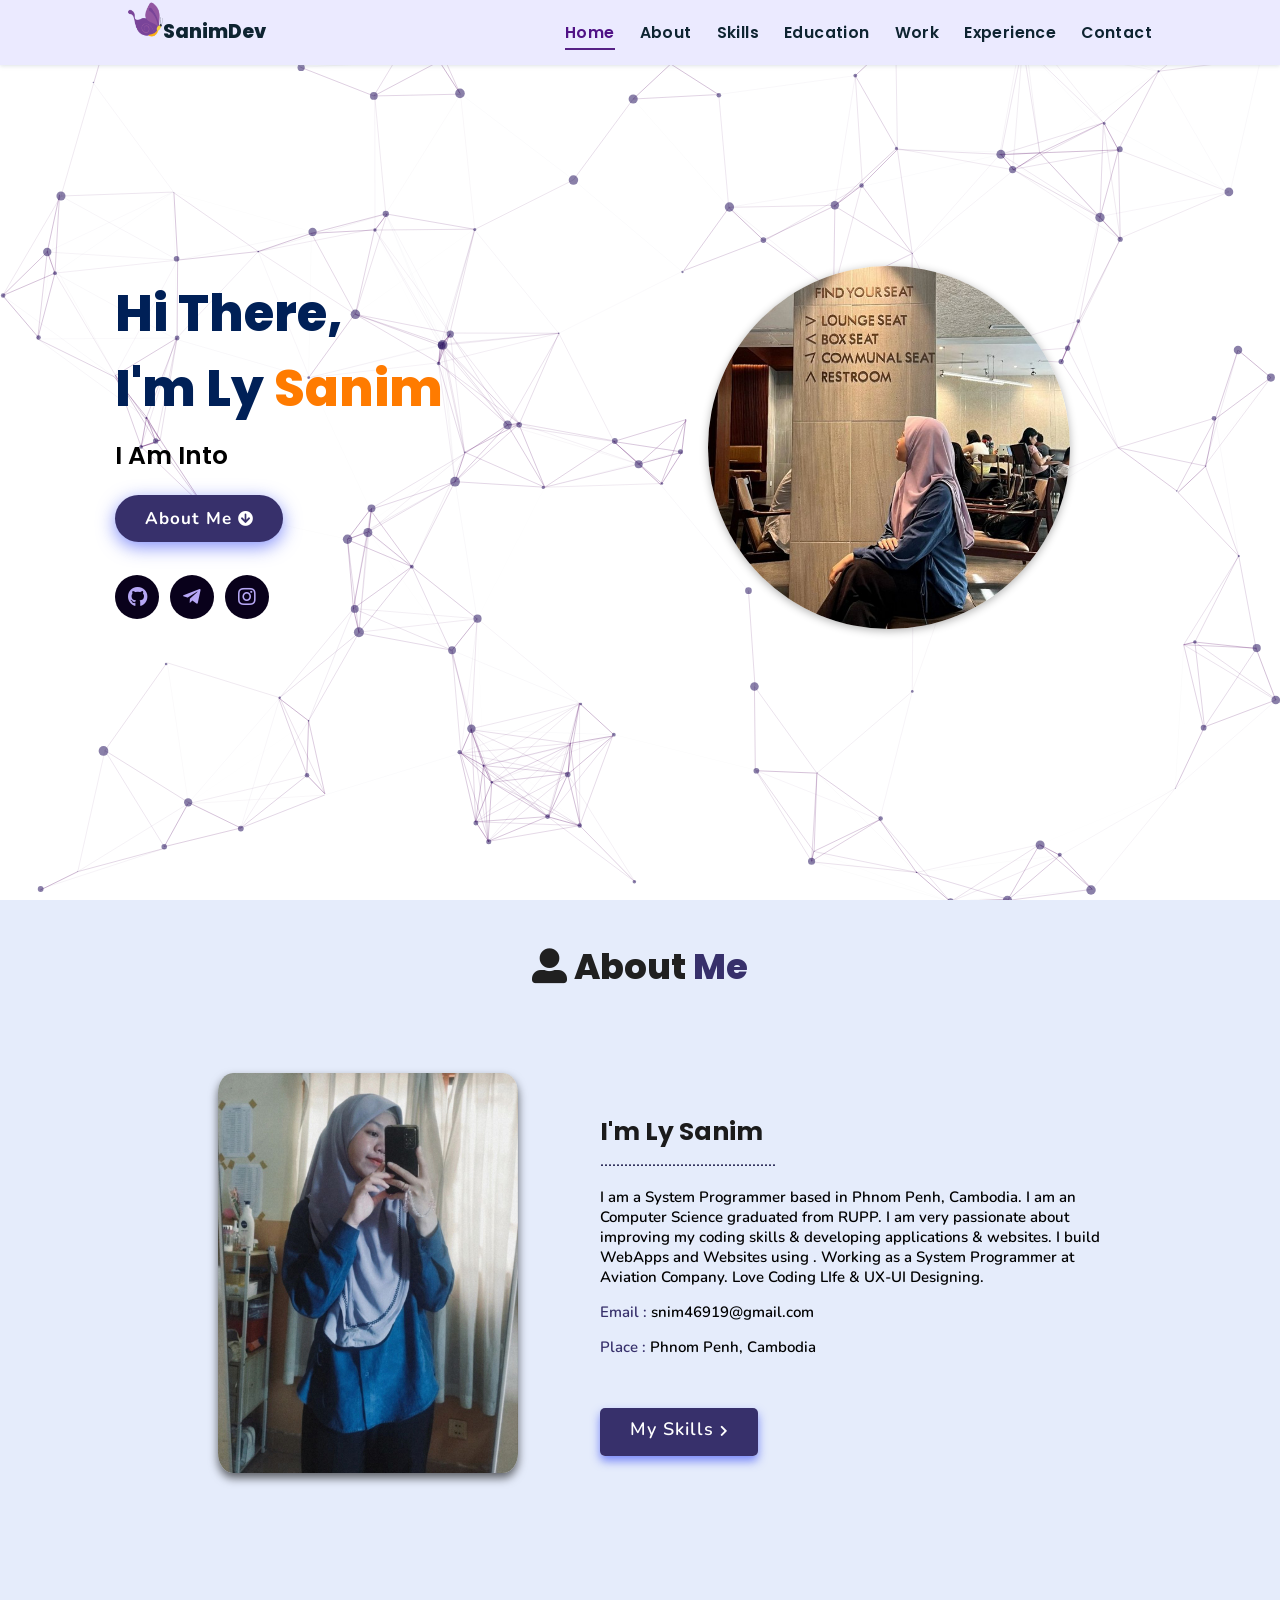
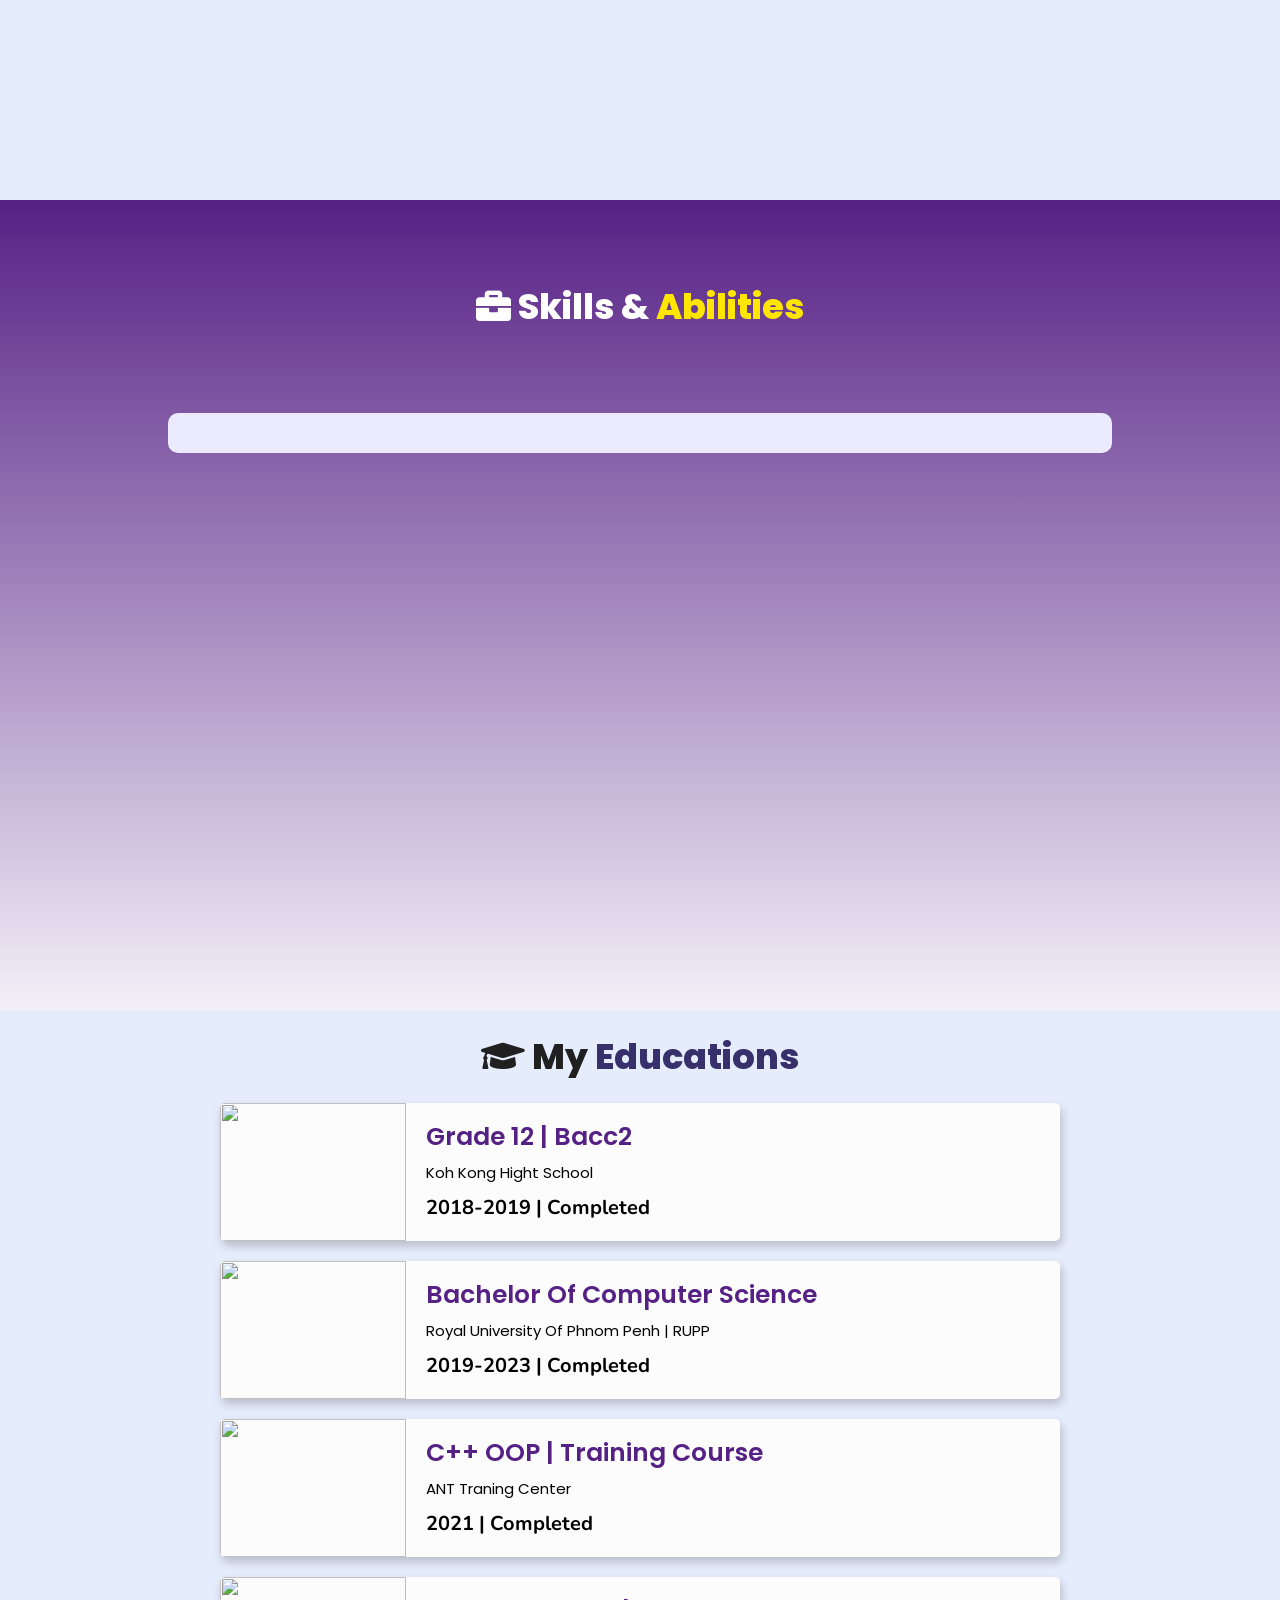
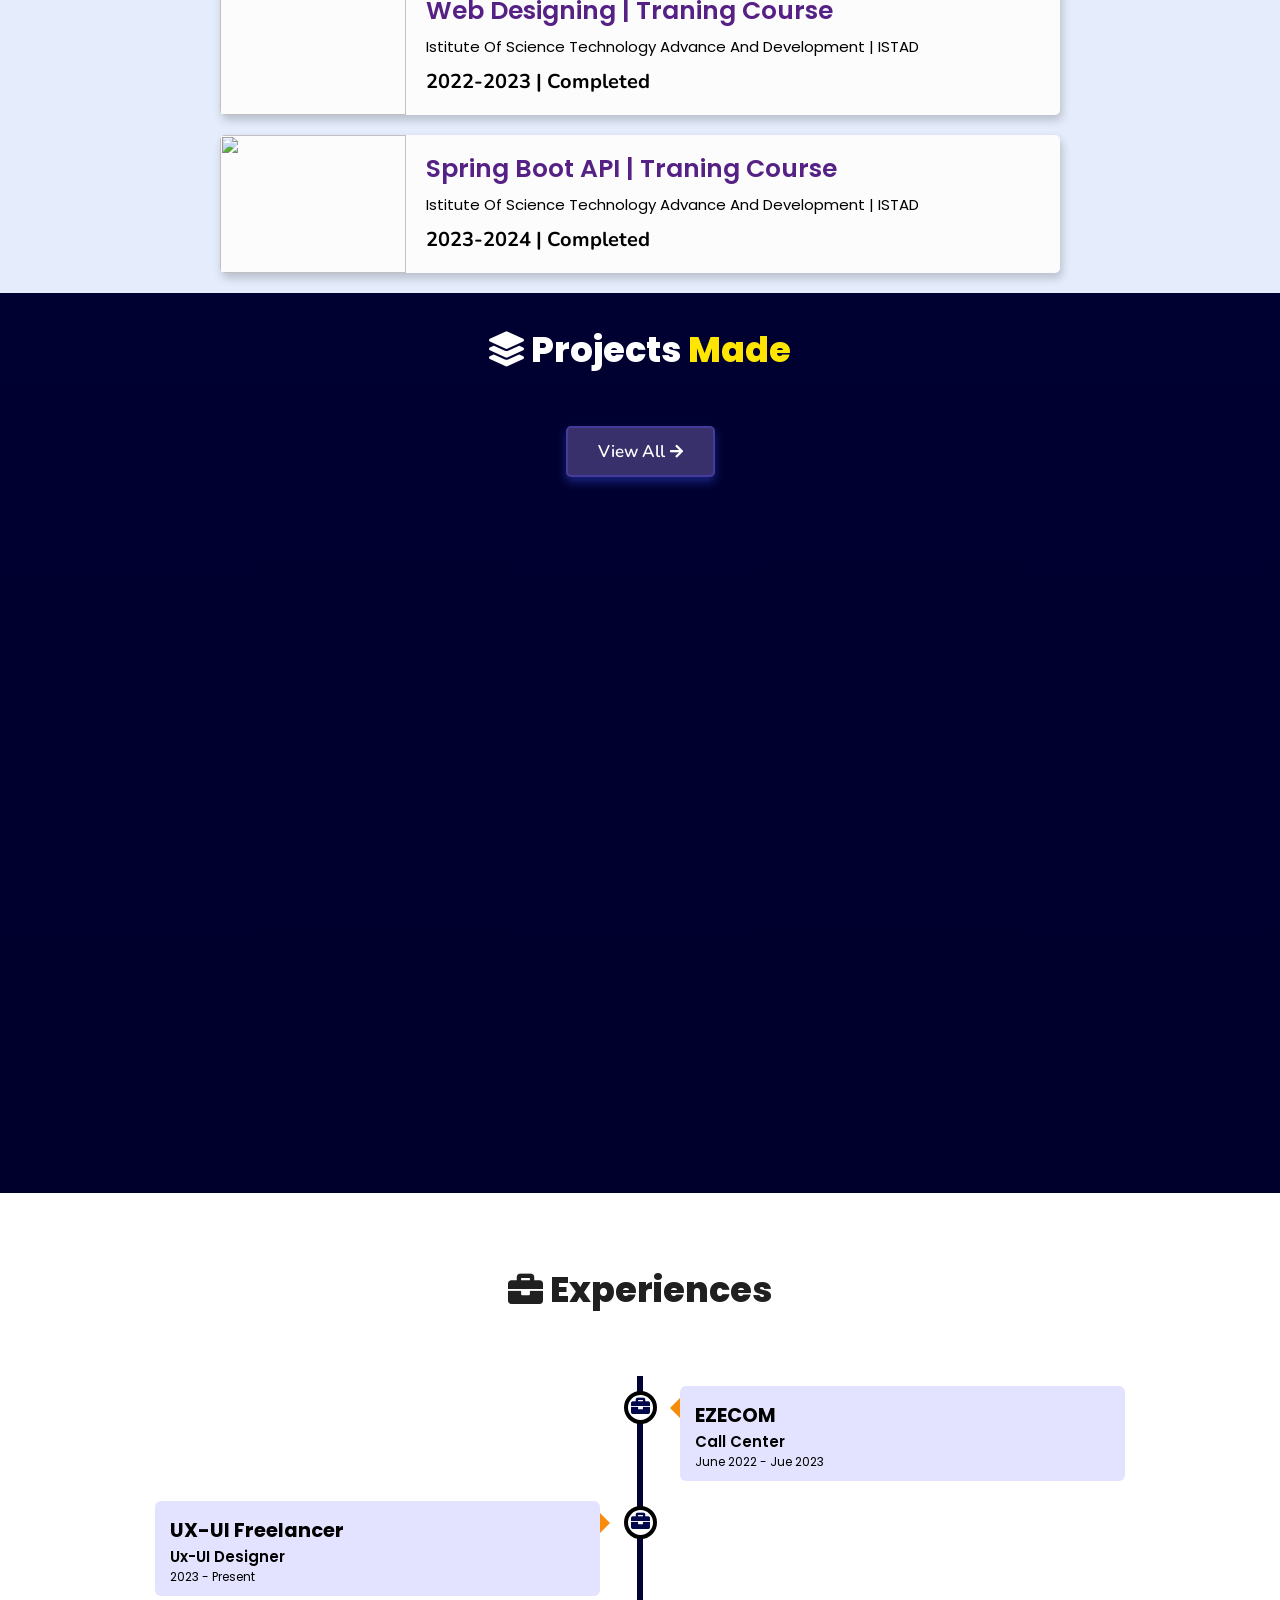
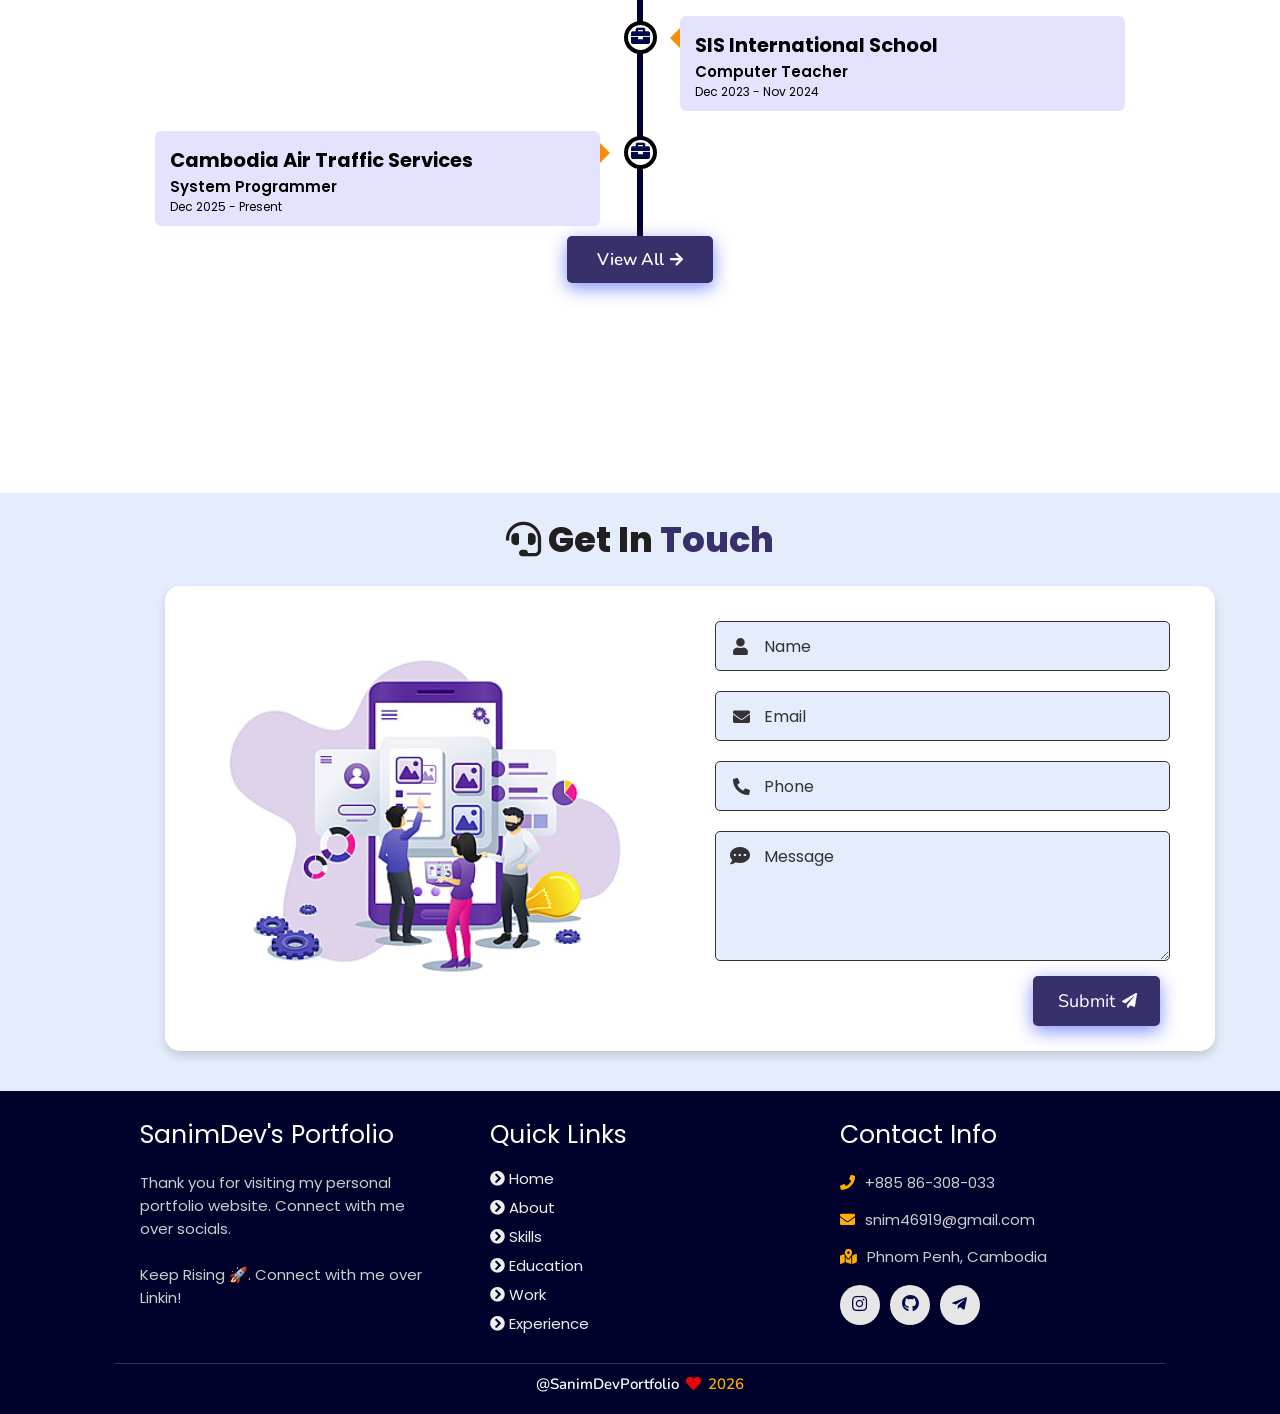
==== index.html @ c3c78056 "add url for cat websit & remove url of computer shop to empty" ====
<!DOCTYPE html>
<html lang="en">

<head>
  <meta charset="UTF-8">
  <meta http-equiv="X-UA-Compatible" content="IE=edge">
  <meta name="viewport" content="width=device-width, initial-scale=1.0">

  <!-- <meta name="keywords"
    content="jigar sable, portfolio, jigar, full stack dev, personal portfolio lifecodes, portfolio design, portfolio website, personal portfolio" />
  <meta name="description" content="Welcome to Jigar's Portfolio. Full-Stack Web Developer and Android App Developer" /> -->

  <!-- sending mai js -->
  <script src="https://cdn.jsdelivr.net/npm/emailjs-com@3/dist/email.min.js"></script>

  <!-- Custom CSS -->
  <link rel="stylesheet" href="./assets/css/style.css">
  <!-- Font Awesome -->
  <link rel="stylesheet" href="https://cdnjs.cloudflare.com/ajax/libs/font-awesome/5.15.3/css/all.min.css"
    integrity="sha512-iBBXm8fW90+nuLcSKlbmrPcLa0OT92xO1BIsZ+ywDWZCvqsWgccV3gFoRBv0z+8dLJgyAHIhR35VZc2oM/gI1w=="
    crossorigin="anonymous" referrerpolicy="no-referrer" />
  <!-- Favicon -->
  <link id='favicon' rel="shortcut icon" href="./assets/images/favicon.png" type="image/x-png">
  <title>SanimDev</title>
</head>

<body oncontextmenu="return false">

  <!-- pre loader -->
  <!-- <div class="loader-container">
  <img draggable="false" src="./assets/images/preloader.gif" alt="">
</div> -->

  <!-- navbar starts -->
  <header>
    <a href="/" class="logo" style="padding-bottom: 18px;"><img draggable="false" class="tilt" src="./assets/images/favicon.png" alt="" width="35px"
        height="37px">SanimDev </a>

    <div id="menu" class="fas fa-bars"></div>
    <nav class="navbar">
      <ul>
        <li><a class="active" href="#home">Home</a></li>
        <li><a href="#about">About</a></li>
        <li><a href="#skills">Skills</a></li>
        <li><a href="#education">Education</a></li>
        <li><a href="#work">Work</a></li>
        <li><a href="#experience">Experience</a></li>
        <li><a href="#contact">Contact</a></li>
      </ul>
    </nav>
  </header>
  <!-- navbar ends -->


  <!-- hero section starts -->
  <section class="home" id="home">
    <div id="particles-js"></div>

    <div class="content">
      <div>
        <h2>Hi There, <br /> I'm Ly <span>Sanim</span></h2>
      </div>
      <p>i am into <span class="typing-text"></span></p>
      <a href="#about" class="btn"><span>About Me</span>
        <i class="fas fa-arrow-circle-down"></i>
      </a>
      <div class="socials">
        <ul class="social-icons">
          <!-- <li><a class="linkedin" aria-label="LinkedIn" href="https://www.linkedin.com/in/jigar-sable/"
              target="_blank"><i class="fab fa-linkedin"></i></a></li> -->
          <li><a class="github" aria-label="GitHub" href="https://github.com/SanimDev" target="_blank"><i
                class="fab fa-github"></i></a></li>
          <!-- <li><a class="twitter" aria-label="Twitter" href="https://twitter.com/jigar_sable" target="_blank"><i
                class="fab fa-twitter"></i></a></li> -->
          <li><a class="telegram" aria-label="Telegram" href="https://t.me/Tesnim_Ly" target="_blank"><i
                class="fab fa-telegram-plane"></i></a></li>
          <li><a class="instagram" aria-label="Instagram" href="https://www.instagram.com/ly_sanim"><i
                class="fab fa-instagram" target="_blank"></i></a></li>
          <!-- <li><a class="dev" aria-label="Dev" href="https://dev.to/jigarsable" target="_blank"><i
                class="fab fa-dev"></i></a></li> -->
        </ul>
      </div>
    </div>
    <div class="image">
      <img draggable="false" class="tilt" src="./assets/images/hero.png" alt="">
    </div>
  </section>
  <!-- hero section ends -->


  <!-- about section starts -->
  <section class="about" id="about">
    <h2 class="heading"><i class="fas fa-user-alt"></i> About <span>Me</span></h2>

    <div class="row">

      <div class="image">
        <img draggable="false" class="tilt" src="./assets/images/profile2.jpg" alt="">
      </div>
      <div class="content">
        <h3>I'm Ly Sanim</h3>
        <span class="tag">............................................</span>

        <p>I am a System Programmer based in Phnom Penh, Cambodia.
          I am an Computer Science graduated from RUPP.
          I am very passionate about improving my coding skills & developing applications & websites.
          I build WebApps and Websites using .
          Working as a System Programmer at Aviation Company.
          Love Coding LIfe & UX-UI Designing. </p>

        <div class="box-container">
          <!-- <div class="box">
              <p><span> age: </span> 20</p>
              <p><span> phone : </span> +91 XXX-XXX-XXXX</p>
            </div> -->
          <div class="box">
            <p><span> email : </span> snim46919@gmail.com</p>
            <p><span> place : </span> Phnom Penh, Cambodia</p>
          </div>
        </div>

        <div class="resumebtn">
          <a href="#skills" target="_blank" class="btn"><span>My Skills</span>
            <i class="fas fa-chevron-right"></i>
          </a>
        </div>

      </div>
    </div>
  </section>
  <!-- about section ends -->

  <!-- skills section starts -->
  <section class="skills" id="skills">

    <h2 class="heading" style="margin-top: 60px;"><i class="fas fa-briefcase"></i> Skills & <span>Abilities</span></h2>

    <div class="container" style="margin-top: 80px;">
      <div class="row" id="skillsContainer">

        <!-- <div class="bar">
              <div class="info">
                <img src="https://img.icons8.com/color/48/000000/adobe-xd.png"/>
                <span>AdobeXD</span>
              </div>
            </div> -->

      </div>
    </div>
  </section>
  <!-- skills section ends -->


  <!-- education section starts -->
  <section class="education" id="education">

    <h1 class="heading"><i class="fas fa-graduation-cap"></i> My <span>Educations</span></h1>

    <!-- <p class="qoute">Education is not the learning of facts, but the training of the mind to think.</p> -->

    <div class="box-container">
      <div class="box">
        <div class="image">
          <img draggable="false"
            src="https://img.freepik.com/premium-photo/glowing-virtual-brain-floats-open-book-with-leaning-icons-dark-background-which-is-symbol-study-knowledge-will-help-solve-problem-solution-concept_50039-3108.jpg?semt=ais_hybrid&w=740&q=80"
            alt="">
        </div>
        <div class="content">
          <h3>Grade 12 | Bacc2</h3>
          <p>Koh Kong Hight School</p>
          <h4>2018-2019 | Completed</h4>
        </div>
      </div>
      <div class="box">
        <div class="image">
          <img draggable="false" src="https://i.ytimg.com/vi/CxGSnA-RTsA/maxresdefault.jpg" alt="">
        </div>
        <div class="content">
          <h3>Bachelor of Computer Science</h3>
          <p>Royal University of Phnom Penh | RUPP</p>
          <h4>2019-2023 | Completed</h4>
        </div>
      </div>
      <div class="box">
        <div class="image">
          <img draggable="false"
            src="https://d1jnx9ba8s6j9r.cloudfront.net/blog/wp-content/uploads/2019/08/Object-Oriented-Programming-in-C-1.jpg"
            alt="">
        </div>
        <div class="content">
          <h3>C++ OOP | Training Course</h3>
          <p>ANT Traning Center </p>
          <h4>2021 | Completed</h4>
        </div>
      </div>

      <div class="box">
        <div class="image">
          <img draggable="false"
            src="https://media.istockphoto.com/id/1371339413/photo/co-working-team-meeting-concept-businessman-using-smart-phone-and-digital-tablet-and-laptop.jpg?s=612x612&w=0&k=20&c=ysEsVw3q2axYt3oVZAuQjtHRlN3lY-U_e0ikK5yKIXQ="
            alt="">
        </div>
        <div class="content">
          <h3>Web Designing | Traning Course</h3>
          <p>Istitute of Science Technology Advance and Development | ISTAD</p>
          <h4>2022-2023 | Completed</h4>
        </div>
      </div>

      <div class="box">
        <div class="image">
          <img draggable="false"
            src="https://i.ytimg.com/vi/xYv3tBvJavM/hq720.jpg?sqp=-oaymwEhCK4FEIIDSFryq4qpAxMIARUAAAAAGAElAADIQj0AgKJD&rs=AOn4CLBBP9A-rqj5qE6vTEqL4BZ_yvyfwQ"
            alt="">
        </div>
        <div class="content">
          <h3>Spring Boot API | Traning Course</h3>
          <p>Istitute of Science Technology Advance and Development | ISTAD</p>
          <h4>2023-2024 | Completed</h4>
        </div>
      </div>


    </div>
  </section>
  <!-- education section ends -->


  <!-- work project section starts -->
  <section class="work" id="work">

    <h2 class="heading"><i class="fas fa-layer-group"></i> Projects <span>Made</span></h2>

    <div class="box-container">

      <!-- <div class="box tilt">
      <img draggable="false" src="./assets/images/projects/portfolio1.PNG" alt="" />
      <div class="content">
        <div class="tag">
        <h3>Portfolio Website</h3>
        </div>
        <div class="desc">
          <p>Personal portfolio website. Don't need much info about it, just scroll down. You're here only!</p>
          <div class="btns">
            <a href="#" class="btn" target="_blank"><i class="fas fa-eye"></i> View</a>
            <a href="https://github.com/jigar-sable/Portfolio-Website" class="btn" target="_blank">Code <i class="fas fa-code"></i></a>
          </div>
        </div>
      </div>
    </div> -->

    </div>

    <div class="viewall">
      <a href="/projects" class="btn"><span>View All</span>
        <i class="fas fa-arrow-right"></i>
      </a>
    </div>


  </section>
  <!-- work project section ends -->

  <!-- experience section starts -->
  <section class="experience" id="experience" style="padding-top: 70px;">

    <h2 class="heading"><i class="fas fa-briefcase" style="padding-bottom: 70px;"></i> Experiences </h2>

    <div class="timeline">

      <div class="container right">
        <div class="content">
          <div class="tag">
            <h2>EZECOM</h2>
          </div>
          <div class="desc">
            <h3>Call Center</h3>
            <p>June 2022 - Jue 2023</p>
          </div>
        </div>
      </div>

      <div class="container left">
        <div class="content">
          <div class="tag">
            <h2>UX-UI Freelancer</h2>
          </div>
          <div class="desc">
            <h3>Ux-UI Designer</h3>
            <p>2023 - Present</p>
          </div>
        </div>
      </div>

      <div class="container right">
        <div class="content">
          <div class="tag">
            <h2>SIS International School</h2>
          </div>
          <div class="desc">
            <h3>Computer Teacher</h3>
            <p>Dec 2023 - Nov 2024</p>
          </div>
        </div>
      </div>

      <div class="container left">
        <div class="content">
          <div class="tag">
            <h2>Cambodia Air Traffic Services</h2>
          </div>
          <div class="desc">
            <h3>System Programmer</h3>
            <p>Dec 2025 - Present</p>
          </div>
        </div>
      </div>
    </div>

    <div class="morebtn">
      <a href="/experience" class="btn"><span>View All</span>
        <i class="fas fa-arrow-right"></i>
      </a>
    </div>

    </div>

  </section>
  <!-- experience section ends -->

  <!-- contact section starts -->
  <section class="contact" id="contact">

    <h2 class="heading"><i class="fas fa-headset"></i> Get in <span>Touch</span></h2>

    <div class="container">
      <div class="content">
        <div class="image-box">
          <img draggable="false" src="./assets/images/contact1.png" alt="">
        </div>
        <form id="contact-form">

          <div class="form-group">
            <div class="field">
              <input type="text" name="name" placeholder="Name" required>
              <i class='fas fa-user'></i>
            </div>
            <div class="field">
              <input type="text" name="email" placeholder="Email" required>
              <i class='fas fa-envelope'></i>
            </div>
            <div class="field">
              <input type="text" name="phone" placeholder="Phone">
              <i class='fas fa-phone-alt'></i>
            </div>
            <div class="message">
              <textarea placeholder="Message" name="message" required></textarea>
              <i class="fas fa-comment-dots"></i>
            </div>
          </div>
          <div class="button-area">
            <button type="purple submit">
              Submit <i class="fa fa-paper-plane"></i></button>
          </div>
        </form>
      </div>
    </div>
  </section>
  <!-- contact section ends -->


  <!-- footer section starts -->
  <section class="footer">

    <div class="box-container">

      <div class="box">
        <h3>SanimDev's Portfolio</h3>
        <p>Thank you for visiting my personal portfolio website. Connect with me over socials. <br /> <br /> Keep Rising
          🚀. Connect with me over Linkin!</p>
      </div>

      <div class="box">
        <h3>quick links</h3>
        <a href="#home"><i class="fas fa-chevron-circle-right"></i> home</a>
        <a href="#about"><i class="fas fa-chevron-circle-right"></i> about</a>
        <a href="#skills"><i class="fas fa-chevron-circle-right"></i> skills</a>
        <a href="#education"><i class="fas fa-chevron-circle-right"></i> education</a>
        <a href="#work"><i class="fas fa-chevron-circle-right"></i> work</a>
        <a href="#experience"><i class="fas fa-chevron-circle-right"></i> experience</a>
      </div>

      <div class="box">
        <h3>contact info</h3>
        <p> <i class="fas fa-phone"></i>+885 86-308-033</p>
        <p> <i class="fas fa-envelope"></i>snim46919@gmail.com</p>
        <p> <i class="fas fa-map-marked-alt"></i>Phnom Penh, Cambodia</p>
        <div class="share">
          <a href="https://www.instagram.com/ly_sanim" class="fab fa-instagram" aria-label="Instagram"
            target="_blank"></a>
          <a href="https://github.com/SanimDev" class="fab fa-github" aria-label="GitHub" target="_blank"></a>
          <!-- <a href="mailto:snim46919@gmail.com" class="fas fa-envelope" aria-label="Mail" target="_blank"></a> -->
          <a href="https://t.me/Tesnim_Ly" class="fab fa-telegram-plane" aria-label="Telegram" target="_blank"></a>
        </div>
      </div>
    </div>

    <h1 class="credit">@SanimDevPortfolio <i class="fa fa-heart pulse"></i> <a
        href="https://www.linkedin.com/in/jigar-sable">2026</a></h1>

  </section>
  <!-- footer section ends -->


  <!-- scroll top btn -->
  <a href="#home" aria-label="ScrollTop" class="fas fa-angle-up" id="scroll-top"></a>
  <!-- scroll back to top -->


  <!-- ==== ALL MAJOR JAVASCRIPT CDNS STARTS ==== -->
  <!-- jquery cdn -->
  <script src="https://cdnjs.cloudflare.com/ajax/libs/jquery/3.6.0/jquery.min.js"
    integrity="sha512-894YE6QWD5I59HgZOGReFYm4dnWc1Qt5NtvYSaNcOP+u1T9qYdvdihz0PPSiiqn/+/3e7Jo4EaG7TubfWGUrMQ=="
    crossorigin="anonymous" referrerpolicy="no-referrer"></script>

  <!-- typed.js cdn -->
  <script src="https://cdnjs.cloudflare.com/ajax/libs/typed.js/2.0.5/typed.min.js"
    integrity="sha512-1KbKusm/hAtkX5FScVR5G36wodIMnVd/aP04af06iyQTkD17szAMGNmxfNH+tEuFp3Og/P5G32L1qEC47CZbUQ=="
    crossorigin="anonymous" referrerpolicy="no-referrer"></script>

  <!-- particle.js links -->
  <script src="./assets/js/particles.min.js"></script>
  <script src="./assets/js/app.js"></script>

  <!-- vanilla tilt.js links -->
  <script src="https://cdnjs.cloudflare.com/ajax/libs/vanilla-tilt/1.7.0/vanilla-tilt.min.js"
    integrity="sha512-SttpKhJqONuBVxbRcuH0wezjuX+BoFoli0yPsnrAADcHsQMW8rkR84ItFHGIkPvhnlRnE2FaifDOUw+EltbuHg=="
    crossorigin="anonymous" referrerpolicy="no-referrer"></script>

  <!-- scroll reveal anim -->
  <script src="https://unpkg.com/scrollreveal"></script>

  <script type="text/javascript" src="https://cdn.jsdelivr.net/npm/emailjs-com@3/dist/email.min.js"></script>

  <!-- ==== ALL MAJOR JAVASCRIPT CDNS ENDS ==== -->

  <script src="./assets/js/script.js"></script>

  <!-- mail sending -->
  <script>
    (function () {
      emailjs.init("zLnRE2U7zJlOwHOfA"); // from EmailJS
    })();

    document.getElementById("contact-form").addEventListener("submit", function (e) {
      e.preventDefault();

      emailjs.sendForm("service_x84umjm", "template_5z0lq8d", this)
        .then(function () {
          alert("Message sent successfully!");
        }, function (error) {
          alert("Failed to send message: " + JSON.stringify(error));
        });
    });
  </script>

</body>

</html>
---- assets/css/style.css ----
@import url("https://fonts.googleapis.com/css2?family=Poppins:wght@400;600;700&display=swap");
@import url("https://fonts.googleapis.com/css2?family=Nunito:ital,wght@0,300;0,400;0,600;0,700;1,300;1,400&display=swap");

* {
  margin: 0;
  padding: 0;
  box-sizing: border-box;
  text-decoration: none;
  outline: none;
  border: none;
  text-transform: capitalize;
  transition: all 0.2s linear;
}

html {
  font-size: 62.5%;
  overflow-x: hidden;
  scroll-behavior: smooth;
}

body {
  background: #ffffff;
  font-family: "Poppins", sans-serif;
}

*::selection {
  background: #2b3dda;
  color: #fff;
}

html {
  font-size: 62.5%;
  overflow-x: hidden;
}

html::-webkit-scrollbar {
  width: 0.8rem;
}

html::-webkit-scrollbar-track {
  background: rgb(235, 202, 245);
}

html::-webkit-scrollbar-thumb {
  background: #420177;
}

/* pre loader start */
.loader-container {
  position: fixed;
  top: 0;
  left: 0;
  z-index: 10000;
  background: #e6eff1;
  display: flex;
  align-items: center;
  justify-content: center;
  height: 100%;
  width: 100%;
}

.loader-container.fade-out {
  top: -120%;
}

/* pre loader end */

/* navbar starts */
header {
  position: fixed;
  top: 0;
  left: 0;
  right: 0;
  z-index: 1000;
  display: flex;
  align-items: center;
  justify-content: space-between;
  padding: 1.7rem 10%;
  height: 6.5rem;
  background-color: #EBEAFF;
  box-shadow: 0 1px 4px rgba(146, 161, 176, 0.3);
}

section {
  min-height: 100vh;
  padding: 2rem 9%;
}

.heading {
  font-size: 3.5rem;
  color: rgb(32, 32, 32);
  font-weight: 800;
  text-align: center;
}

.heading span {
  color: #37306B;
}

header .logo {
  font-size: 1.9rem;
  font-weight: 800;
  text-decoration: none;
  color: #0e2431;
}

header .logo i {
  font-size: 2.2rem;
}

header .logo:hover {
  color: #fc8c05;
}

header .navbar ul {
  list-style: none;
  display: flex;
  justify-content: center;
  align-items: center;
}

header .navbar li {
  margin-left: 2.5rem;
}

header .navbar ul li a {
  font-size: 1.57rem;
  color: #0e2431;
  font-weight: 600;
  text-decoration: none;
  letter-spacing: 0.04rem;
  transition: 0.2s;
}

header .navbar ul li a.active,
header .navbar ul li a:hover {
  color: #501286;
  border-bottom: 0.2rem solid #562185;
  padding: 0.5rem 0;
}

/* navbar ends */

/* hamburger icon starts*/
#menu {
  font-size: 3rem;
  cursor: pointer;
  color: rgb(24, 2, 63);
  display: none;
}

@media (max-width: 768px) {
  #menu {
    display: block;
  }

  header .navbar {
    position: fixed;
    top: 6.5rem;
    right: -120%;
    width: 75%;
    height: 100%;
    text-align: left;
    align-items: flex-start;
    background-color: #0e0f31;
  }

  header .navbar ul {
    flex-flow: column;
    padding: 1rem;
  }

  header .navbar ul li {
    text-align: center;
    width: 100%;
    margin: 1rem 0;
    border-radius: 0.5rem;
    width: 26rem;
  }

  header .navbar ul li a {
    display: block;
    padding: 1rem;
    text-align: left;
    color: #fff;
    font-size: 2rem;
  }

  header .navbar ul li a.active,
  header .navbar ul li a:hover {
    padding: 1rem;
    color: #fff;
    border-radius: 0.5rem;
    border-bottom: 0.5rem solid #501286;
  }

  .fa-times {
    transform: rotate(180deg);
  }

  header .navbar.nav-toggle {
    right: 0;
  }
}

/* hamburger icon ends */

/* hero section starts*/
.home {
  position: relative;
  display: flex;
  flex-wrap: wrap;
  gap: 1.5rem;
  min-height: 100vh;
  align-items: center;
}

.home #particles-js {
  position: absolute;
  top: 0;
  left: 0;
  height: 100%;
  width: 100%;
}

.home::before {
  content: "";
  position: absolute;
  top: 0;
  left: 0;
  height: 100%;
  width: 100%;
}

.home .content {
  flex: 1 1 40rem;
  padding-top: 1rem;
  z-index: 1;
}

.home .image {
  flex: 1 1 40rem;
  z-index: 1;
}

.home .image img {
  width: 70%;
  margin-left: 6rem;
  border-radius: 50%;
  box-shadow: 0 2px 8px rgba(0, 0, 0, 0.3);
  cursor: pointer;
}

.home .image img:hover {
  box-shadow: 0 5px 15px rgba(0, 0, 0, 0.5);
}

.home .content h2 {
  font-size: 5rem;
  font-weight: 800;
  color: #002057;
}

.home .content h2 span {
  font-size: 5rem;
  font-weight: 800;
  color: #ff7b00;
}

.home .content p {
  font-size: 2.5rem;
  color: #000;
  font-weight: 600;
  padding: 1rem 0;
}

.home .content p span {
  font-size: 2.5rem;
  color: rgb(148, 8, 8);
  font-weight: 600;
  padding: 1rem 0;
}

.home .btn {
  margin-top: 1rem;
  position: absolute;
  line-height: 0;
  padding: 1.6rem 3rem;
  border-radius: 4em;
  transition: 0.5s;
  color: #fff;
  background: #37306B;
  box-shadow: 0px 5px 18px rgba(48, 68, 247, 0.6);
  /* background: #6250b4; */
  font-family: "Nunito", sans-serif;
}

.home .btn span {
  font-weight: 700;
  font-size: 1.7rem;
  letter-spacing: 0.1rem;
}

.home .btn i {
  margin-left: 0.3rem;
  font-size: 1.5rem;
  transition: 0.3s;
}

.home .btn:hover {
  background: #6250b4;
}

.home .btn:hover i {
  transform: translateX(5px);
}

/* social icons start */
.socials {
  position: relative;
  margin-top: 9rem;
}

.socials .social-icons {
  padding-left: 0;
  margin-bottom: 0;
  list-style: none;
}

.socials .social-icons li {
  display: inline-block;
  margin-bottom: 14px;
}

.social-icons a {
  font-size: 2rem;
  display: inline-block;
  line-height: 44px;
  color: #b6a7f5;
  background-color: #09011b;
  width: 44px;
  height: 44px;
  text-align: center;
  margin-right: 8px;
  border-radius: 100%;
  -webkit-transition: all 0.2s linear;
  -o-transition: all 0.2s linear;
  transition: all 0.2s linear;
}

.social-icons a:active,
.social-icons a:focus,
.social-icons a:hover {
  color: #fff;
  /* background-color: #0685da; */
  background-color: #0e0e0e;
}

.social-icons a.github:hover {
  background-color: #0e0e0e;
}

.social-icons a.twitter:hover {
  /* background-color: #00aced; */
  background-color: #0e0e0e;
}

.social-icons a.linkedin:hover {
  /* background-color: #007bb6; */
  background-color: #0e0e0e;
}

.social-icons a.dev:hover {
  background-color: #070707;
}

.social-icons a.instagram:hover {
  /* background-color: #ee00da; */
  background-color: #0e0e0e;
}

/* social icons end */

/* hero media queries starts*/
@media (max-width: 450px) {
  .home .btn {
    margin: 4rem 0;
  }

  .socials {
    margin-top: 12rem;
  }

  .home .image img {
    margin-top: -12rem;
  }

  .home .content p {
    font-size: 2.2rem;
  }

  .home .content p span {
    font-size: 2.2rem;
  }
}

/* hero media queries ends*/
/* hero section end */

/* about section starts */
.about {
  background: #e5ecfb;
  height: 50px;
  padding-top: 40px;
}

.about .row {
  display: flex;
  flex-direction: row;
  gap: 2rem;
  flex-wrap: wrap;
  padding: 4rem;
}

.about .row .image {
  text-align: center;
  flex: 1 1 35rem;
}

.about .row .image img {
  margin: 4rem;
  width: 30rem;
  height: auto;
  border-radius: 5%;
  box-shadow: 0 5px 10px rgba(0, 0, 0, 0.6);
  /* mix-blend-mode: luminosity; */
  transition: 0.3s;
  cursor: pointer;
}

.about .row .image img:hover {
  mix-blend-mode: normal;
}

.about .row .content {
  flex: 1 1 45rem;
  padding-top: 8rem;
}

.about .row .content h3 {
  color: rgb(27, 27, 27);
  font-size: 2.5rem;
}

.about .row .content .tag {
  font-size: 1.4rem;
  color: #020133;
  font-weight: 600;
  margin-top: 1rem;
}

.about .row .content p {
  font-size: 1.5rem;
  margin-top: 1.5rem;
  font-family: "Nunito";
  font-weight: 600;
  text-transform: none;
}

.about .row .content .box-container {
  display: flex;
  flex-wrap: wrap;
  gap: 1.5rem;
  font-family: "Nunito";
  font-weight: 600;
}

.about .row .content .box-container .box p {
  text-transform: none;
}

.about .row .content .box-container .box p span {
  color: #37306B;
}

.resumebtn {
  margin-top: 6rem;
}

.resumebtn .btn {
  padding: 1.7rem 3rem;
  border-radius: 0.5em;
  transition: 0.3s;
  color: #fff;
  background: #37306B;
  box-shadow: 0px 5px 10px rgba(48, 68, 247, 0.6);
  font-family: "Nunito", sans-serif;
}

.resumebtn .btn span {
  font-weight: 600;
  font-size: 1.8rem;
  letter-spacing: 0.1rem;
}

.resumebtn .btn i {
  margin-left: 0.3rem;
  font-size: 1.2rem;
  transition: 0.3s;
}

.resumebtn .btn:hover {
  background: #6250b4;
}

.resumebtn .btn:hover i {
  transform: translateX(5px);
}

/* about media queries starts*/
@media screen and (max-width: 600px) {
  .about .row .image {
    margin-top: 2rem;
  }

  .about .row .image img {
    margin: 0 auto;
    width: 60%;
    mix-blend-mode: normal;
  }

  .about .row {
    padding: 0.5rem;
    margin-bottom: 7rem;
  }

  .about .row .content {
    padding: 1rem;
  }

  .about .row .content .box-container {
    gap: 0;
  }
}

/* about media queries ends*/
/* about section ends */

/* skills section starts */
.skills {
  min-height: 90vh;
  background: linear-gradient(to bottom, #562185, #f3f0f8);
}

.skills h2 {
  color: #fff;
}

.skills .heading span {
  color: rgb(255, 230, 0);
}

.skills .container {
  background: #EBEAFF;
  color: #fff;
  border-radius: 1rem;
  padding: 2rem;
  width: 90%;
  margin: auto;
  margin-top: 2rem;
}

.skills .container .row {
  display: grid;
  grid-template-columns: repeat(6, 1fr);
  flex-wrap: wrap;
  gap: 1.8rem;
}

.skills .container .bar {
  margin-bottom: 15px;
  padding: 10px;
  border-radius: 1rem;
  box-shadow: 0 4px 10px rgba(0, 0, 0, 0.2);
  background: rgba(0, 0, 22, 0.9);
  transition: 0.2s;
}

.skills .container .bar:hover {
  box-shadow: 0 8px 10px rgba(0, 2, 68, 0.8) !important;
  background-color: rgba(0, 0, 0, 0.9) !important;
}

.skills .container .bar .info {
  display: flex;
  flex-direction: column;
  align-items: center;
  gap: 1rem;
  margin-top: 1rem;
}

.skills .container .bar .info i {
  font-size: 4rem;
}

.skills .container .bar .info span {
  font-size: 2rem;
  font-weight: 500;
  font-family: "Poppins";
  margin-left: 0.5rem;
}

/* skills media queries starts*/
@media screen and (max-width: 600px) {
  .skills .container {
    padding: 0;
    margin: 0;
  }

  .skills .container .row {
    grid-template-columns: repeat(2, 1fr);
    margin: 1rem;
    padding: 2rem 0.2rem 2rem 0.2rem;
    gap: 1rem;
  }

  .skills .container {
    margin-top: 5px;
    width: 100%;
  }
}

/* skills media queries ends*/
/* skills section ends */

/* education section starts */
.education {
  background: #e5ecfb;
  min-height: 80vh;
}

.education .qoute {
  font-size: 1.5rem;
  text-align: center;
  font-family: "Nunito", sans-serif;
  font-weight: 600;
  margin-top: 0.5rem;
}

.education .box-container {
  display: flex;
  flex-wrap: wrap;
  justify-content: center;
  align-items: center;
  flex-direction: column;
}

.education .box-container .box {
  display: flex;
  flex-direction: row;
  width: 80%;
  border-radius: 0.5rem;
  box-shadow: 0.2rem 0.5rem 1rem rgba(0, 0, 0, 0.2);
  text-align: center;
  position: relative;
  margin-top: 2rem;
  overflow: hidden;
  transition: 0.3s;
  background: rgb(252, 252, 252);
}

.education .box-container .box:hover {
  transform: scale(1.03);
  box-shadow: 1rem 0.5rem 1.2rem rgba(0, 0, 0, 0.3);
}

.education .box-container .box .image {
  flex: 1 1 20rem;
  width: 100%;
}

.education .box-container .box img {
  object-fit: cover;
  position: relative;
  width: 100%;
  height: 100%;
}

.education .box-container .box .content {
  position: relative;
  display: flex;
  flex-direction: column;
  padding: 1rem;
  flex-wrap: wrap;
  flex: 1 1 70rem;
}

.education .box-container .box .content h3 {
  font-size: 2.5rem;
  color: #562185;
  padding: 0.5rem 0;
  font-weight: 600;
  text-align: left;
  margin-left: 1rem;
}

.education .box-container .box .content p {
  font-size: 1.5rem;
  margin-left: 1rem;
  text-align: left;
}

.education h4 {
  font-size: 2rem;
  color: rgb(0, 0, 0);
  text-align: left;
  margin: 1rem;
  font-family: "Nunito", sans-serif;
  font-weight: 700;
}

/* education media queries starts*/
@media screen and (max-width: 600px) {
  .education .box-container .box {
    flex-direction: column;
    width: 100%;
  }

  .education .box-container .box .image {
    width: 100%;
    height: 25rem;
  }

  .education .box-container .box img {
    width: 100%;
  }

  .education .box-container .box .content {
    position: relative;
    display: flex;
    flex-direction: column;
    padding: 1rem;
    flex-wrap: wrap;
    flex: 0;
  }

  .education .btns {
    margin-top: 2rem;
    margin-left: 1rem;
    margin-right: 1rem;
    flex-wrap: wrap;
  }
}

/* education media queries ends*/
/* education section ends */

/* work section starts */
.work {
  /* background: #010124; */
  background: linear-gradient(to bottom, #000031, #00002c);
}

.work h2 {
  color: #fff;
  padding: 1rem;
}

.work .heading span {
  color: rgb(255, 230, 0);
}

.work .box-container {
  display: flex;
  flex-wrap: wrap;
  gap: 1.5rem;
  margin: 2rem;
}

.work .box-container .box {
  flex: 1 1 30rem;
  border-radius: 0.5rem;
  box-shadow: 0 0.5rem 1rem rgba(0, 0, 0, 0.1);
  position: relative;
  overflow: hidden;
  height: 30rem;
}

.work .box-container .box img {
  height: 100%;
  width: 100%;
  object-fit: cover;
}

.work .box-container .box .content {
  height: 100%;
  width: 100%;
  position: absolute;
  top: 85%;
  left: 0;
  background: rgba(255, 255, 255, 0.9);
  display: flex;
  flex-direction: column;
}

.work .box-container .box .content .tag {
  display: flex;
  flex-direction: row;
  justify-content: space-between;
  align-items: center;
  height: 4.5rem;
  width: 100%;
  padding-left: 1rem;
  background: #ffd900;
}

.work .box-container .box .content .tag h3 {
  font-size: 2rem;
}

.work .box-container .box:hover .content {
  top: 25%;
}

.work .desc {
  margin: 2rem;
  display: flex;
  flex-direction: column;
  justify-content: center;
}

.work .desc p {
  font-size: 1.5rem;
}

.work .desc .btns {
  display: flex;
  justify-content: space-between;
  width: 100%;
  margin-top: 2rem;
}

.work .desc .btns .btn {
  line-height: 0;
  display: inline;
  padding: 1.5rem 2.5rem;
  border-radius: 0.5rem;
  font-size: 1.5rem;
  color: #fff;
  background: rgb(12, 12, 12);
  margin-right: 2rem;
}

.work .desc .btns .btn:hover {
  background: #6250b4;
}

.work .viewall {
  display: flex;
  justify-content: center;
}

.work .viewall .btn {
  position: relative;
  line-height: 0;
  padding: 1.6rem 3rem;
  border-radius: 0.5em;
  transition: 0.5s;
  color: rgb(255, 255, 255);
  font-weight: 700;
  border: 2px solid #463b9b;;
  background-color: #37306B;
  box-shadow: 0px 5px 10px rgba(65, 84, 241, 0.4);
  text-align: center;
}

.work .viewall .btn span {
  font-weight: 600;
  font-size: 1.7rem;
  font-family: "Nunito", sans-serif;
}

.work .viewall .btn i {
  margin-left: 0.3rem;
  font-size: 1.5rem;
  transition: 0.3s;
}

.work .viewall .btn:hover {
  background: #fff;
  color: #000;
}

.work .viewall .btn:hover i {
  transform: translateX(5px);
}

/* work section ends */

/* experience section starts */
.experience .timeline {
  position: relative;
  max-width: 1200px;
  margin: 0 auto;
}

.experience .timeline::after {
  content: "";
  position: absolute;
  width: 6px;
  background: #020133;
  top: 0;
  bottom: 0;
  left: 50%;
  margin-left: -3px;
  z-index: -2;
}

.experience .container {
  padding: 10px 40px;
  position: relative;
  background-color: inherit;
  width: 50%;
}

/*circles on timeline*/
.experience .container::after {
  content: "\f0b1";
  position: absolute;
  width: 25px;
  height: 25px;
  right: -17px;
  background-color: rgb(255, 255, 255);
  border: 4px solid #000000;
  top: 15px;
  border-radius: 50%;
  z-index: 100;
  font-size: 1.89rem;
  text-align: center;
  font-weight: 600;
  color: #02094b;
  font-family: "Font Awesome\ 5 Free";
}

.experience .left {
  left: 0;
}

.experience .right {
  left: 50%;
}

/* arrows pointing right */
.experience .left::before {
  content: " ";
  height: 0;
  position: absolute;
  top: 22px;
  width: 0;
  z-index: 1;
  right: 30px;
  border: medium solid #f68c09;
  border-width: 10px 0 10px 10px;
  border-color: transparent transparent transparent #f68c09;
}

/* arrows pointing left  */
.experience .right::before {
  content: " ";
  height: 0;
  position: absolute;
  top: 22px;
  width: 0;
  z-index: 1;
  left: 30px;
  border: medium solid #f68c09;
  border-width: 10px 10px 10px 0;
  border-color: transparent #f68c09 transparent transparent;
}

.experience .right::after {
  left: -16px;
}

.experience .content {
  background-color: #e4e3ff;;
  position: relative;
  border-radius: 6px;
}

.experience .content .tag {
  font-size: 1.3rem;
  padding-top: 1.5rem;
  padding-left: 1.5rem;
}

.experience .content .desc {
  margin-left: 1.5rem;
  padding-bottom: 1rem;
}

.experience .content .desc h3 {
  font-size: 1.5rem;
  font-weight: 600;
}

.experience .content .desc p {
  font-size: 1.2rem;
}

/* view all button */
.morebtn {
  display: flex;
  justify-content: center;
}

.morebtn .btn {
  position: relative;
  line-height: 0;
  padding: 1.6rem 3rem;
  border-radius: 0.5em;
  transition: 0.5s;
  color: #fff;
  background: #37306B;
  box-shadow: 0px 5px 18px rgba(48, 68, 247, 0.6);
  text-align: center;
}

.morebtn .btn span {
  font-weight: 600;
  font-size: 1.7rem;
  font-family: "Nunito", sans-serif;
}

.morebtn .btn i {
  margin-left: 0.3rem;
  font-size: 1.5rem;
  transition: 0.3s;
}

.morebtn .btn:hover {
  background: #6250b4;
}

.morebtn .btn:hover i {
  transform: translateX(5px);
}

/* Media queries - Responsive timeline on screens less than 600px wide */
@media screen and (max-width: 600px) {
  .experience {
    min-height: 80vh;
  }

  .experience .timeline {
    margin-top: 2rem;
  }

  .experience .timeline::after {
    left: 31px;
  }

  .experience .container {
    width: 100%;
    padding-left: 8rem;
    padding-right: 2rem;
  }

  .experience .container::after {
    font-size: 2.2rem;
  }

  .experience .container::before {
    left: 61px;
    border: medium solid #f68c09;
    border-width: 10px 10px 10px 0;
    border-color: transparent #f68c09 transparent transparent;
  }

  .experience .left::after {
    left: 15px;
  }

  .experience .right::after {
    left: 15px;
  }

  .experience .right {
    left: 0%;
  }

  .morebtn {
    margin-top: 3rem;
  }
}

/* experience media queries ends */
/* experience section ends */

/* contact section starts */
.contact {
  background: #e5ecfb;
  min-height: 60vh;
}

.contact .container {
  max-width: 1050px;
  width: 100%;
  background: #fff;
  border-radius: 1.5rem;
  margin: 2rem 5rem;
  box-shadow: 0 5px 10px rgba(0, 0, 0, 0.15);
}

.contact .container .content {
  display: flex;
  align-items: center;
  justify-content: space-between;
  padding: 2.5rem 2rem;
}

.contact .content .image-box {
  max-width: 60%;
  margin-left: 4rem;
}

.contact .content .image-box img {
  width: 100%;
  height: 40rem;
  position: relative;
}

.contact .content form {
  width: 45%;
  margin-right: 3.5rem;
}

form .form-group {
  display: flex;
  flex-direction: column;
  justify-content: center;
}

.form-group .field {
  height: 50px;
  display: flex;
  position: relative;
  margin: 1rem;
  width: 100%;
}

form i {
  position: absolute;
  top: 50%;
  left: 18px;
  color: rgb(51, 51, 51);
  font-size: 17px;
  pointer-events: none;
  transform: translateY(-50%);
}

form .field input,
form .message textarea {
  width: 100%;
  height: 100%;
  outline: none;
  padding: 0 16px 0 48px;
  font-size: 16px;
  font-family: "Poppins", sans-serif;
  border-radius: 5px;
  border: 1px solid rgb(51, 51, 51);
  background: #e5ecfb;
}

.field input::placeholder,
.message textarea::placeholder {
  color: rgb(51, 51, 51);
}

.field input:focus,
.message textarea:focus {
  padding-left: 47px;
  border: 2px solid rgb(115, 3, 167);
}

.field input:focus~i,
.message textarea:focus~i {
  color: rgb(115, 3, 167);
}

form .message {
  position: relative;
  margin: 1rem;
  width: 100%;
}

form .message i {
  top: 25px;
  font-size: 20px;
  left: 15px;
}

form .message textarea {
  min-height: 130px;
  max-height: 230px;
  max-width: 100%;
  min-width: 100%;
  padding: 12px 20px 0 48px;
}

form .message textarea::-webkit-scrollbar {
  width: 0px;
}

form .button-area {
  display: flex;
  float: right;
  flex-direction: row-reverse;
}

.button-area button {
  color: #fff;
  border: none;
  outline: none;
  font-size: 1.8rem;
  cursor: pointer;
  border-radius: 5px;
  padding: 13px 25px;
  background: #37306B;
  box-shadow: 0px 5px 18px rgba(48, 68, 247, 0.6);
  /* background: #6250b4; */
  transition: 0.3s ease;
  font-family: "Nunito", sans-serif;
}

.button-area button:hover {
  background: #6250b4;;
}

.button-area span {
  font-size: 17px;
  padding: 1rem;
  display: none;
}

.button-area button i {
  position: relative;
  top: 6px;
  left: 2px;
  font-size: 1.5rem;
  transition: 0.3s;
  color: #fff;
}

.button-area button:hover i {
  left: 8px;
}

/* contact section media queries starts */
@media (max-width: 900px) {
  .contact {
    min-height: 70vh;
  }

  .contact .container {
    margin: 3rem 0 2rem 0;
  }

  .contact .container .content {
    padding: 18px 12px;
  }

  .contact .content .image-box {
    display: none;
  }

  .contact .content form {
    width: 100%;
    margin-right: 2rem;
  }
}

/* contact section media queries ends */
/* contact section ends */

/* footer section starts */
.footer {
  min-height: auto;
  padding-top: 0;
  background: rgb(0, 1, 43);
}

.footer .box-container {
  display: flex;
  justify-content: center;
  flex-wrap: wrap;
}

.footer .box-container .box {
  flex: 1 1 25rem;
  margin: 2.5rem;
}

.footer .box-container .box h3 {
  font-size: 2.5rem;
  color: #fff;
  padding-bottom: 1rem;
  font-weight: normal;
}

.footer .box-container .box p {
  font-size: 1.5rem;
  color: #ccc;
  padding: 0.7rem 0;
  text-transform: none;
}

.footer .box-container .box p i {
  padding-right: 1rem;
  color: #ffae00;
}

.footer .box-container .box a {
  font-size: 1.5rem;
  color: rgb(238, 238, 238);
  padding: 0.3rem 0;
  display: block;
}

.footer .box-container .box a:hover {
  color: #ffae00;
}

.footer .box-container .box .share {
  display: flex;
  flex-wrap: wrap;
  padding: 1rem 0;
}

.footer .box-container .box .share a {
  height: 4rem;
  width: 4rem;
  padding: 1rem;
  text-align: center;
  border-radius: 5rem;
  font-size: 1.7rem;
  margin-right: 1rem;
  transition: 0.2s;
  background: rgb(230, 230, 230);
  color: #02094b;
  border: none;
}

.footer .box-container .box .share a:hover {
  background: transparent;
  transform: scale(0.98);
  border: 0.1rem solid rgb(180, 178, 178);
  color: #ffae00;
}

.footer .credit {
  padding: 1rem 0 0 0;
  text-align: center;
  font-size: 1.5rem;
  font-family: "Nunito", sans-serif;
  font-weight: 600;
  color: #fff;
  border-top: 0.1rem solid #fff3;
}

.footer .credit a {
  color: #ffae00;
}

.footer .fa {
  color: #e90606;
  margin: 0 0.3rem;
  font-size: 1.5rem;
  animation: pound 0.35s infinite alternate;
}

@-webkit-keyframes pound {
  to {
    transform: scale(1.1);
  }
}

@keyframes pound {
  to {
    transform: scale(1.1);
  }
}

@media (max-width: 450px) {
  .footer .box-container .box {
    margin: 1.5rem;
  }

  .footer .box-container .box p {
    padding: 0.7rem;
  }

  .footer .box-container .box .share a {
    padding: 1.2rem;
  }
}

/* footer section ends */

/* common media queries starts*/
@media (max-width: 450px) {
  html {
    font-size: 55%;
  }

  body {
    padding-right: 0;
  }

  section {
    padding: 2rem;
  }
}

/* common media queries ends*/

/* scroll top starts */
#scroll-top {
  position: fixed;
  top: -140%;
  right: 2rem;
  padding: 1rem 1.5rem;
  font-size: 2rem;
  background: #ffae00;
  color: rgb(13, 0, 44);
  border-radius: 50%;
  transition: 1s linear;
  z-index: 1000;
}

#scroll-top.active {
  top: calc(100% - 12rem);
}

/* scroll top ends */
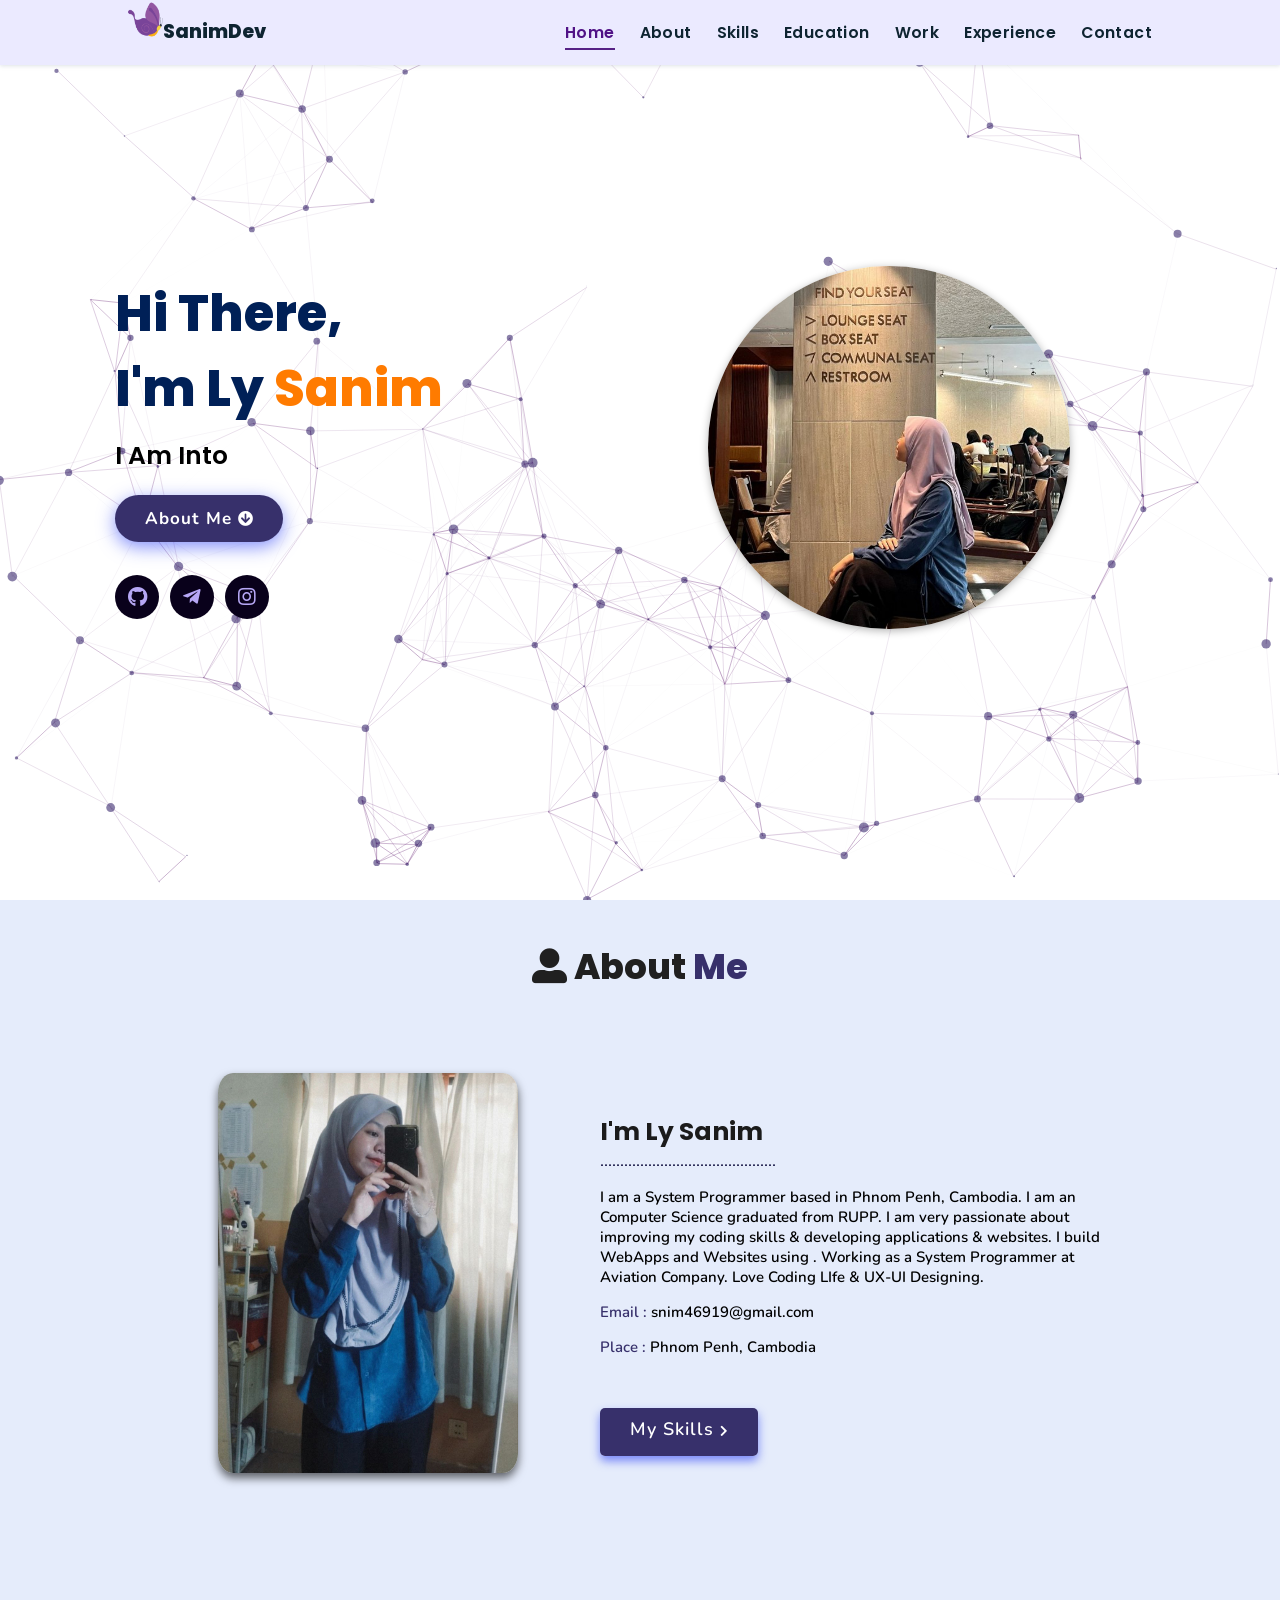
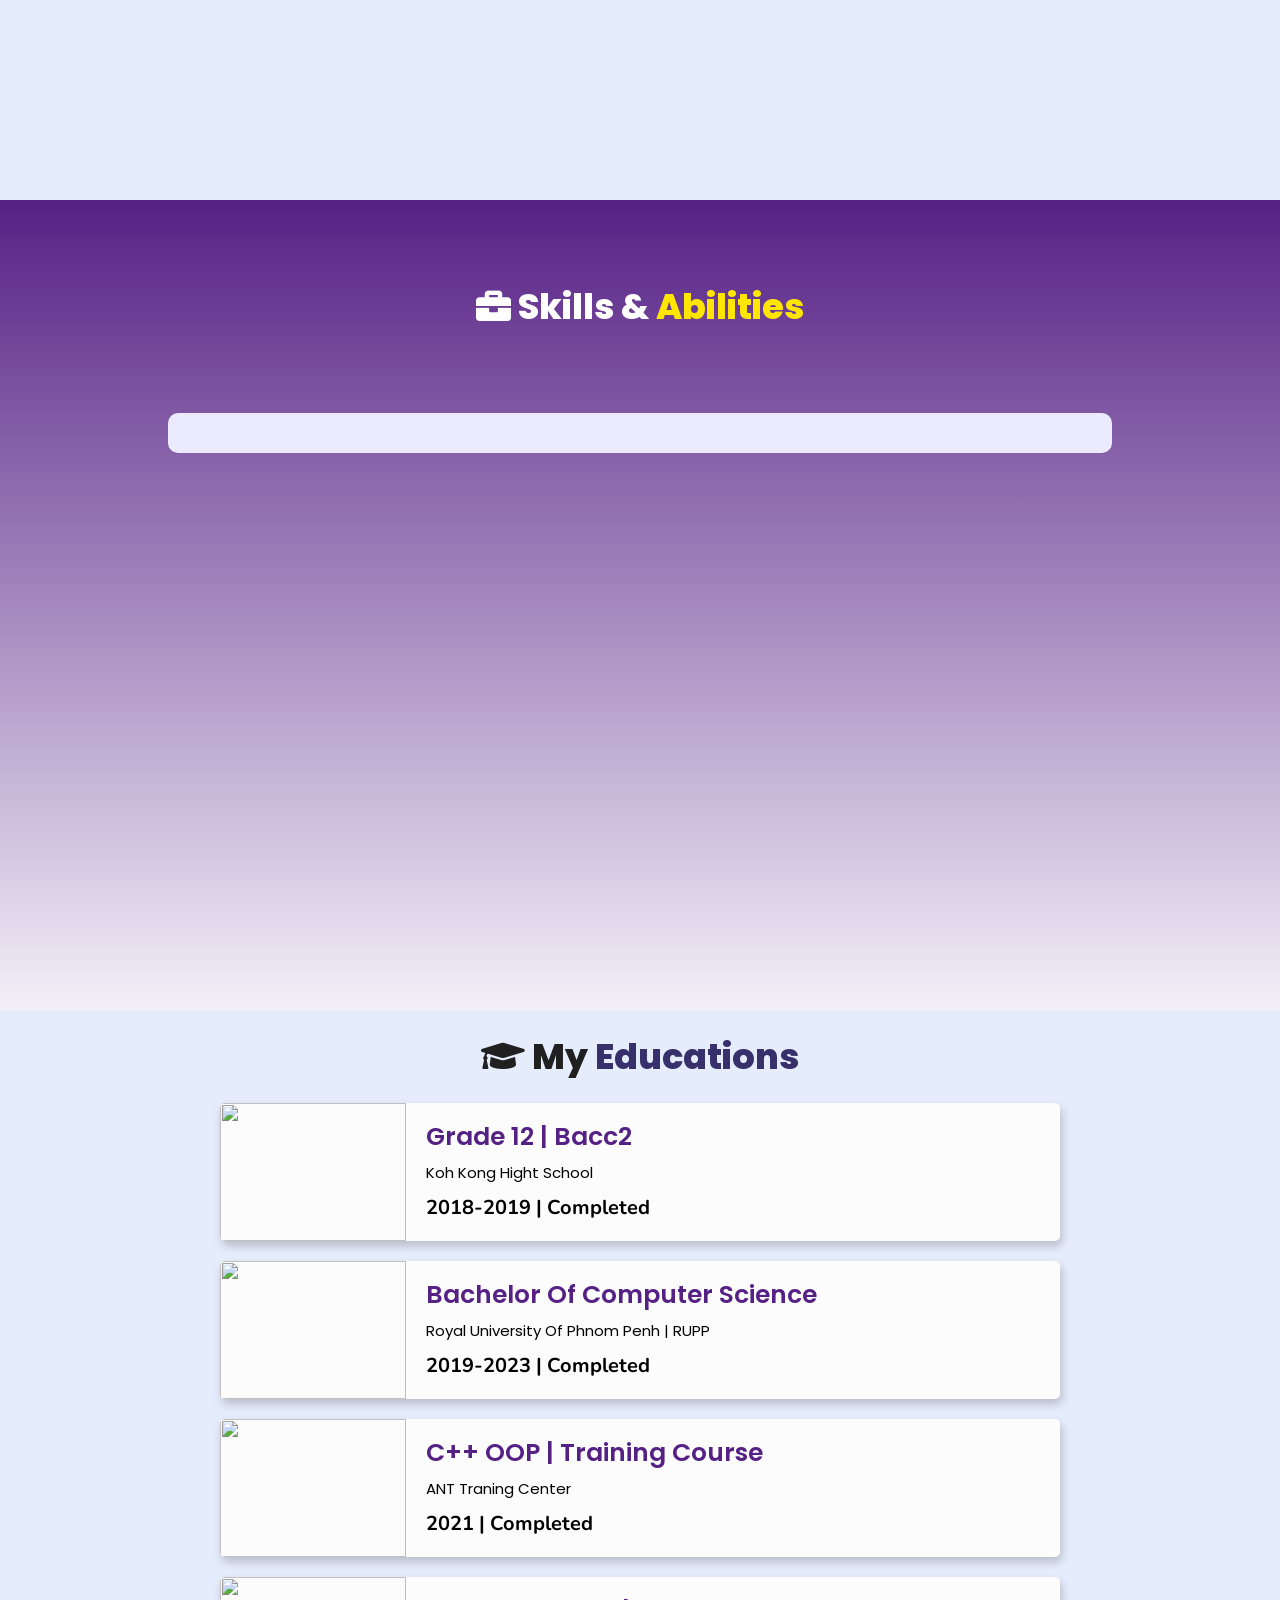
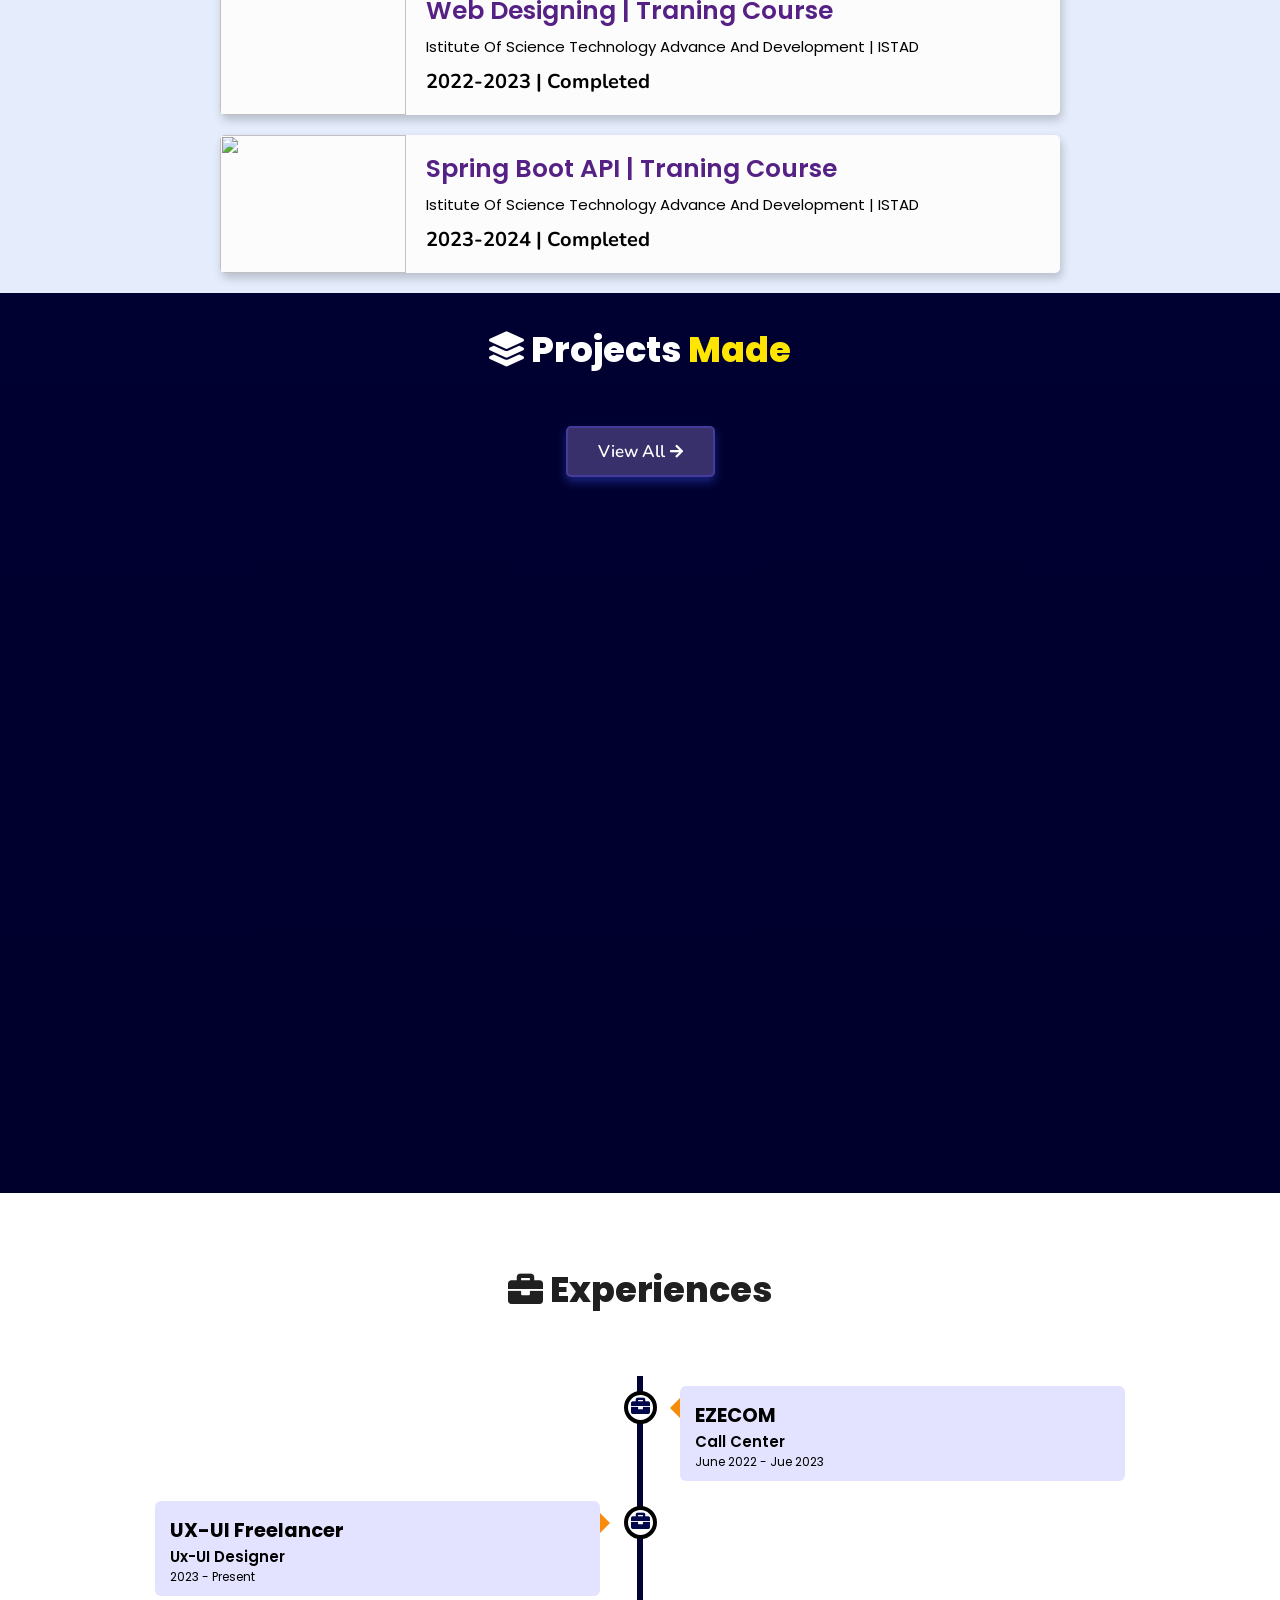
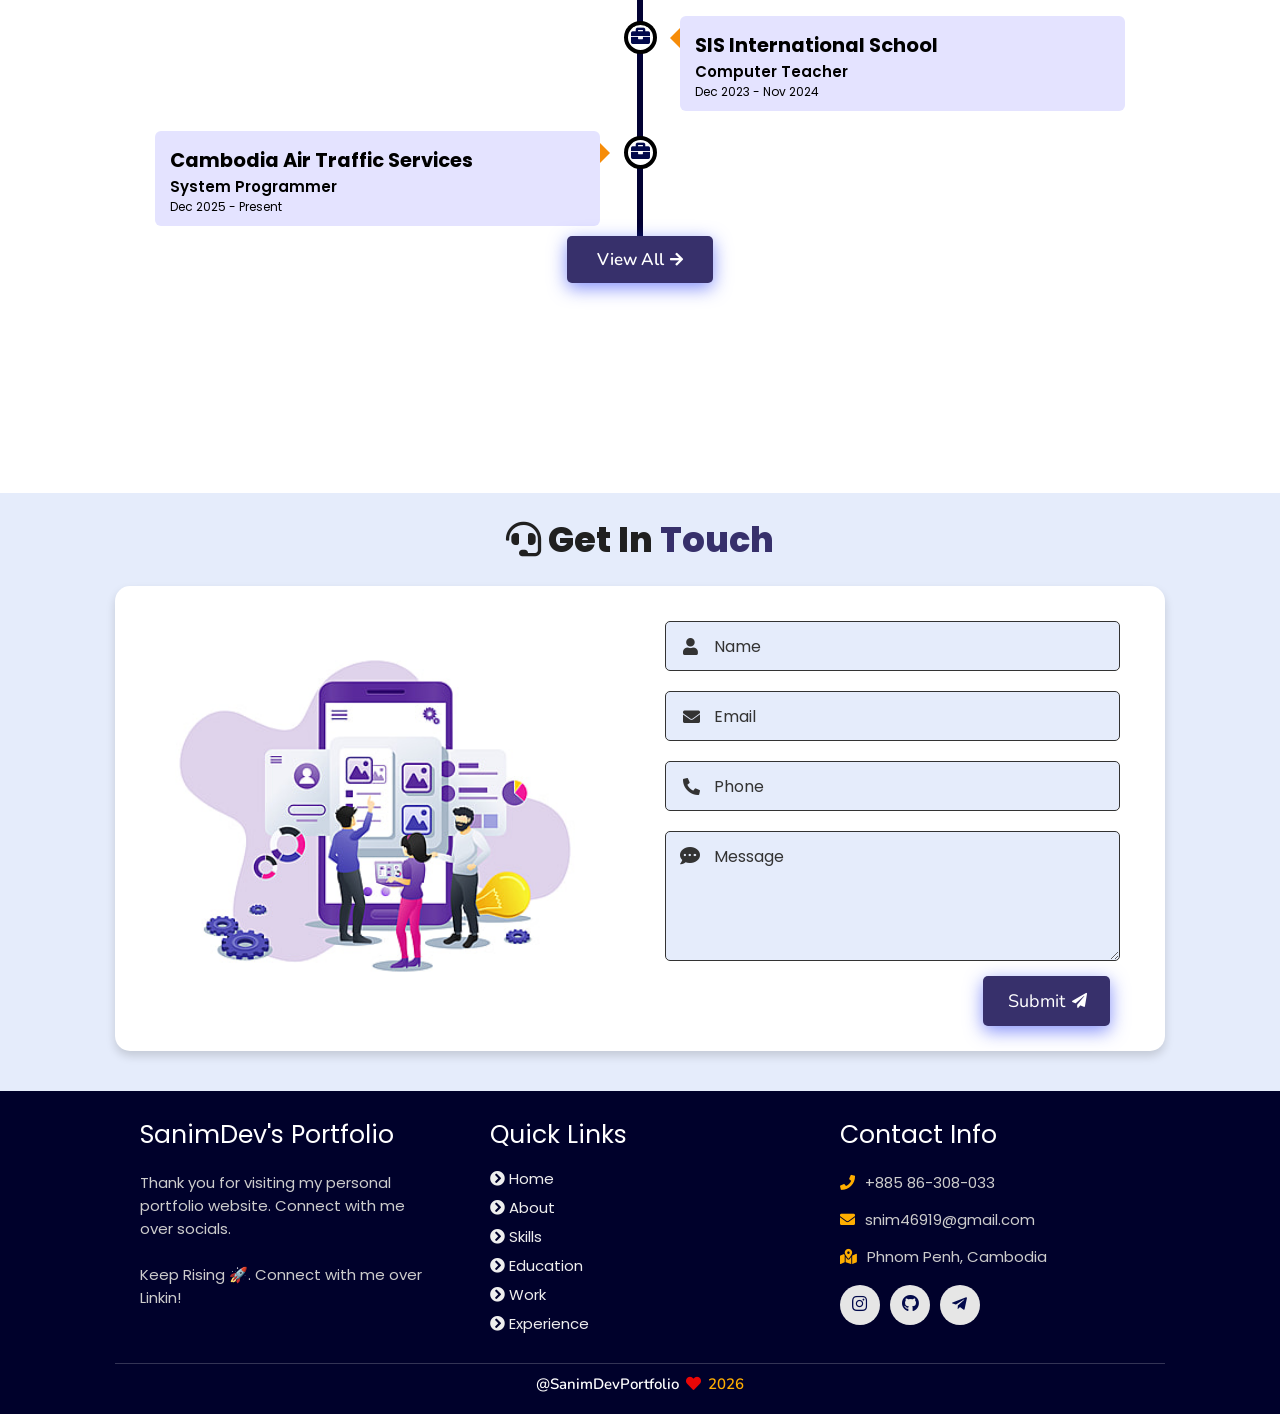
==== commit fd7b2ea0: "updated 20032026" ====
--- a/index.html
+++ b/index.html
@@ -252,7 +252,7 @@
     </div>
 
     <div class="viewall">
-      <a href="/projects" class="btn"><span>View All</span>
+      <a href="#projects" class="btn"><span>View All</span>
         <i class="fas fa-arrow-right"></i>
       </a>
     </div>
--- a/assets/css/style.css
+++ b/assets/css/style.css
@@ -769,6 +769,8 @@
 .work .heading span {
   color: rgb(255, 230, 0);
 }
+
+
 
 .work .box-container {
   display: flex;
@@ -1104,11 +1106,11 @@
 }
 
 .contact .container {
-  max-width: 1050px;
+   max-width: 1050px;
   width: 100%;
   background: #fff;
   border-radius: 1.5rem;
-  margin: 2rem 5rem;
+  margin: 2rem auto; /* ✅ THIS centers it */
   box-shadow: 0 5px 10px rgba(0, 0, 0, 0.15);
 }
 
@@ -1134,6 +1136,8 @@
   width: 45%;
   margin-right: 3.5rem;
 }
+
+
 
 form .form-group {
   display: flex;
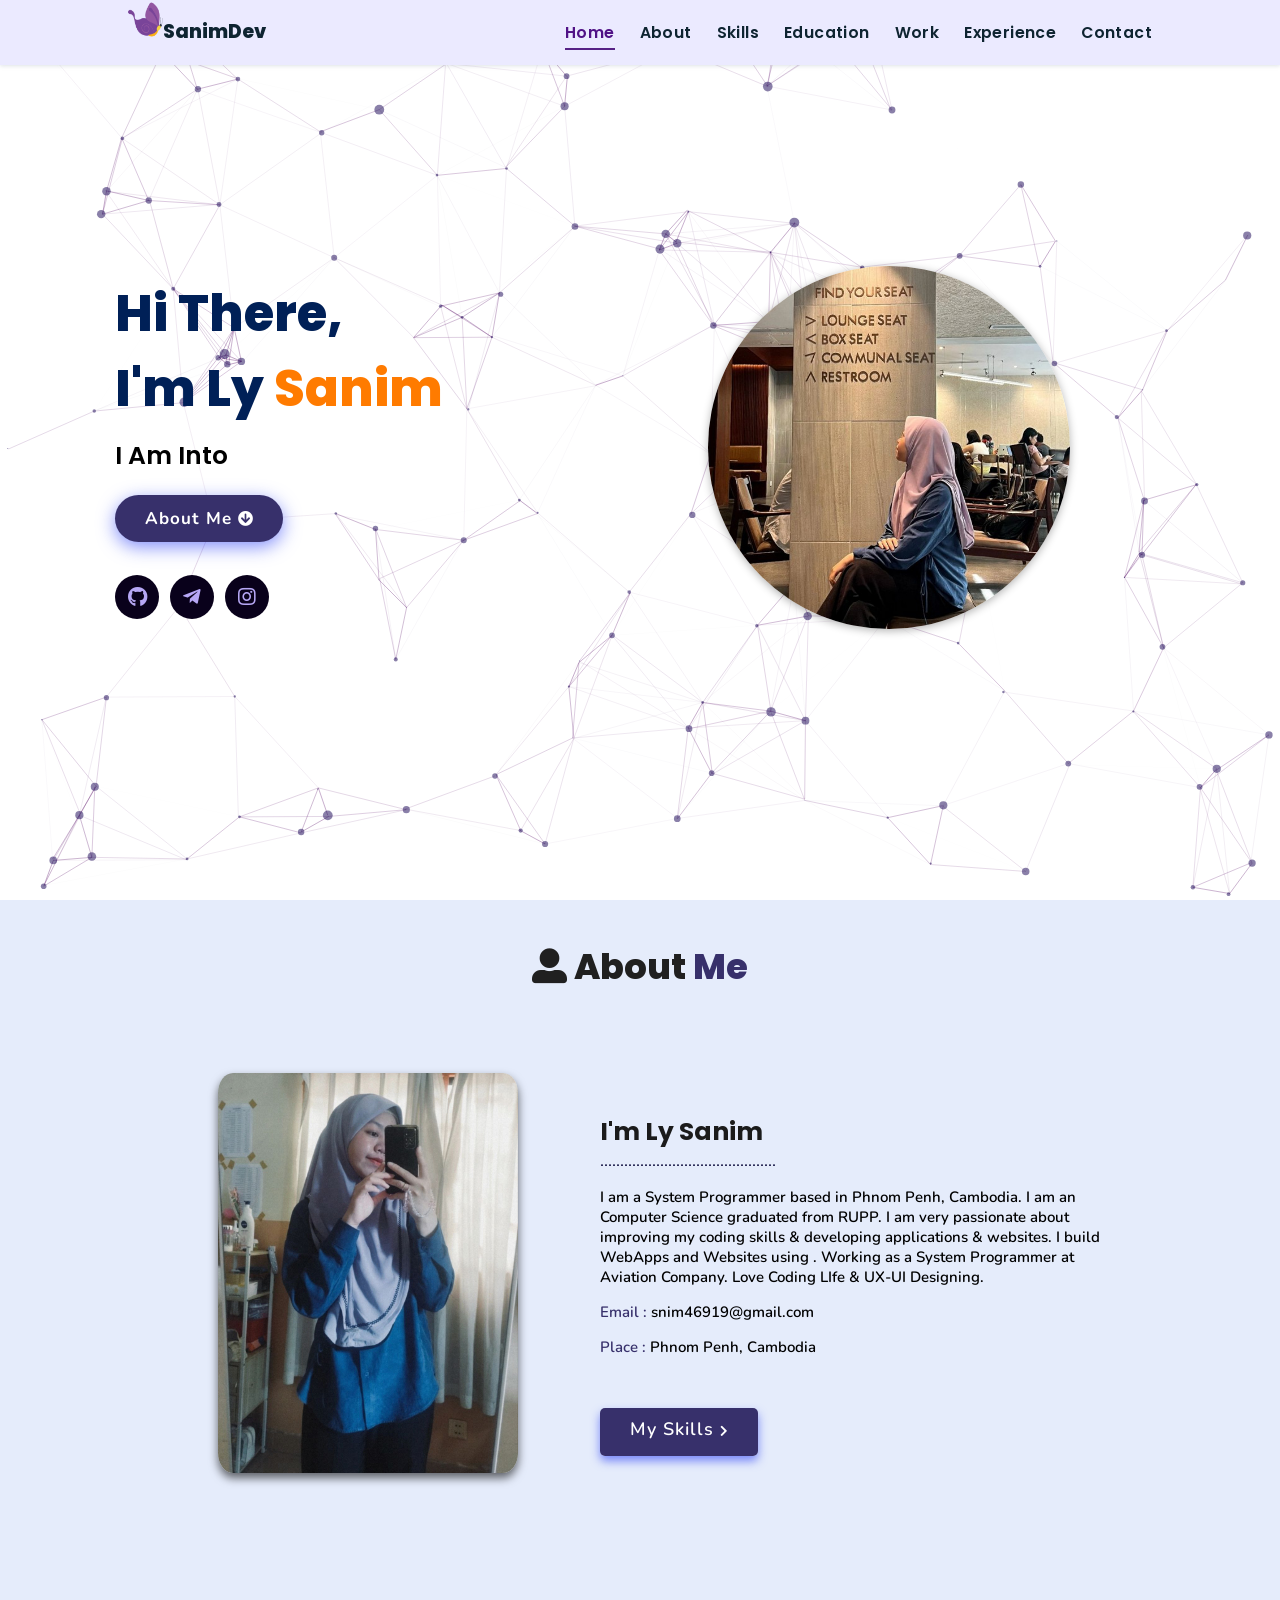
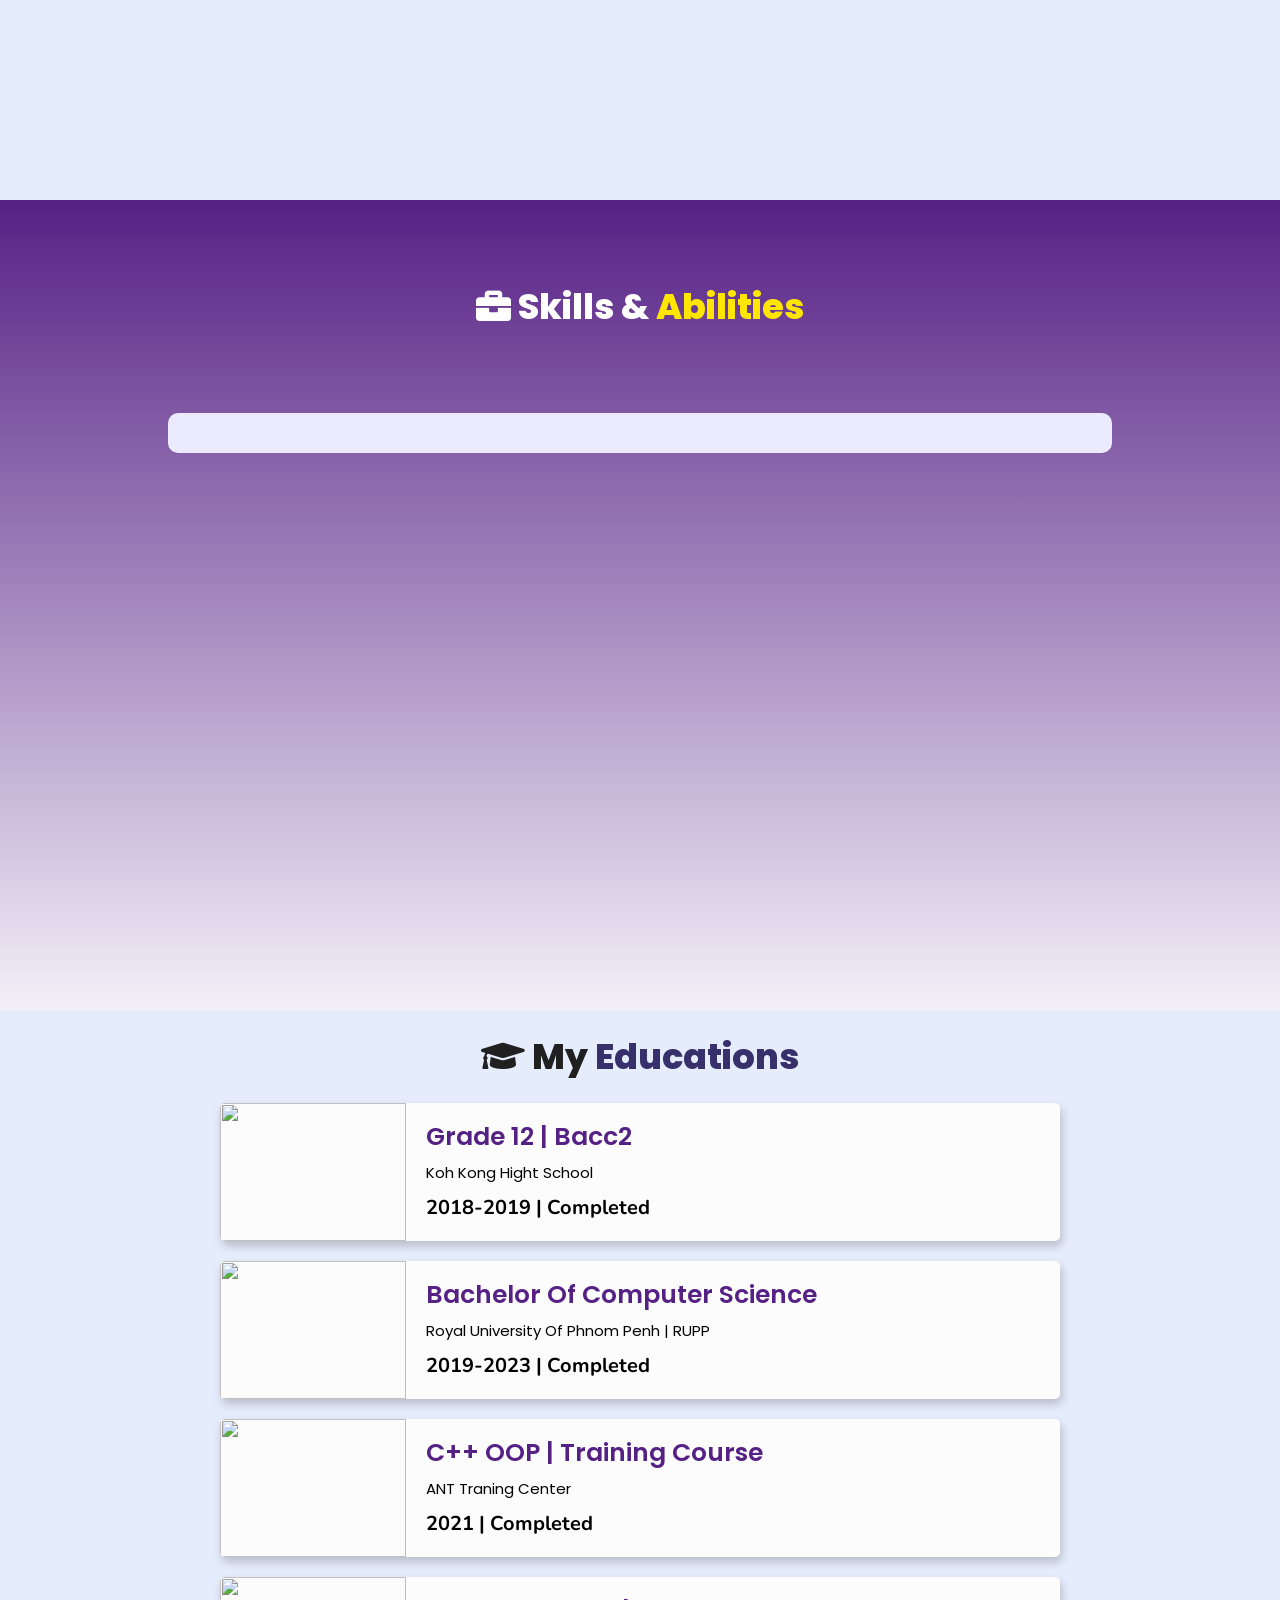
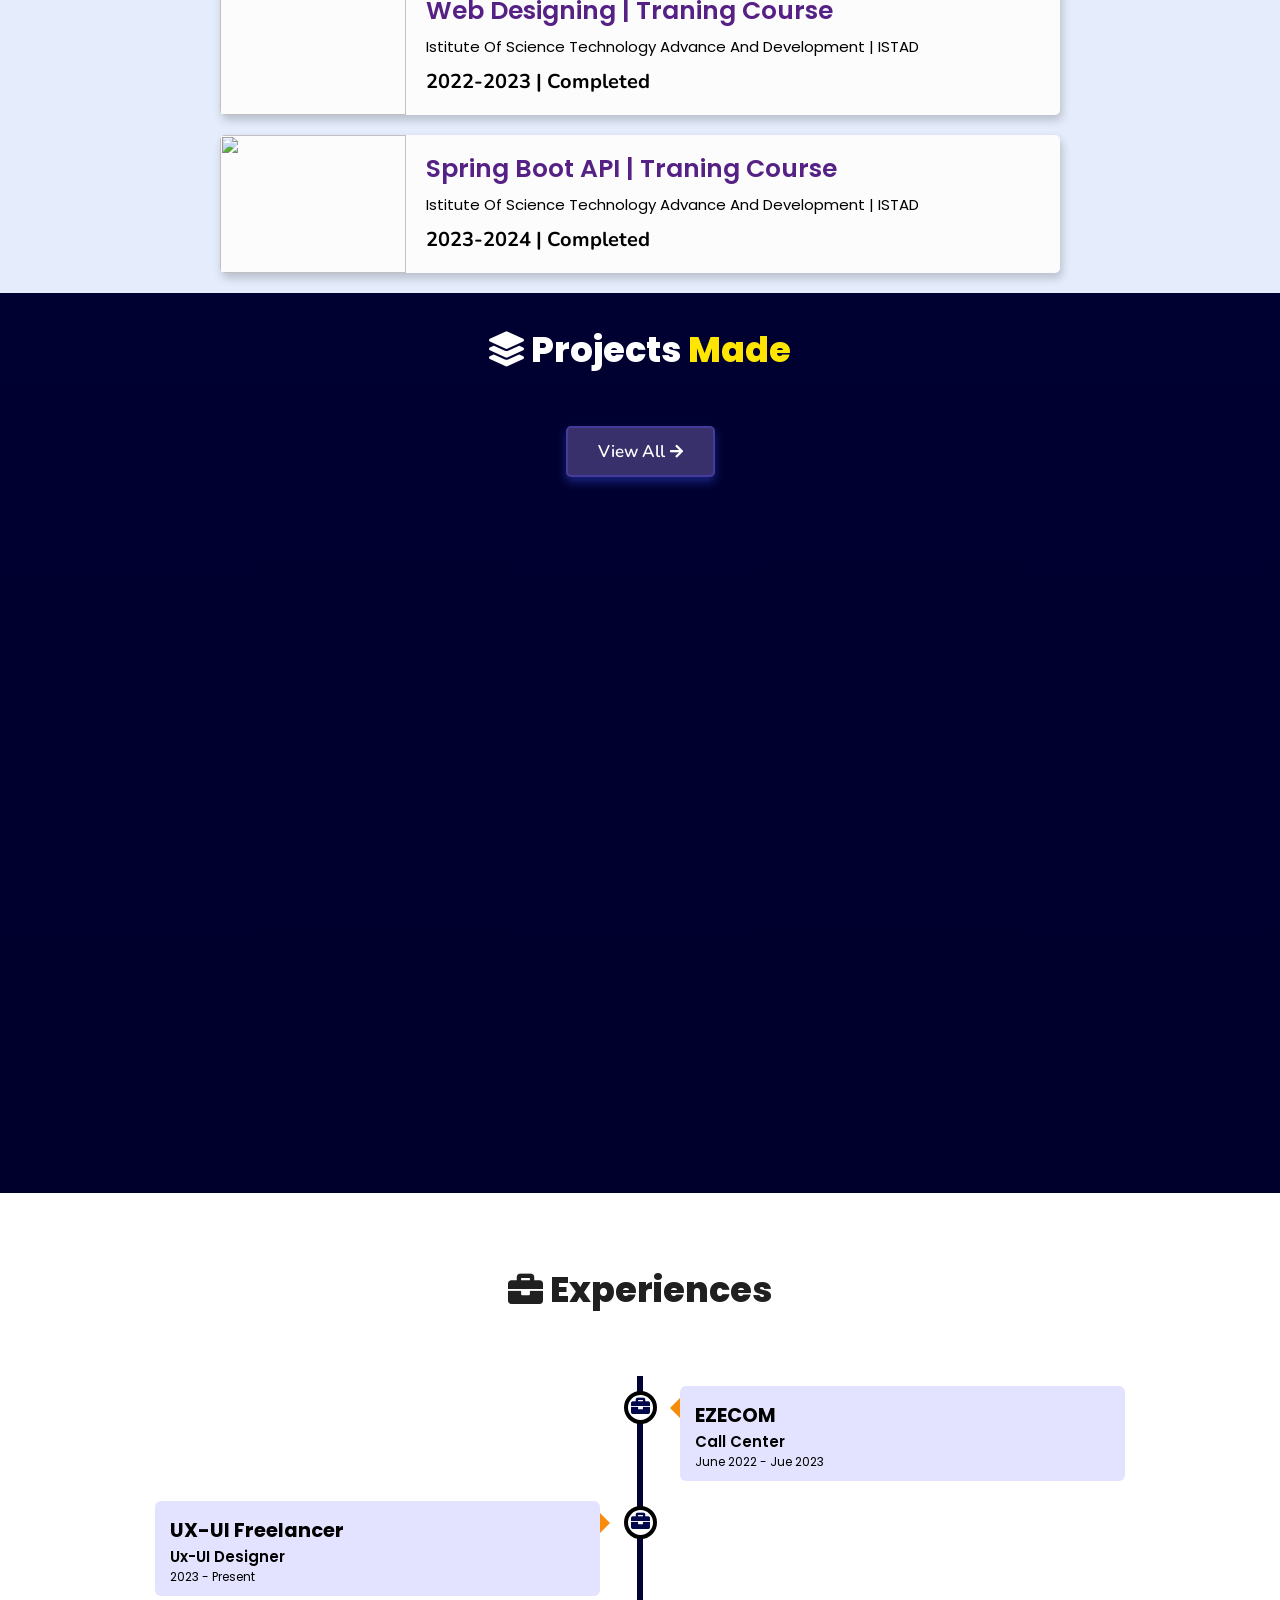
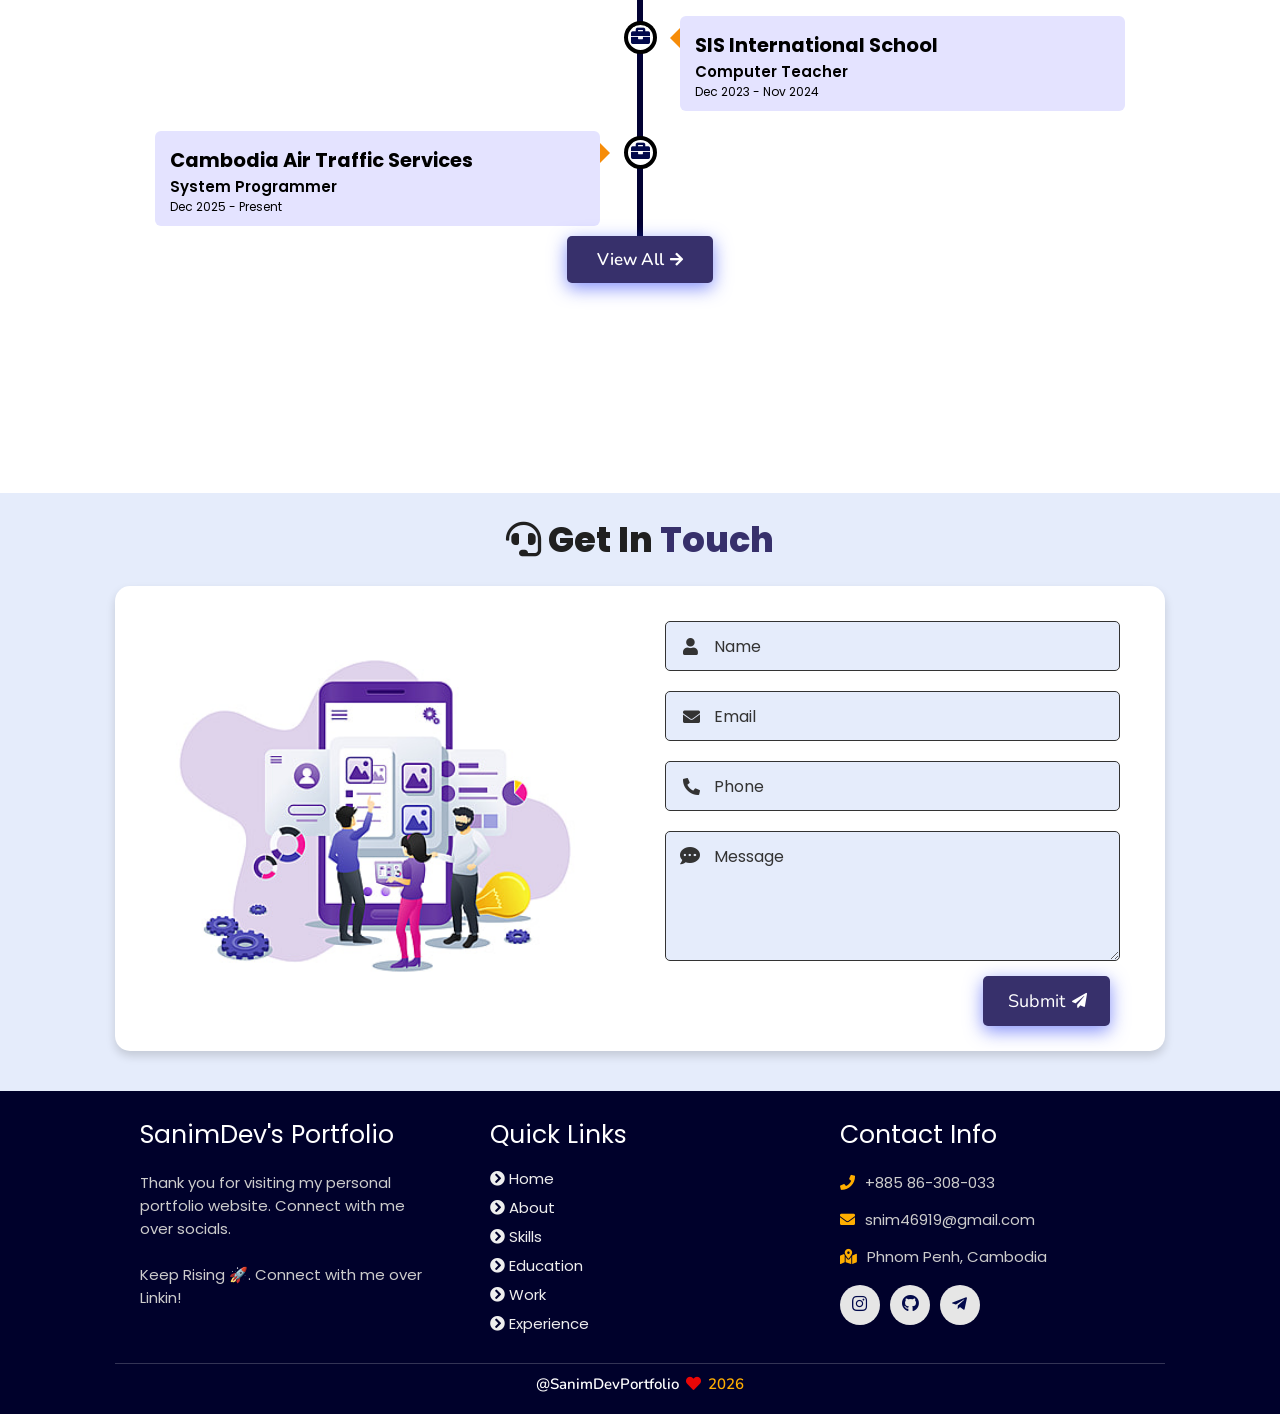
==== commit 02bb99a9: "updated 20032026" ====
--- a/index.html
+++ b/index.html
@@ -252,7 +252,7 @@
     </div>
 
     <div class="viewall">
-      <a href="#projects" class="btn"><span>View All</span>
+      <a href="/#projects" class="btn"><span>View All</span>
         <i class="fas fa-arrow-right"></i>
       </a>
     </div>
@@ -318,7 +318,7 @@
     </div>
 
     <div class="morebtn">
-      <a href="/experience" class="btn"><span>View All</span>
+      <a href="/#experience" class="btn"><span>View All</span>
         <i class="fas fa-arrow-right"></i>
       </a>
     </div>
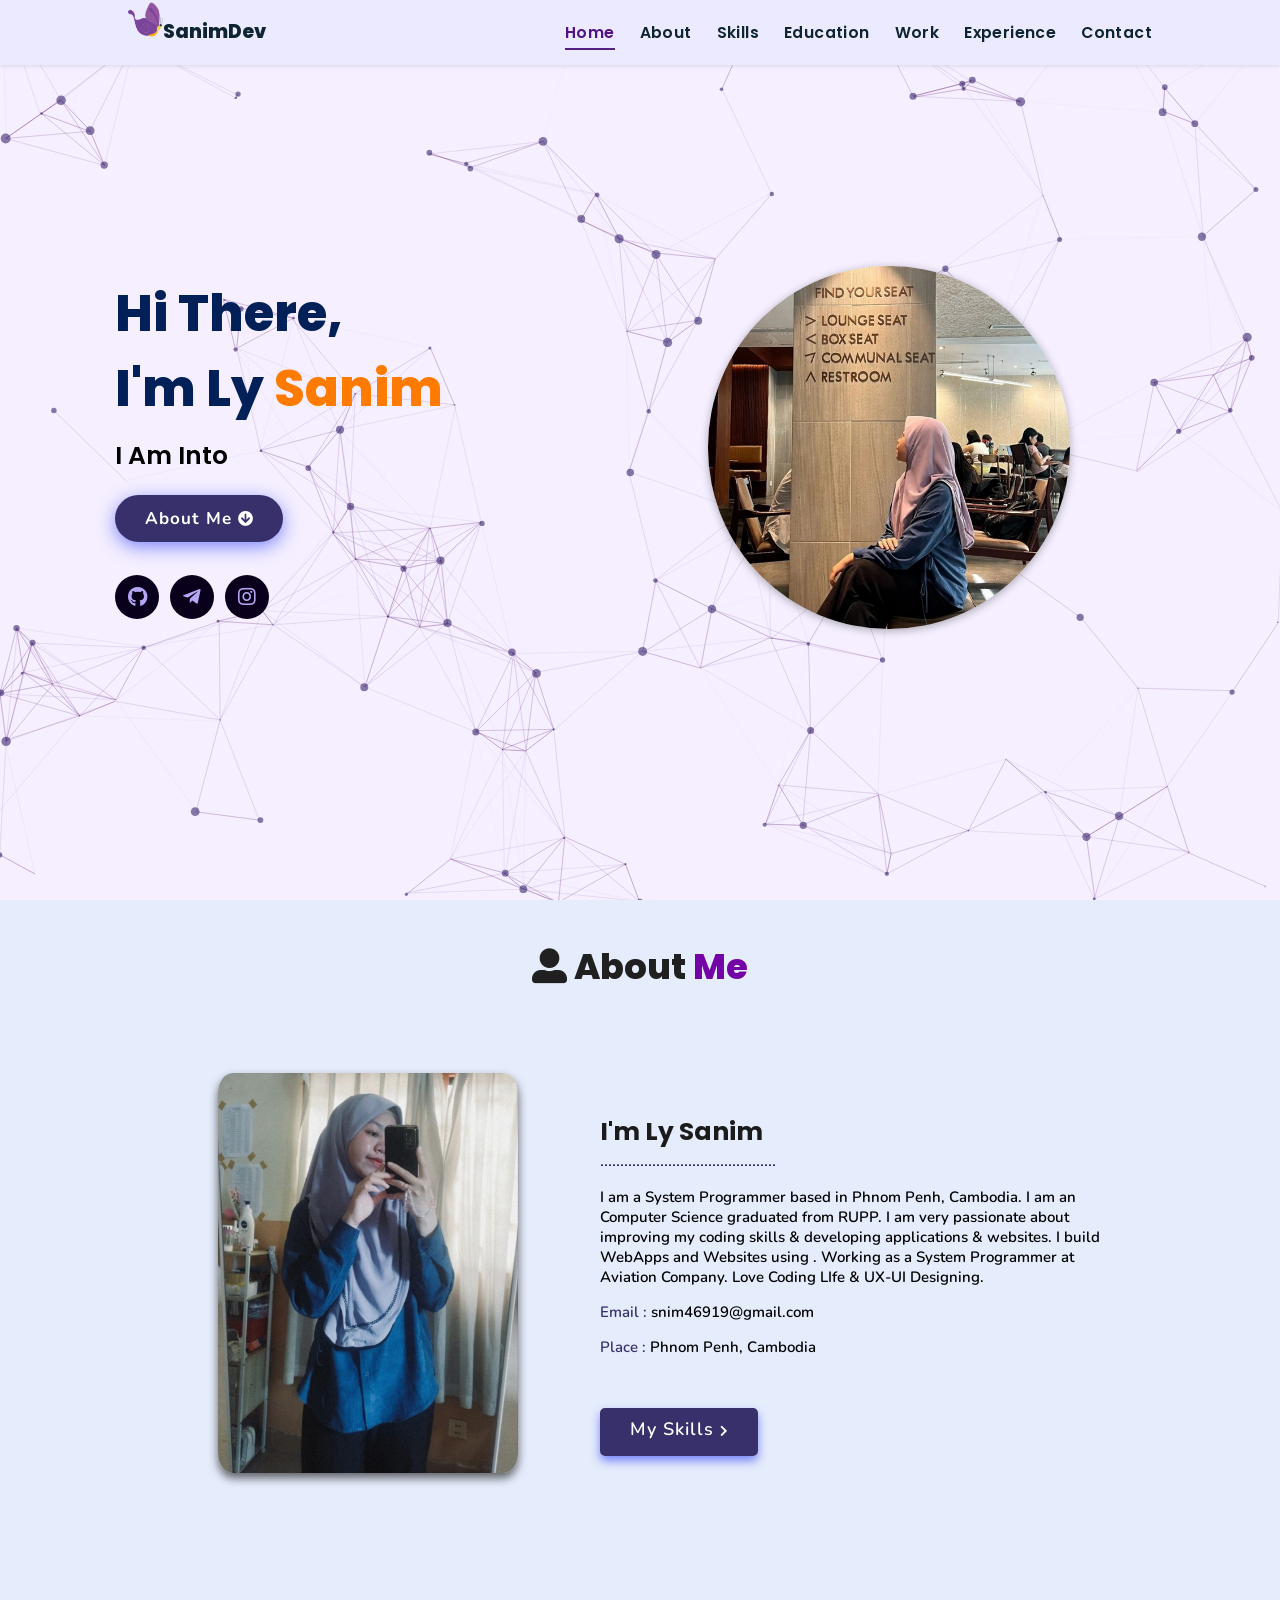
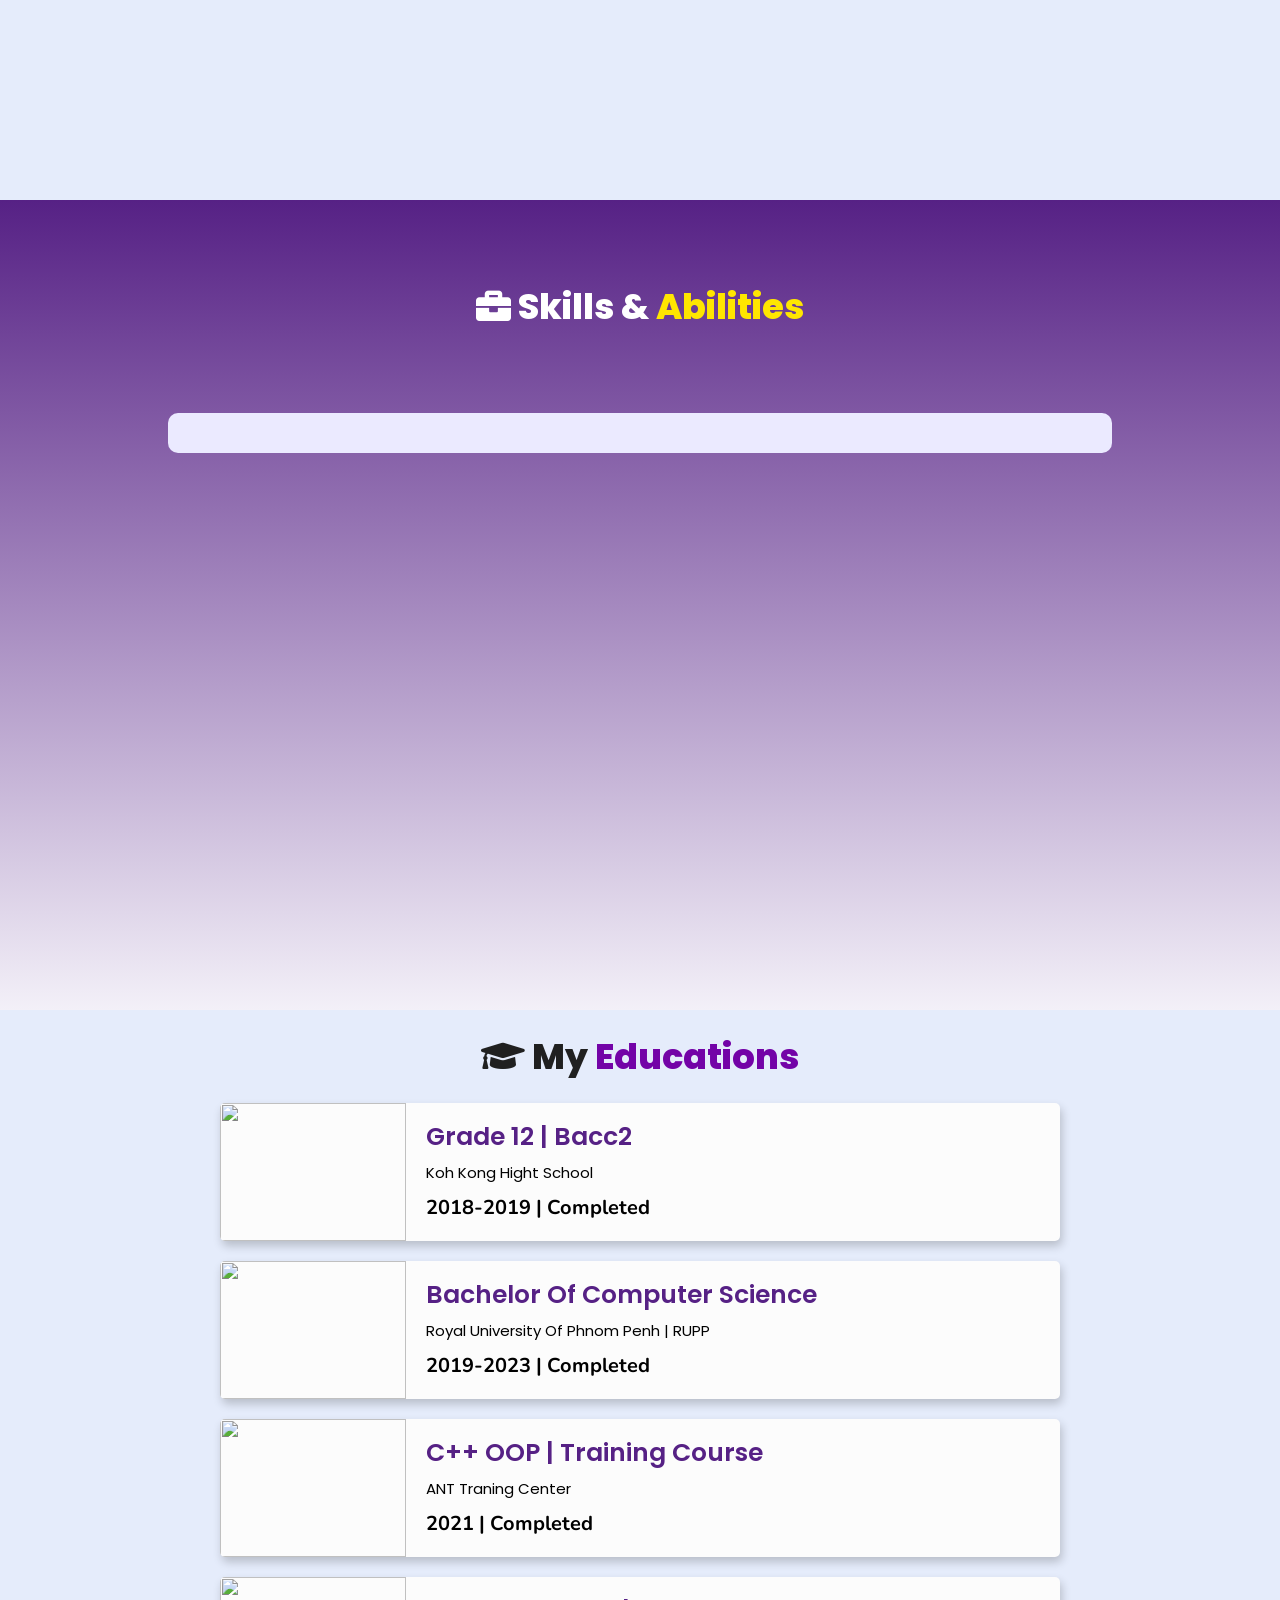
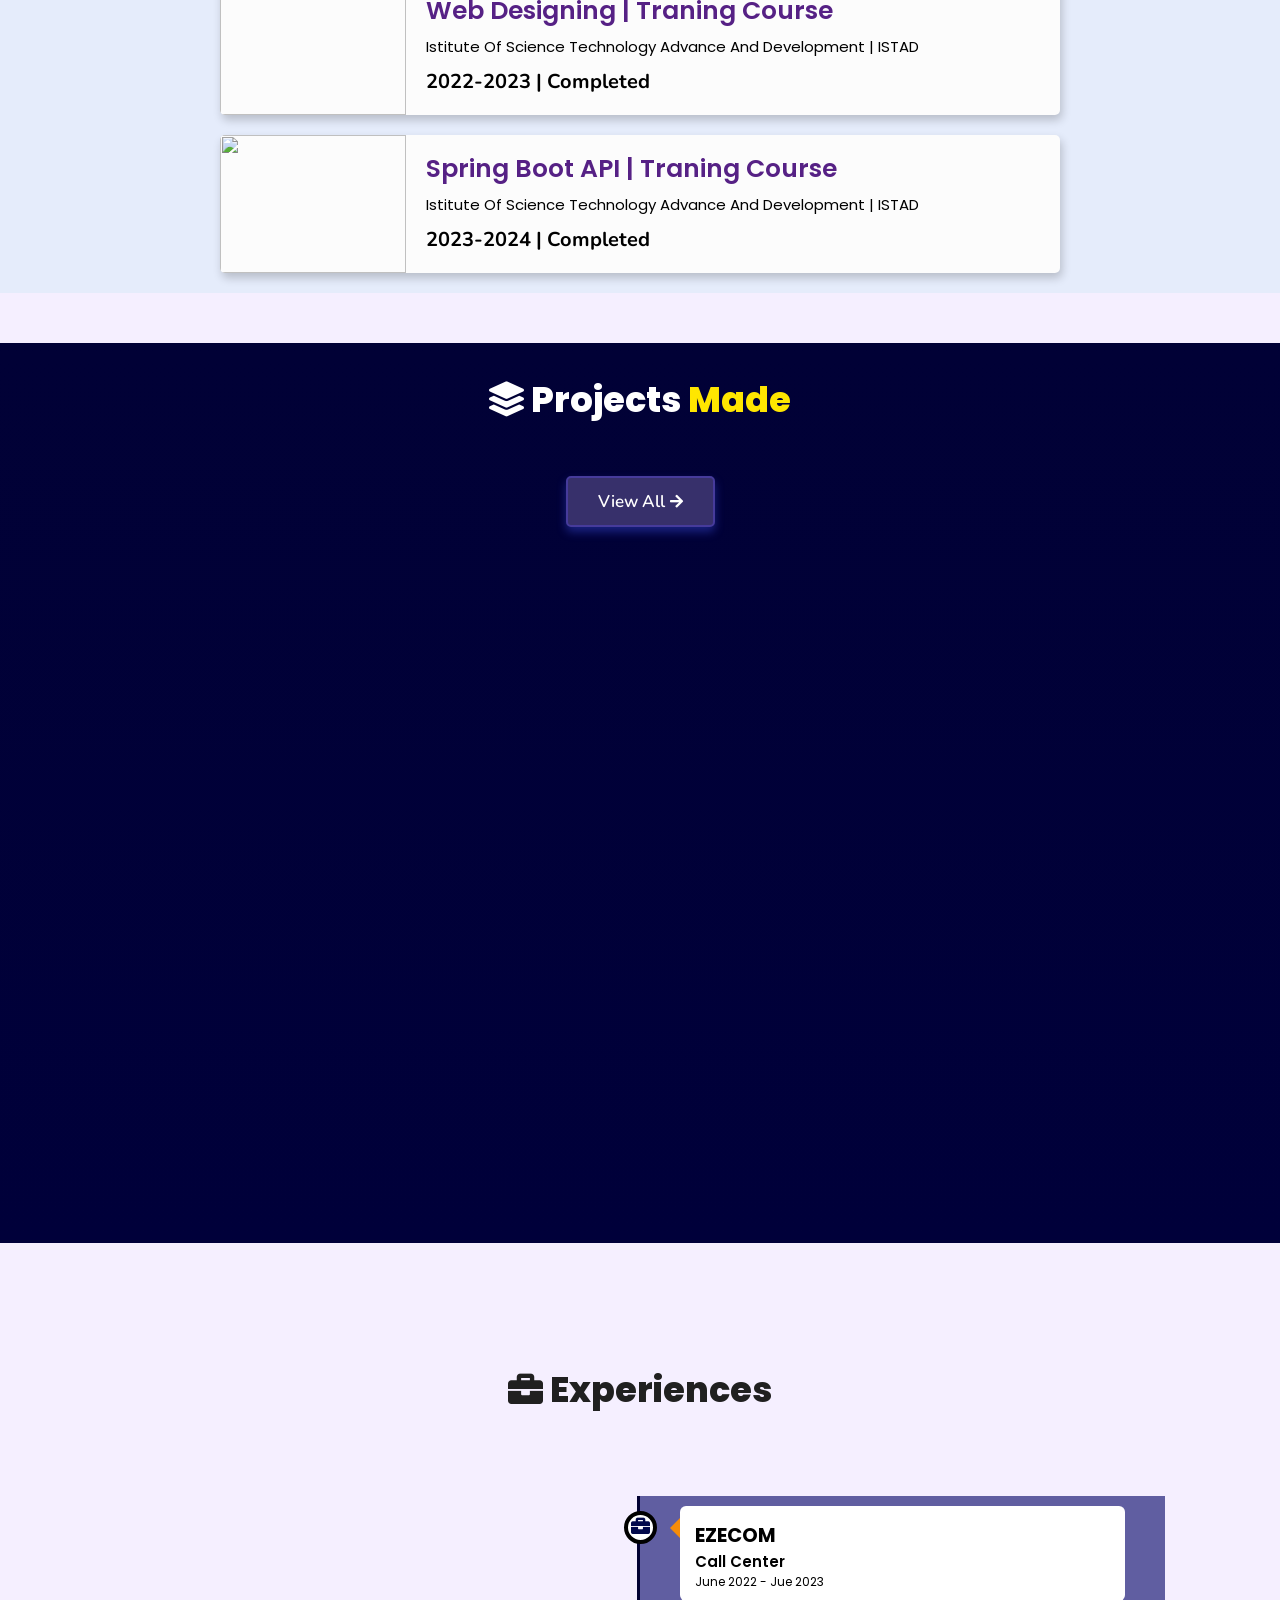
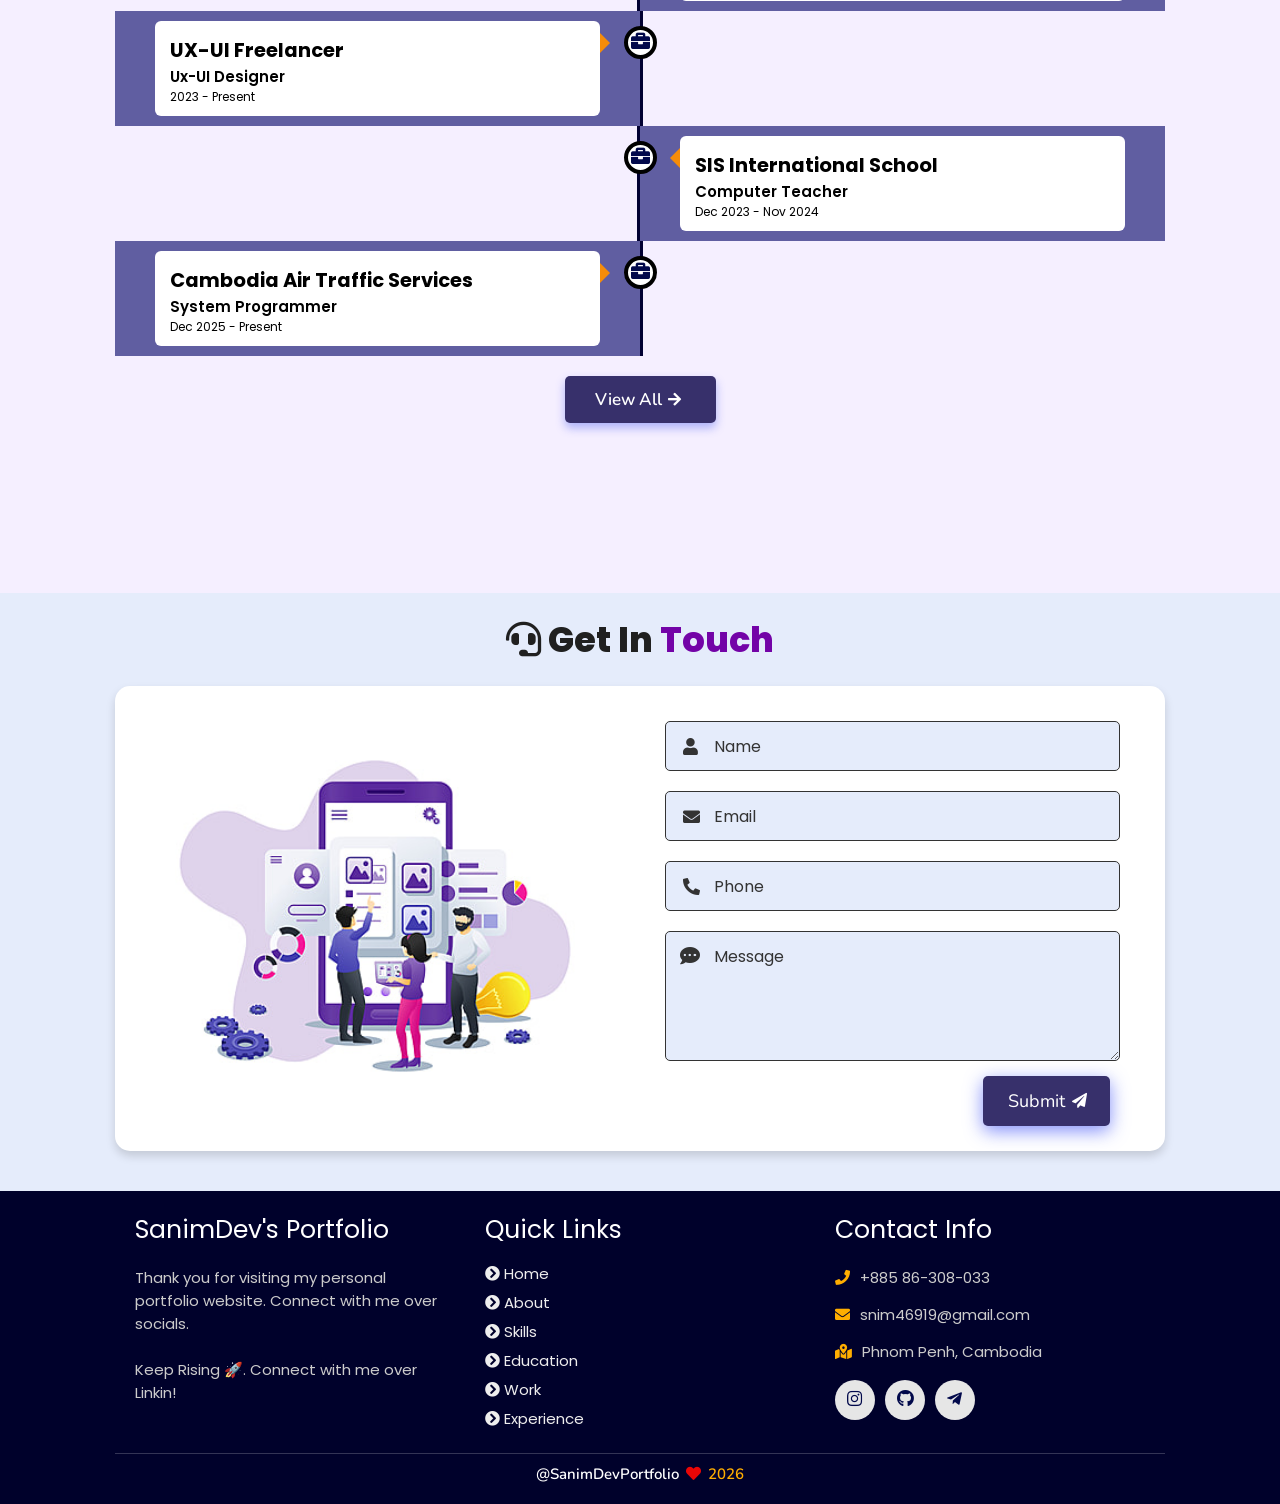
==== commit b9d30dcf: "updated 20032026" ====
--- a/index.html
+++ b/index.html
@@ -252,7 +252,7 @@
     </div>
 
     <div class="viewall">
-      <a href="/#projects" class="btn"><span>View All</span>
+      <a href="/projects" class="btn"><span>View All</span>
         <i class="fas fa-arrow-right"></i>
       </a>
     </div>
@@ -318,7 +318,7 @@
     </div>
 
     <div class="morebtn">
-      <a href="/#experience" class="btn"><span>View All</span>
+      <a href="/experience" class="btn"><span>View All</span>
         <i class="fas fa-arrow-right"></i>
       </a>
     </div>
--- a/assets/css/style.css
+++ b/assets/css/style.css
@@ -1448,3 +1448,850 @@
 
 /* scroll top ends */
 
+
+/* style of experience page */
+@import url("https://fonts.googleapis.com/css2?family=Poppins:wght@400;600;700&display=swap");
+@import url('https://fonts.googleapis.com/css2?family=Nunito:ital,wght@0,300;0,400;0,600;0,700;1,300;1,400&display=swap');
+
+*{
+  margin: 0;
+  padding: 0;
+  box-sizing: border-box;
+  text-decoration: none;
+  outline: none; border: none;
+  text-transform:capitalize;
+  transition: all .2s linear;
+}
+html{
+  font-size: 62.5%;
+  overflow-x: hidden;
+  scroll-behavior: smooth;
+}
+body{
+  background: #ffffff;
+  font-family: 'Poppins', sans-serif;
+}
+
+*::selection{
+  background: #2b3dda;
+  color: #fff;
+}
+
+html{
+  font-size: 62.5%;
+  overflow-x: hidden;
+}
+html::-webkit-scrollbar{
+  width: .8rem;
+}
+html::-webkit-scrollbar-track{
+  background: rgb(235, 202, 245);
+}
+html::-webkit-scrollbar-thumb{
+  background: #420177;
+}
+
+/* navbar starts */
+header{
+  position: fixed;
+  top: 0; left: 0; right: 0;
+  z-index: 1000;
+  display: flex;
+  align-items: center;
+  justify-content: space-between;
+  padding: 1.7rem 10%;
+  height: 6.5rem;
+  background-color: #EBEAFF;
+  box-shadow: 0 1px 4px rgba(146,161,176,.3);
+}
+section{
+  min-height: 100vh;
+  padding: 2rem 9%;
+}
+.heading{
+  font-size: 3.5rem;
+  color: rgb(20, 20, 20);
+  font-weight: 800;
+  text-align: center;
+}
+.heading span{
+  color: rgb(115, 3, 167);
+}
+header .logo{
+  font-size: 1.9rem;
+  font-weight: 800;
+  text-decoration: none;
+  color: #0E2431;
+}
+header .logo i {
+  font-size: 2.2rem;
+}
+header .logo:hover {
+  color: #fc8c05;
+}
+header .navbar ul{
+  list-style: none;
+  display: flex;
+  justify-content: center;
+  align-items: center;
+}
+header .navbar li{
+  margin-left: 2.5rem;
+}
+header .navbar ul li a{
+  font-size: 1.57rem;
+  color: #0E2431;
+  font-weight: 600;
+  text-decoration: none;
+  letter-spacing: 0.04rem;
+}
+header .navbar ul li a.active,
+header .navbar ul li a:hover{
+ color: #501286;
+  border-bottom: 0.2rem solid #562185;
+  padding: .5rem 0;
+}
+/* navbar ends */
+
+/* hamburger icon starts*/
+#menu{
+  font-size: 3rem;
+  cursor: pointer;
+  color: rgb(24, 2, 63);
+  display: none;
+}
+@media(max-width:768px){
+  #menu{
+      display: block;
+  }
+  header .navbar{
+    position: fixed;
+    top: 6.5rem; right: -120%;
+    width: 75%;
+    height: 100%;
+    text-align: left;
+    align-items: flex-start;
+    background-color: #0e0f31;
+  }
+  header .navbar ul{
+    flex-flow: column;
+    padding: 1rem;
+  }
+  header .navbar ul li{
+    text-align: center;
+    width: 100%;
+    margin: 1rem 0;
+    border-radius: .5rem;
+    width: 26rem;
+  }
+  header .navbar ul li a{
+    display: block;
+    padding: 1rem;
+    text-align: left;
+    color: #fff;
+    font-size: 2rem;
+  }
+  header .navbar ul li a.active,
+  header .navbar ul li a:hover{
+    padding: 1rem;
+    color: #fff;
+    border-radius: .5rem;
+    border-bottom: .5rem solid #011aff;
+  }
+  .fa-times{
+    transform: rotate(180deg);
+  }
+  header .navbar.nav-toggle{
+    right: 0;
+  }
+}
+/* hamburger icon ends */
+
+/* experience section starts */
+.experience {
+  margin-top: 5rem;
+}
+.experience .quote {
+  text-align: center;
+  font-size: 1.5rem;
+  font-weight: 600;
+}
+.experience .timeline {
+  position: relative;
+  max-width: 1200px;
+  margin: 2rem auto;
+}
+.experience .timeline::after {
+  content: '';
+  position: absolute;
+  width: 6px;
+  background: #020133;
+  top: 0;
+  bottom: 0;
+  left: 50%;
+  margin-left: -3px;
+  z-index: -2;
+}
+.experience .container {
+  padding: 10px 40px;
+  position: relative;
+  background-color: #605EA1;
+  width: 50%;
+}
+/*circles on timeline*/
+.experience .container::after {    
+  content: "\f0b1";
+  position: absolute;
+  width: 25px;
+  height: 25px;
+  right: -17px;
+  background-color: rgb(255, 255, 255);
+  border: 4px solid #000000;
+  top: 15px;
+  border-radius: 50%;
+  z-index: 100;
+  font-size: 1.89rem;
+  text-align: center;
+  font-weight: 600;
+  color:#02094b;
+  font-family: 'Font Awesome\ 5 Free';
+}
+.experience .left {
+  left: 0;
+}
+.experience .right {
+  left: 50%;
+}
+/* arrows pointing right */
+.experience .left::before {
+  content: " ";
+  height: 0;
+  position: absolute;
+  top: 22px;
+  width: 0;
+  z-index: 1;
+  right: 30px;
+  border: medium solid #f68c09;
+  border-width: 10px 0 10px 10px;
+  border-color: transparent transparent transparent #f68c09;
+}
+/* arrows pointing left  */
+.experience .right::before {
+  content: " ";
+  height: 0;
+  position: absolute;
+  top: 22px;
+  width: 0;
+  z-index: 1;
+  left: 30px;
+  border: medium solid #000000;
+  border-width: 10px 10px 10px 0;
+  border-color: transparent #f68c09 transparent transparent;
+}
+.experience .right::after {
+  left: -16px;
+}
+.experience .content {
+  background-color: #ffffff;
+  position: relative;
+  border-radius: 6px;
+}
+.experience .content .tag{
+  font-size: 1.3rem;
+  padding-top: 1.5rem;
+  padding-left: 1.5rem;
+}
+.experience .content .desc{
+  margin-left: 1.5rem;
+  padding-bottom: 1rem;
+}
+.experience .content .desc h3{
+  font-size: 1.5rem;
+  font-weight: 600;
+}
+.experience .content .desc p{
+  font-size: 1.2rem;
+}
+/* view all button */
+.morebtn{
+  display: flex;
+  justify-content: center;
+  margin-bottom: 2rem;
+}
+.morebtn .btn {
+  position: relative;
+  line-height: 0;
+  padding: 1.6rem 3rem;
+  border-radius: .5em;
+  transition: 0.5s;
+  color: #fff;
+  background-color: #37306B;
+  box-shadow: 0px 5px 10px rgba(65, 84, 241, 0.4);
+  text-align: center;
+}
+.morebtn .btn span {
+  font-weight: 600;
+  font-size: 1.7rem;
+  font-family: 'Nunito', sans-serif;
+}
+.morebtn .btn i {
+  margin-right: 0.5rem;
+  font-size: 1.5rem;
+  transition: 0.3s;
+}
+.morebtn .btn:hover{
+  background: #6250b4;
+}
+.morebtn .btn:hover i {
+  transform: translateX(-8px);
+}
+
+/* Media queries - Responsive timeline on screens less than 600px wide */
+@media screen and (max-width: 600px) {
+  .experience .timeline::after {
+  left: 31px;
+  }
+  .experience .container {
+  width: 100%;
+  padding-left: 70px;
+  padding-right: 25px;
+  }
+  .experience .container::before {
+  left: 60px;
+  border: medium solid #f68c09;
+  border-width: 10px 10px 10px 0;
+  border-color: transparent #f68c09 transparent transparent;
+  }
+  .experience .left::after {
+    left: 15px;
+  }
+  .experience .right::after {
+    left: 15px;
+  }
+  .experience .right {
+  left: 0%;
+  }
+  .experience .container::after {
+    font-size: 2.2rem;;
+  }
+}
+/* experience media queries ends */
+/* experience section ends */
+
+
+/* footer section starts */
+.footer{
+  min-height: auto;
+  padding-top: 0;
+  background: rgb(0, 1, 43);
+}
+.footer .box-container{
+  display: flex;
+  justify-content: center;
+  flex-wrap: wrap;
+}
+.footer .box-container .box{
+  flex: 1 1 25rem;
+  margin: 2rem;
+}
+.footer .box-container .box h3{
+  font-size: 2.5rem;
+  color: #fff;
+  padding-bottom: 1rem;
+  font-weight: normal;
+}
+.footer .box-container .box p{
+  font-size: 1.5rem;
+  color: #ccc;
+  padding: .7rem 0;
+  text-transform: none;
+}
+.footer .box-container .box p i{
+  padding-right: 1rem;
+  color: #ffae00;
+}
+.footer .box-container .box a{
+  font-size: 1.5rem;
+  color: rgb(238, 238, 238);
+  padding: .3rem 0;
+  display: block;
+}
+.footer .box-container .box a:hover{
+  color: #ffae00;
+}
+.footer .box-container .box .share{
+  display: flex;
+  flex-wrap: wrap;
+  padding: 1rem 0;
+}
+.footer .box-container .box .share a{
+  height: 4rem;
+  width: 4rem;
+  padding: 1rem;
+  text-align: center;
+  border-radius: 5rem;
+  font-size: 1.7rem;
+  margin-right: 1rem;
+  transition: .2s;
+  background: rgb(230, 230, 230);
+  color: #02094b;
+  border: none;
+}
+.footer .box-container .box .share a:hover{
+  background: transparent;
+  transform: scale(0.98);
+  border: .1rem solid rgb(180, 178, 178);
+  color: #ffae00;
+}
+.footer .credit{
+  padding: 1rem 0 0 0;
+  text-align: center;
+  font-size: 1.5rem;
+  font-family: 'Nunito',sans-serif;
+  font-weight: 600;
+  color: #fff;
+  border-top: .1rem solid #fff3;
+}
+.footer .credit a{
+  color: #ffae00;
+}
+.footer .fa{
+    color: #E90606;
+    margin: 0 .3rem;
+    font-size: 1.5rem;
+    animation: pound .35s infinite alternate;
+}
+@-webkit-keyframes pound{
+  to{
+    transform: scale(1.1);
+  }
+}
+@keyframes pound{
+  to{
+    transform: scale(1.1);
+}
+}
+@media(max-width:450px){
+  .footer .box-container .box{
+    margin: 2rem;
+  }
+  .footer .box-container .box p{
+    padding: 0.7rem;
+  }
+  .footer .box-container .box .share a{
+    padding: 1.1rem;
+  }
+}
+/* footer section ends */
+
+/* common media queries starts*/
+@media(max-width:450px){
+  html{
+    font-size: 55%;
+  }
+  body{
+    padding-right: 0;
+  }
+  section{
+    padding: 2rem;
+  }
+}
+/* common media queries ends*/
+
+
+/* scroll top starts */
+#scroll-top{
+  position: fixed;
+  top: -140%;
+  right: 2rem;
+  padding: 1rem 1.5rem;
+  font-size: 2rem;
+  background: #ffae00;
+  color: rgb(13, 0, 44);
+  border-radius: 5rem;
+  transition: 1s linear;
+  z-index: 1000;
+}
+#scroll-top.active{
+  top: calc(100% - 12rem);
+}
+/* scroll top ends */
+.desc ul {
+  padding-left: 20px;
+  margin-top: 5px;
+}
+
+.desc ul li {
+  padding: 4px 0;
+  line-height: 1.4;
+}
+
+/*----*/
+
+
+/*style of project page */
+@import url("https://fonts.googleapis.com/css2?family=Poppins:wght@400;600;700&display=swap");
+@import url('https://fonts.googleapis.com/css2?family=Nunito:ital,wght@0,300;0,400;0,600;0,700;1,300;1,400&display=swap');
+
+*{
+  margin: 0;
+  padding: 0;
+  box-sizing: border-box;
+  text-decoration: none;
+  outline: none; border: none;
+  text-transform:capitalize;
+  transition: all .2s linear;
+}
+html{
+  font-size: 62.5%;
+  overflow-x: hidden;
+  scroll-behavior: smooth;
+}
+body{
+  background: #F5EFFF;
+  font-family: 'Poppins', sans-serif;
+}
+
+*::selection{
+  background: #2b3dda;
+  color: #fff;
+}
+
+html{
+  font-size: 62.5%;
+  overflow-x: hidden;
+}
+html::-webkit-scrollbar{
+  width: .8rem;
+}
+html::-webkit-scrollbar-track{
+  background: rgb(235, 202, 245);
+}
+html::-webkit-scrollbar-thumb{
+  background: #420177;
+}
+
+/* navbar starts */
+header{
+  position: fixed;
+  top: 0; left: 0; right: 0;
+  z-index: 1000;
+  display: flex;
+  align-items: center;
+  justify-content: space-between;
+  padding: 1.7rem 10%;
+  height: 6.5rem;
+  background-color: #EBEAFF;
+  box-shadow: 0 1px 4px rgba(146,161,176,.3);
+}
+
+section{
+  min-height: 100vh;
+  padding: 2rem 9%;
+}
+
+.work .box-container {
+  display: grid;
+  grid-template-columns: repeat(3, 1fr); /* ✅ 3 cards per row */
+  gap: 2rem;
+
+  max-width: 1200px;
+  margin: 2rem auto; /* ✅ center */
+}
+
+.heading{
+  font-size: 3.5rem;
+  color: rgb(32, 32, 32);
+  font-weight: 800;
+  text-align: center;
+}
+.heading span{
+  color: rgb(115, 3, 167);
+}
+header .logo{
+  font-size: 1.9rem;
+  font-weight: 800;
+  text-decoration: none;
+  color: #0E2431;
+}
+header .logo i {
+  font-size: 2.2rem;
+}
+header .logo:hover {
+  color: #fc8c05;
+}
+header .navbar ul{
+  list-style: none;
+  display: flex;
+  justify-content: center;
+  align-items: center;
+}
+header .navbar li{
+  margin-left: 2.5rem;
+}
+header .navbar ul li a{
+  font-size: 1.57rem;
+  color: #0E2431;
+  font-weight: 600;
+  text-decoration: none;
+  letter-spacing: 0.04rem;
+}
+header .navbar ul li a.active,
+header .navbar ul li a:hover{
+  color: #501286;
+  border-bottom: 0.2rem solid #562185;
+  padding: .5rem 0;
+}
+/* navbar ends */
+
+/* hamburger icon starts*/
+#menu{
+  font-size: 3rem;
+  cursor: pointer;
+  color: rgb(24, 2, 63);
+  display: none;
+}
+@media(max-width:768px){
+  #menu{
+      display: block;
+  }
+  header .navbar{
+    position: fixed;
+    top: 6.5rem; right: -120%;
+    width: 75%;
+    height: 100%;
+    text-align: left;
+    align-items: flex-start;
+    background-color: #0e0f31;
+  }
+  header .navbar ul{
+    flex-flow: column;
+    padding: 1rem;
+  }
+  header .navbar ul li{
+    text-align: center;
+    width: 100%;
+    margin: 1rem 0;
+    border-radius: .5rem;
+    width: 26rem;
+  }
+  header .navbar ul li a{
+    display: block;
+    padding: 1rem;
+    text-align: left;
+    color: #fff;
+    font-size: 2rem;
+  }
+  header .navbar ul li a.active,
+  header .navbar ul li a:hover{
+    padding: 1rem;
+    color: #fff;
+    border-radius: .5rem;
+    border-bottom: .5rem solid #011aff;
+  }
+  .fa-times{
+    transform: rotate(180deg);
+  }
+  header .navbar.nav-toggle{
+    right: 0;
+  }
+}
+/* hamburger icon ends */
+
+/* work section starts */
+.work{
+  /* background: #010124; */
+  background: linear-gradient(to bottom, #010136, #00003a);
+  margin-top: 5rem;
+}
+.work h2{
+  color: #fff;
+  padding: 1rem;
+}
+.work .heading span{
+  color: rgb(255, 230, 0);
+}
+.work .button-group{
+  display: flex;
+  flex-wrap: wrap;
+  gap:1rem;
+  margin: 2rem auto;
+  width: 50%;
+  justify-content: center;
+  align-items: center;
+}
+.work .button-group .btn{
+  outline: none;
+  padding: 1rem 2rem;
+  background: transparent;
+  color: #fff;
+  border: 1px solid #fff;
+  border-radius: 3px;
+  cursor: pointer;
+  font-weight: 500;
+}
+.work .button-group .btn:hover{
+  background-color: #fff;
+  color: #000;
+}
+.work .button-group .btn.is-checked{
+  background-color: #fff;
+  color: #000;
+}
+.work .box-container{
+  display: flex;
+  flex-wrap: wrap;
+  gap:1.5rem;
+  margin: 2rem auto;
+}
+.work .box-container .box{
+  flex:1 1 30rem;
+  border-radius: .5rem;
+  box-shadow: 0 .7rem 1rem rgba(0,0,0,.3);
+  position: relative;
+  overflow:hidden;
+  height:30rem;
+  background: #fff;
+  border: none;
+}
+.work .box-container .box img{
+  height: 100%;
+  width:100%;
+  object-fit: cover;
+}
+.work .box-container .box .content{
+  height: 100%;
+  width:100%;
+  position: absolute;
+  top:85%; left:0;
+  background:rgba(255, 255, 255, 0.9);
+  display: flex;
+  flex-direction: column;
+}
+.work .box-container .box .content .tag{
+  display: flex;
+  flex-direction: row;
+  justify-content: space-between;
+  align-items: center;
+  height: 4.5rem;
+  width: 100%;
+  padding-left: 1rem;
+  background: #ffd900;
+}
+.work .box-container .box .content .tag h3{
+  font-size: 2rem;
+}
+.work .box-container .box:hover .content{
+  top: 25%;
+}
+.work .desc {
+  margin: 2rem;
+  display: flex;
+  flex-direction: column;
+  justify-content: center;
+}
+.work .desc p{
+  font-size: 1.5rem;
+}
+.work .desc .btns{
+  display: flex;
+  justify-content: space-between;
+  width: 100%;
+  margin-top: 2rem;
+}
+.work .desc .btns .btn{
+  line-height: 0;
+  display: inline;
+  padding: 1.5rem 2.5rem;
+  border-radius: .5rem;
+  font-size: 1.5rem;
+  color: #fff;
+  background: rgb(12, 12, 12);
+  margin-right: 2rem;
+}
+.work .desc .btns .btn:hover{
+  background: #310ae0f5;
+}
+
+@media screen and (max-width: 450px) {
+  .work .button-group{
+    width: 100%;
+  }
+  .work .box-container{
+    margin: 0rem;
+  }
+  .work .box-container .grid-item .box{
+    width: 95% !important;
+  }
+}
+
+/* back to home button */
+.backbtn{
+  display: flex;
+  justify-content: center;
+  margin-bottom: 2rem;
+  margin-top: 4rem;
+}
+.backbtn .btn {
+  position: relative;
+  line-height: 0;
+  padding: 1.6rem 3rem;
+  border-radius: .5em;
+  transition: 0.3s;
+  color: #fff;
+  border: 2px solid #fff;
+  box-shadow: 0px 2px 4px rgba(48, 68, 247, .3);
+  text-align: center;
+}
+.backbtn .btn span {
+  font-weight: 600;
+  font-size: 1.7rem;
+  font-family: 'Nunito', sans-serif;
+}
+.backbtn .btn i {
+  margin-right: 0.5rem;
+  font-size: 1.5rem;
+  transition: 0.3s;
+}
+.backbtn .btn:hover{
+  background: #ffffff;
+  color: #000;
+}
+.backbtn .btn:hover i {
+  transform: translateX(-8px);
+}
+/* work section ends */
+
+/* common media queries starts*/
+@media(max-width:450px){
+  html{
+    font-size: 55%;
+  }
+  body{
+    padding-right: 0;
+  }
+  section{
+    padding: 2rem;
+  }
+}
+/* common media queries ends*/
+
+
+/* scroll top starts */
+#scroll-top{
+  position: fixed;
+  top: -140%;
+  right: 2rem;
+  padding: 1rem 1.5rem;
+  font-size: 2rem;
+  background: #ffae00;
+  color: rgb(13, 0, 44);
+  border-radius: 5rem;
+  transition: 1s linear;
+  z-index: 1000;
+}
+#scroll-top.active{
+  top: calc(100% - 12rem);
+}
+/* scroll top ends */
+/*-----*/
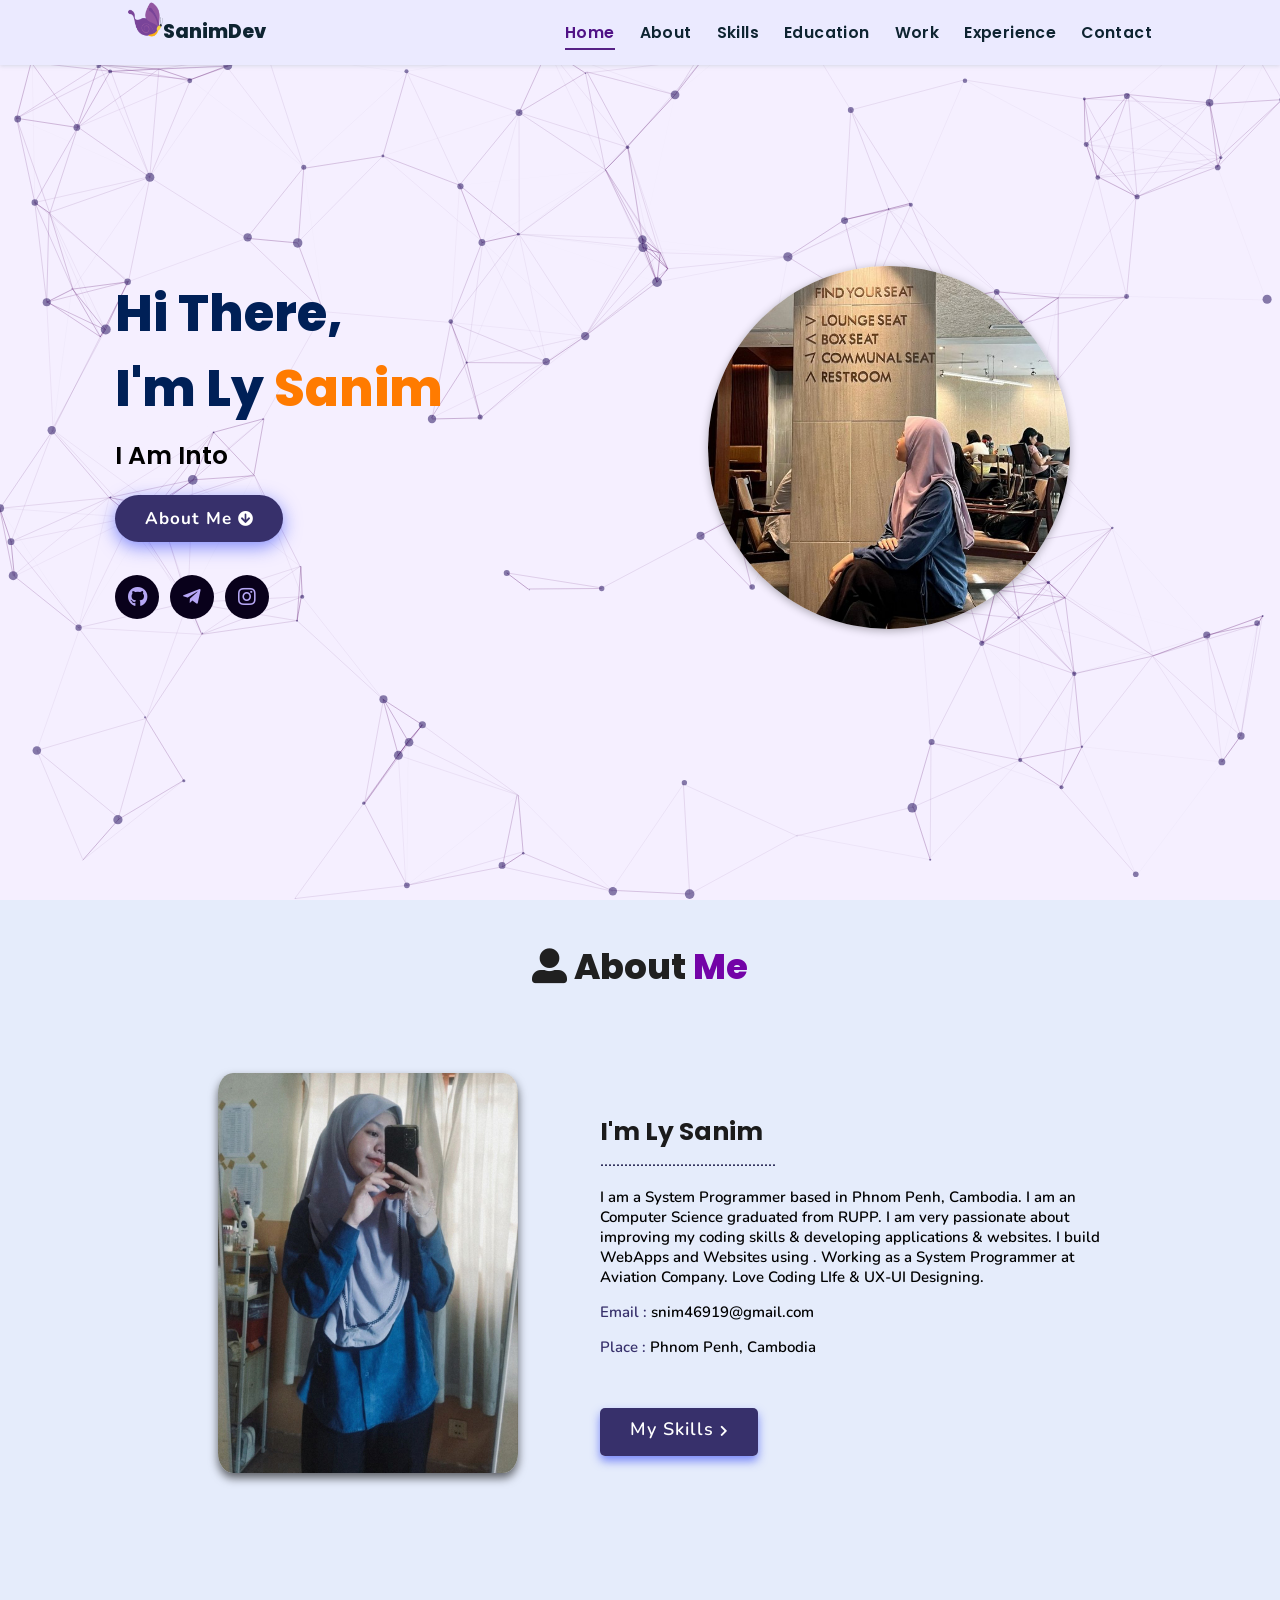
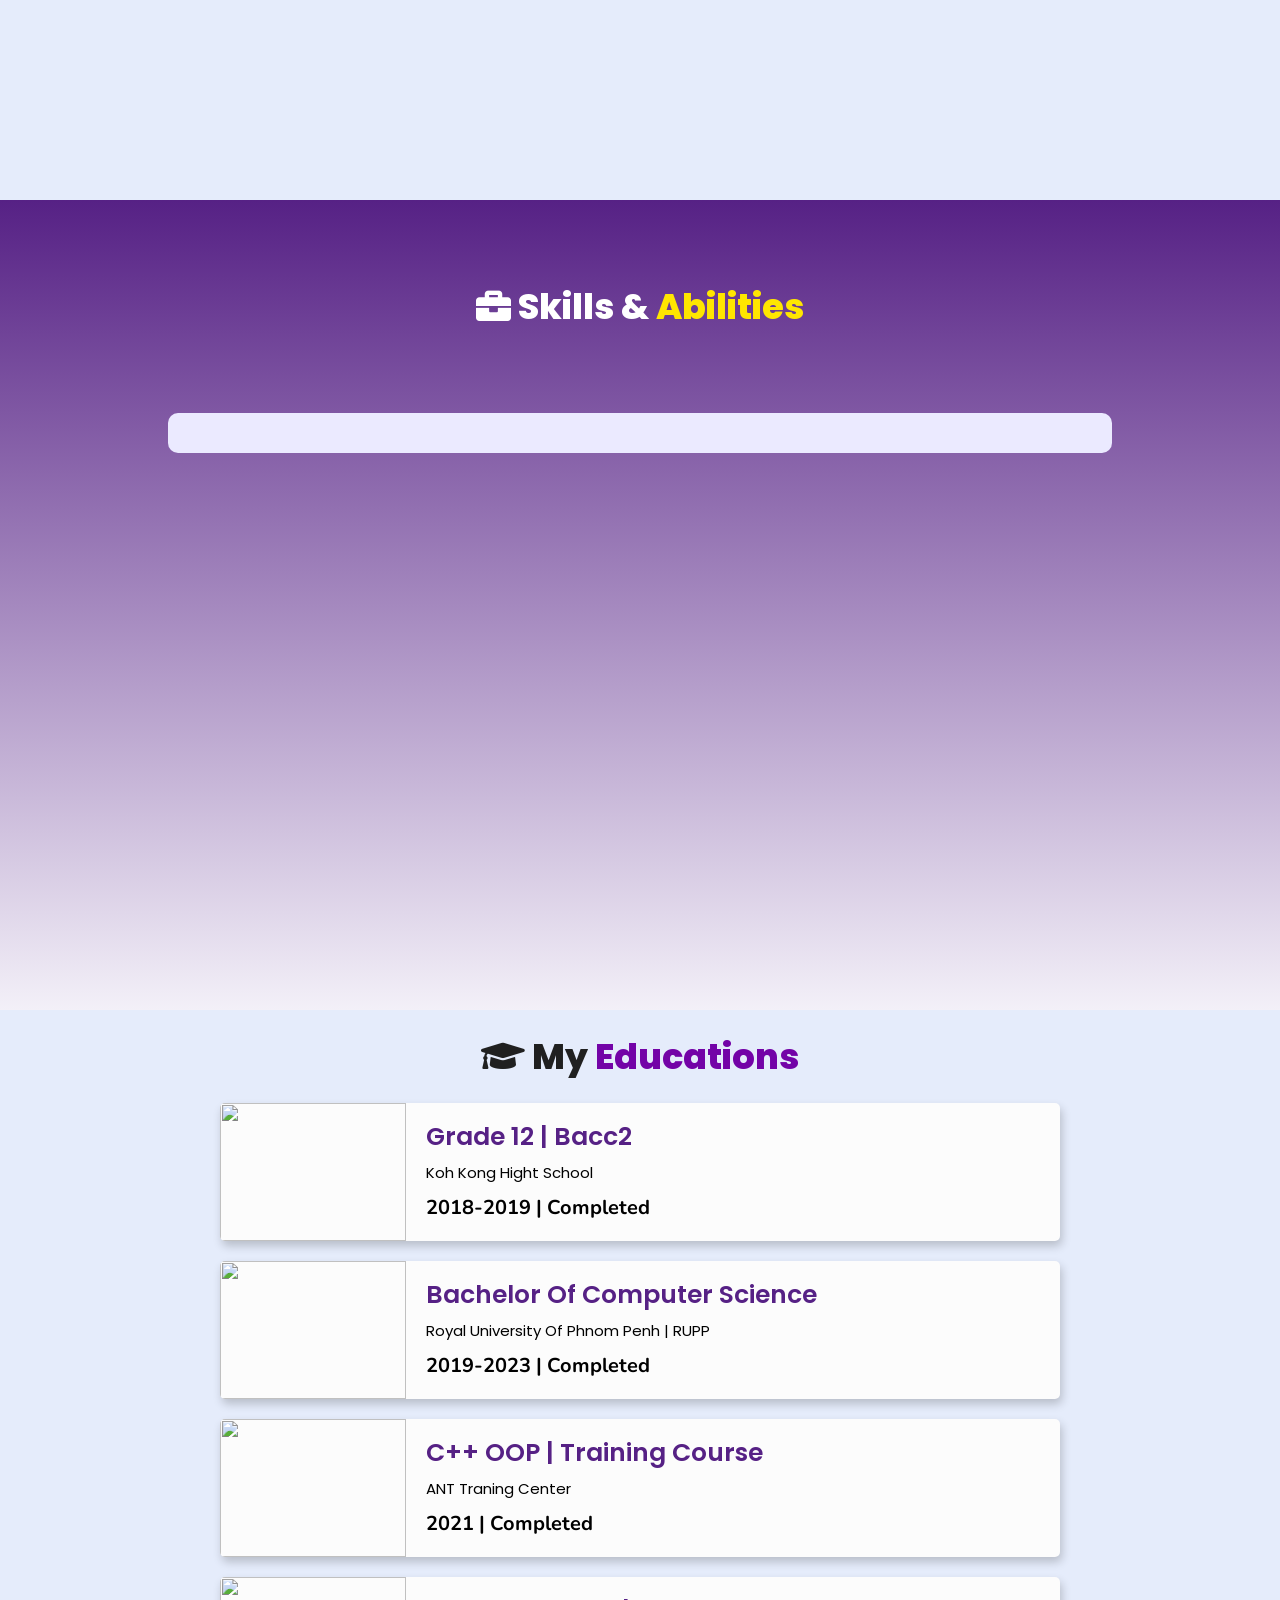
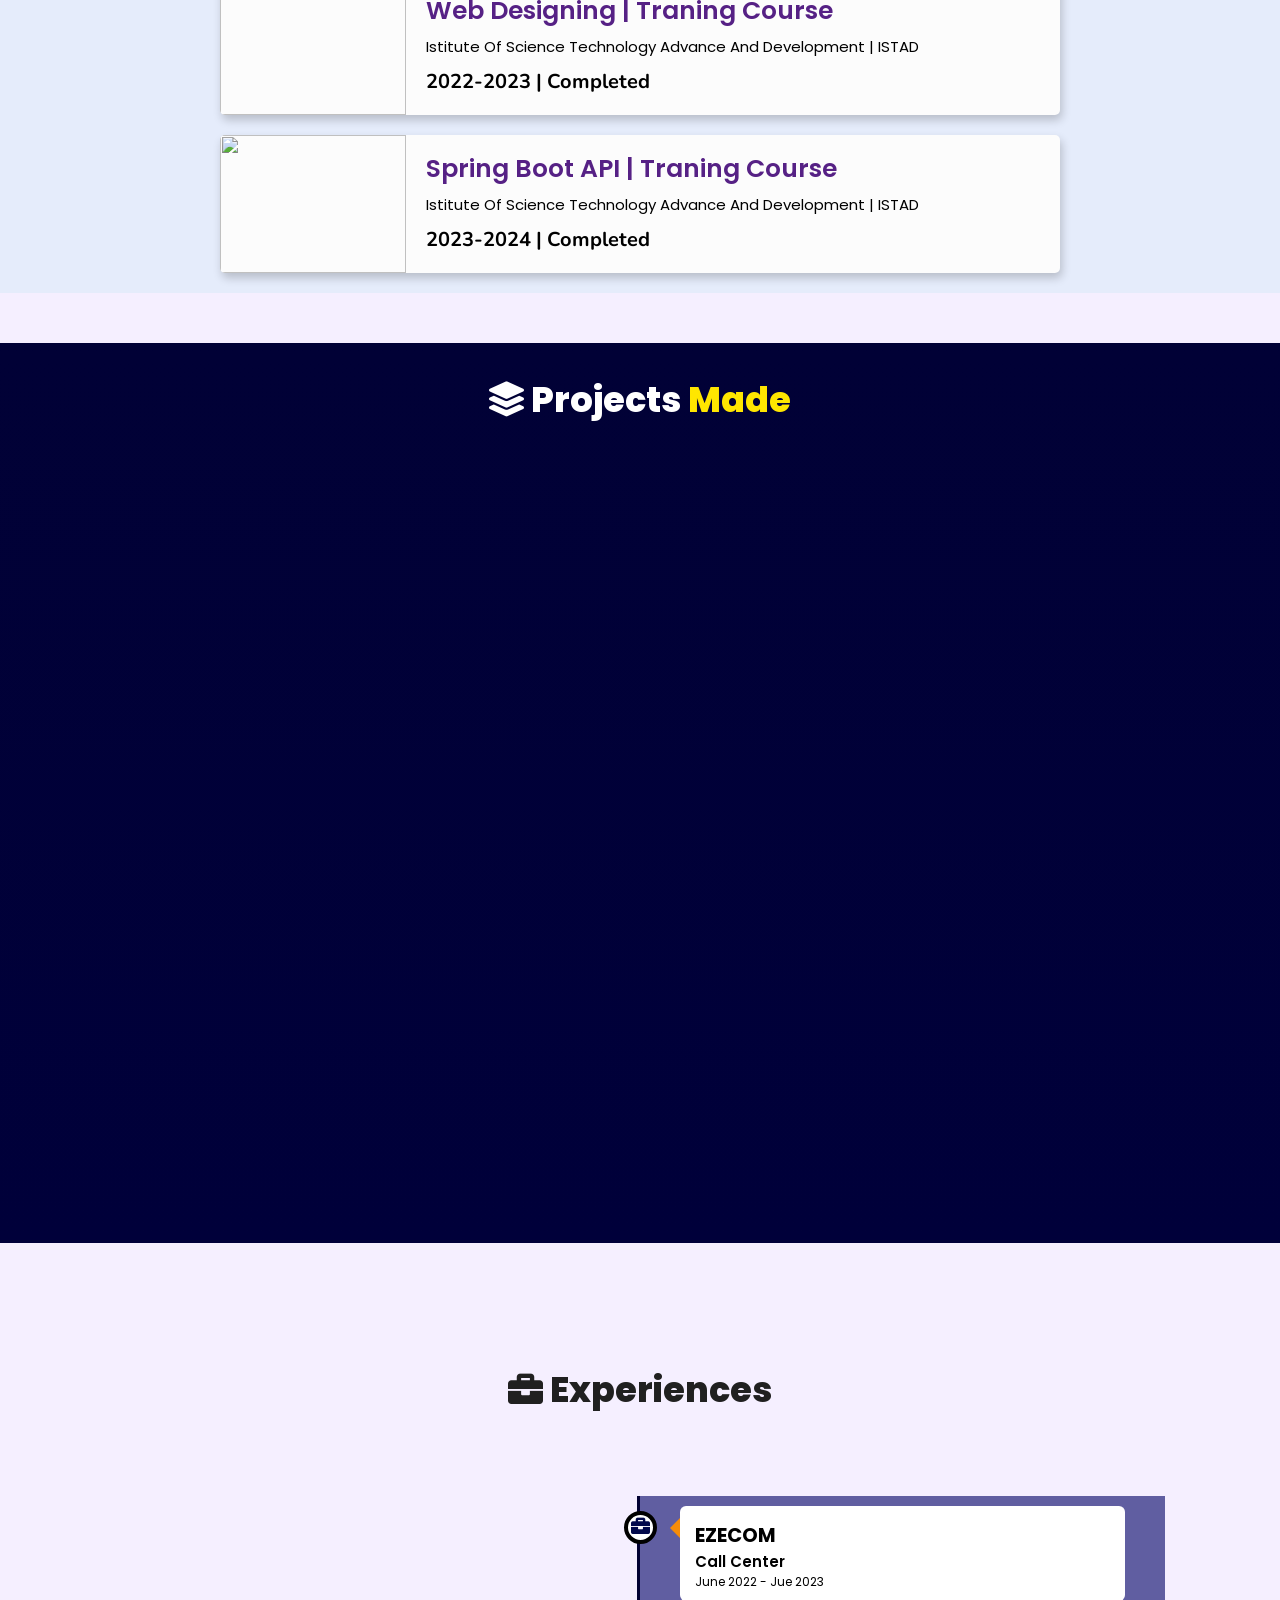
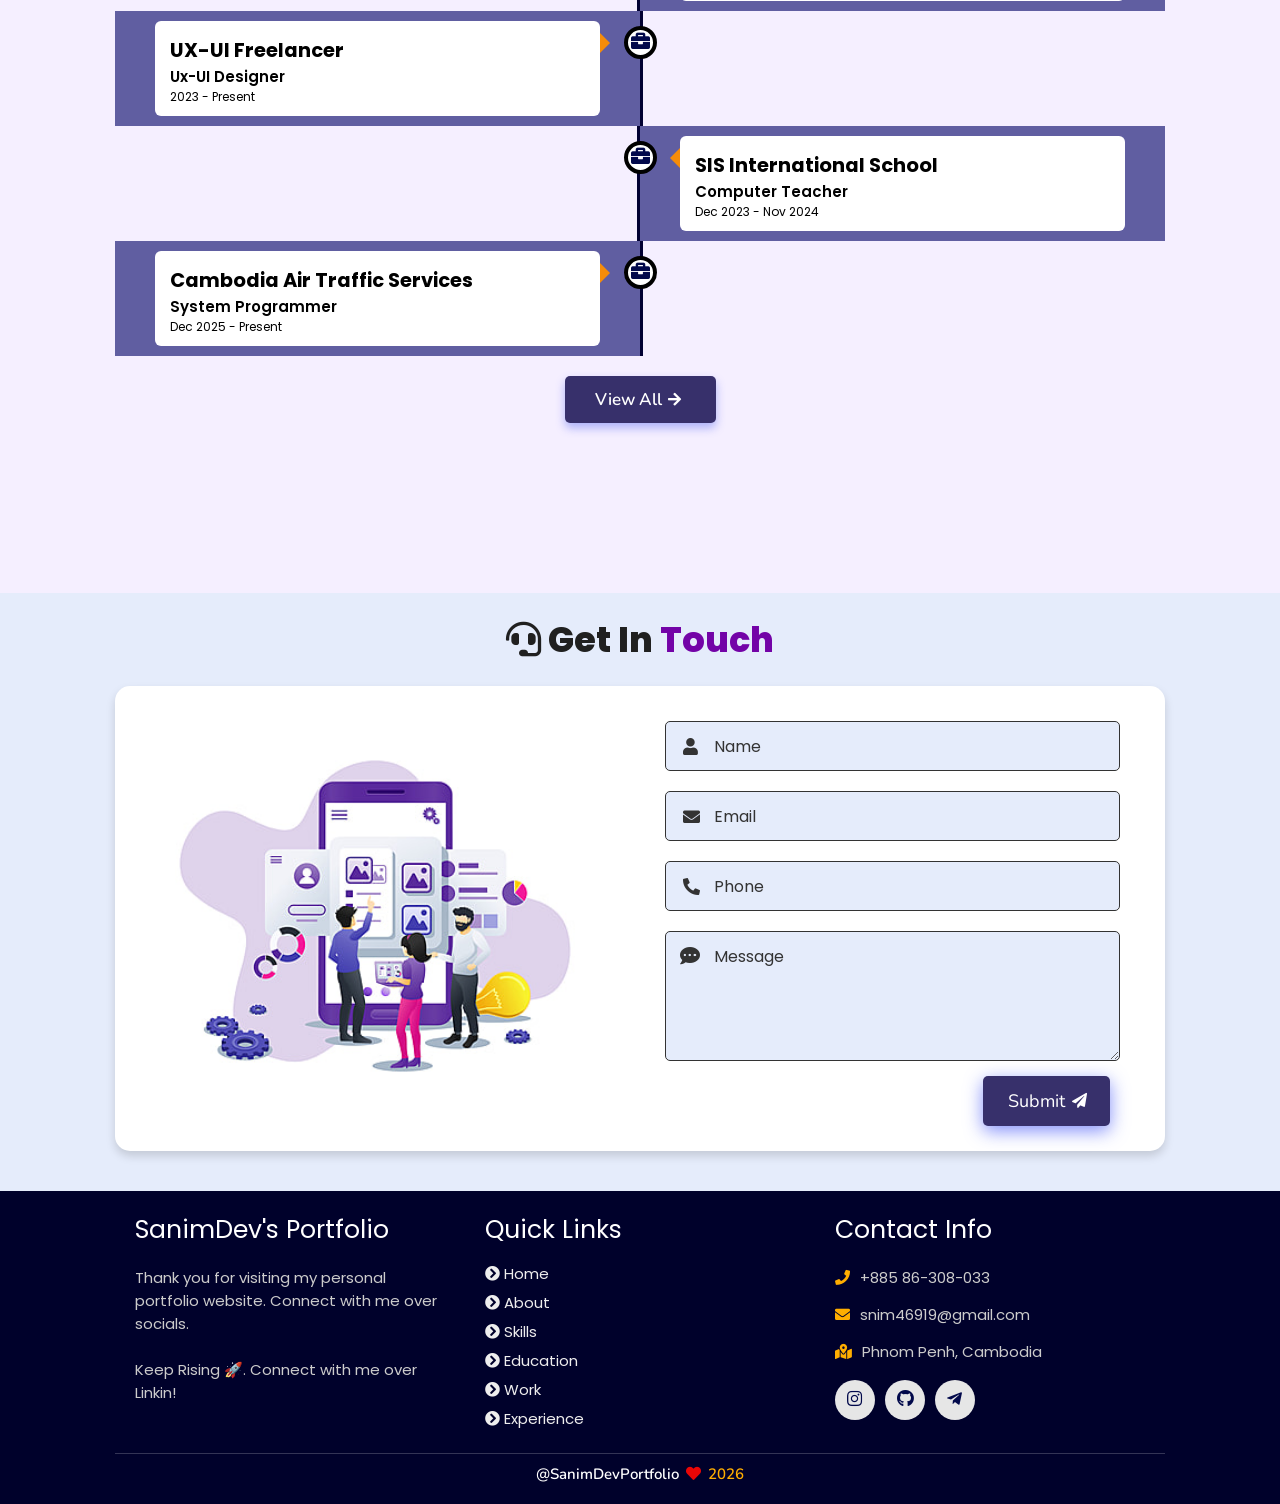
==== commit 0b8c8964: "updated 20032026" ====
--- a/index.html
+++ b/index.html
@@ -251,11 +251,11 @@
 
     </div>
 
-    <div class="viewall">
+    <!-- <div class="viewall">
       <a href="/projects" class="btn"><span>View All</span>
         <i class="fas fa-arrow-right"></i>
       </a>
-    </div>
+    </div> -->
 
 
   </section>
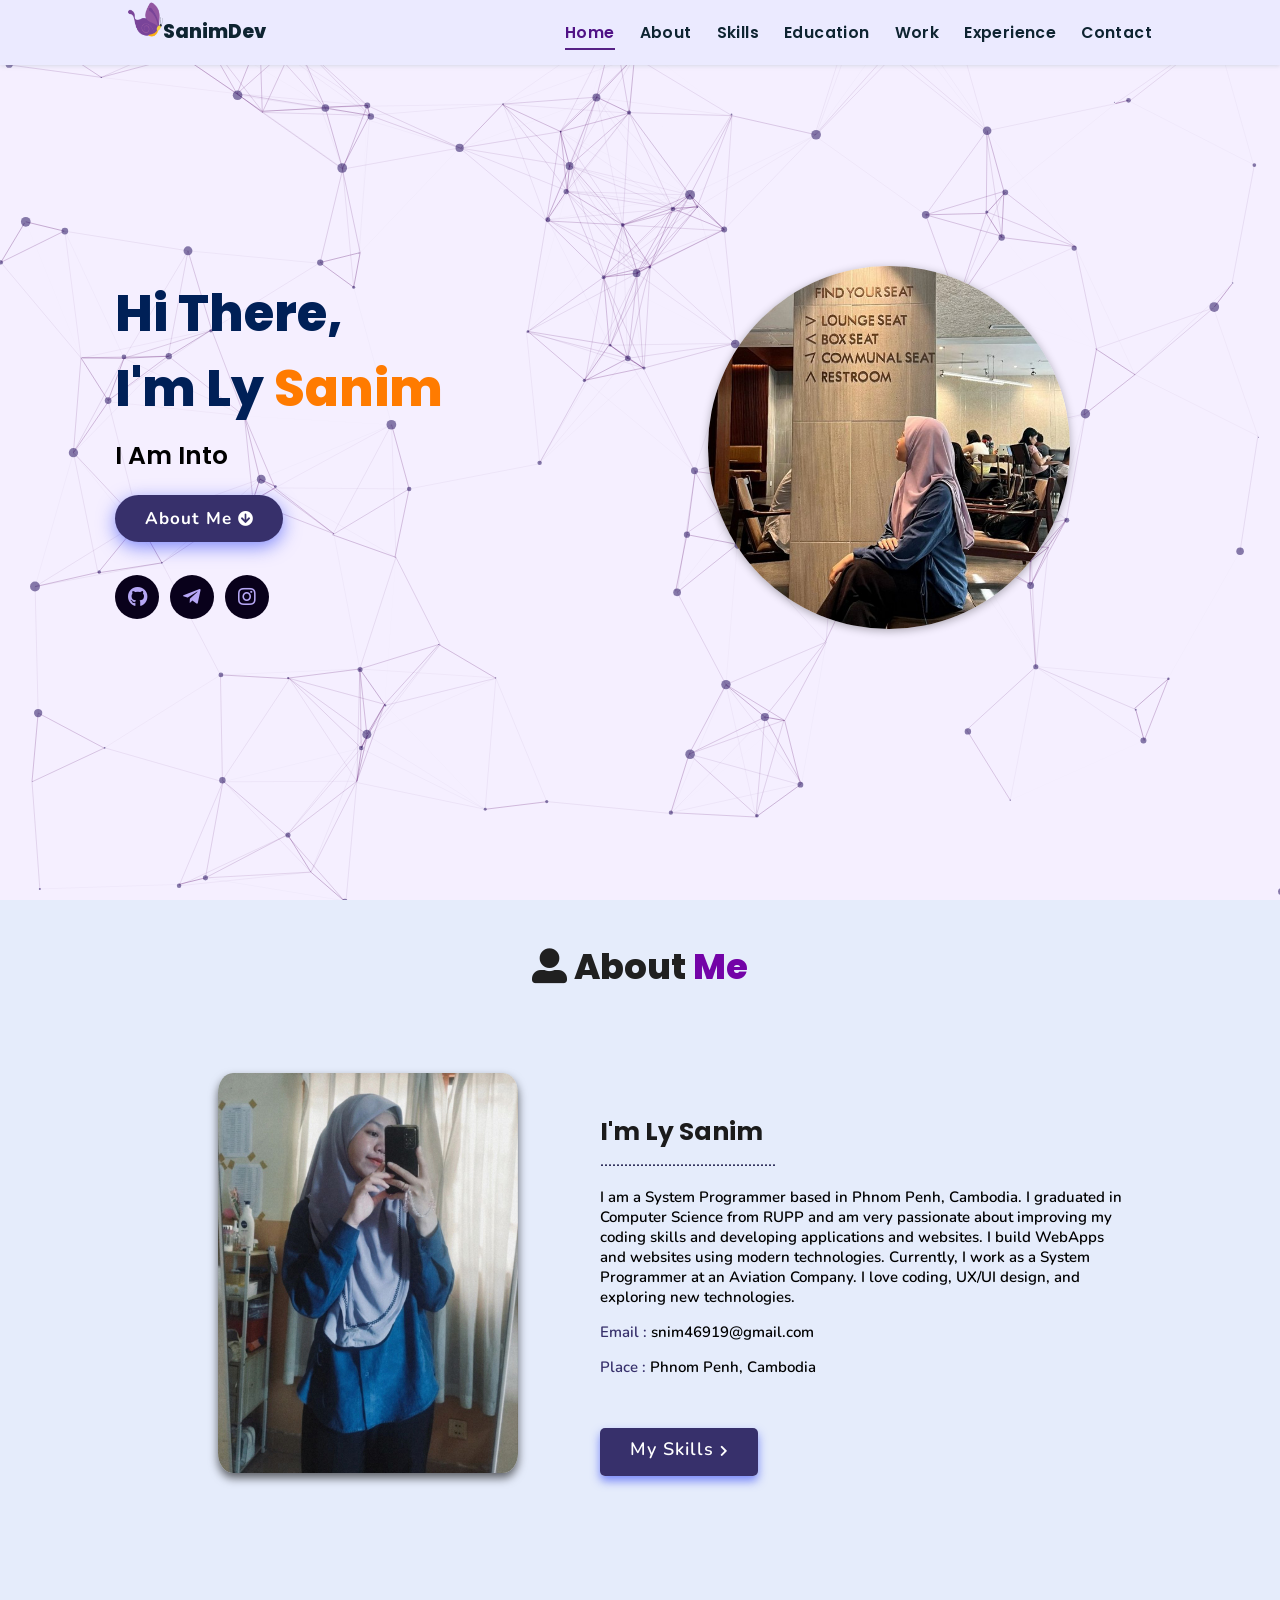
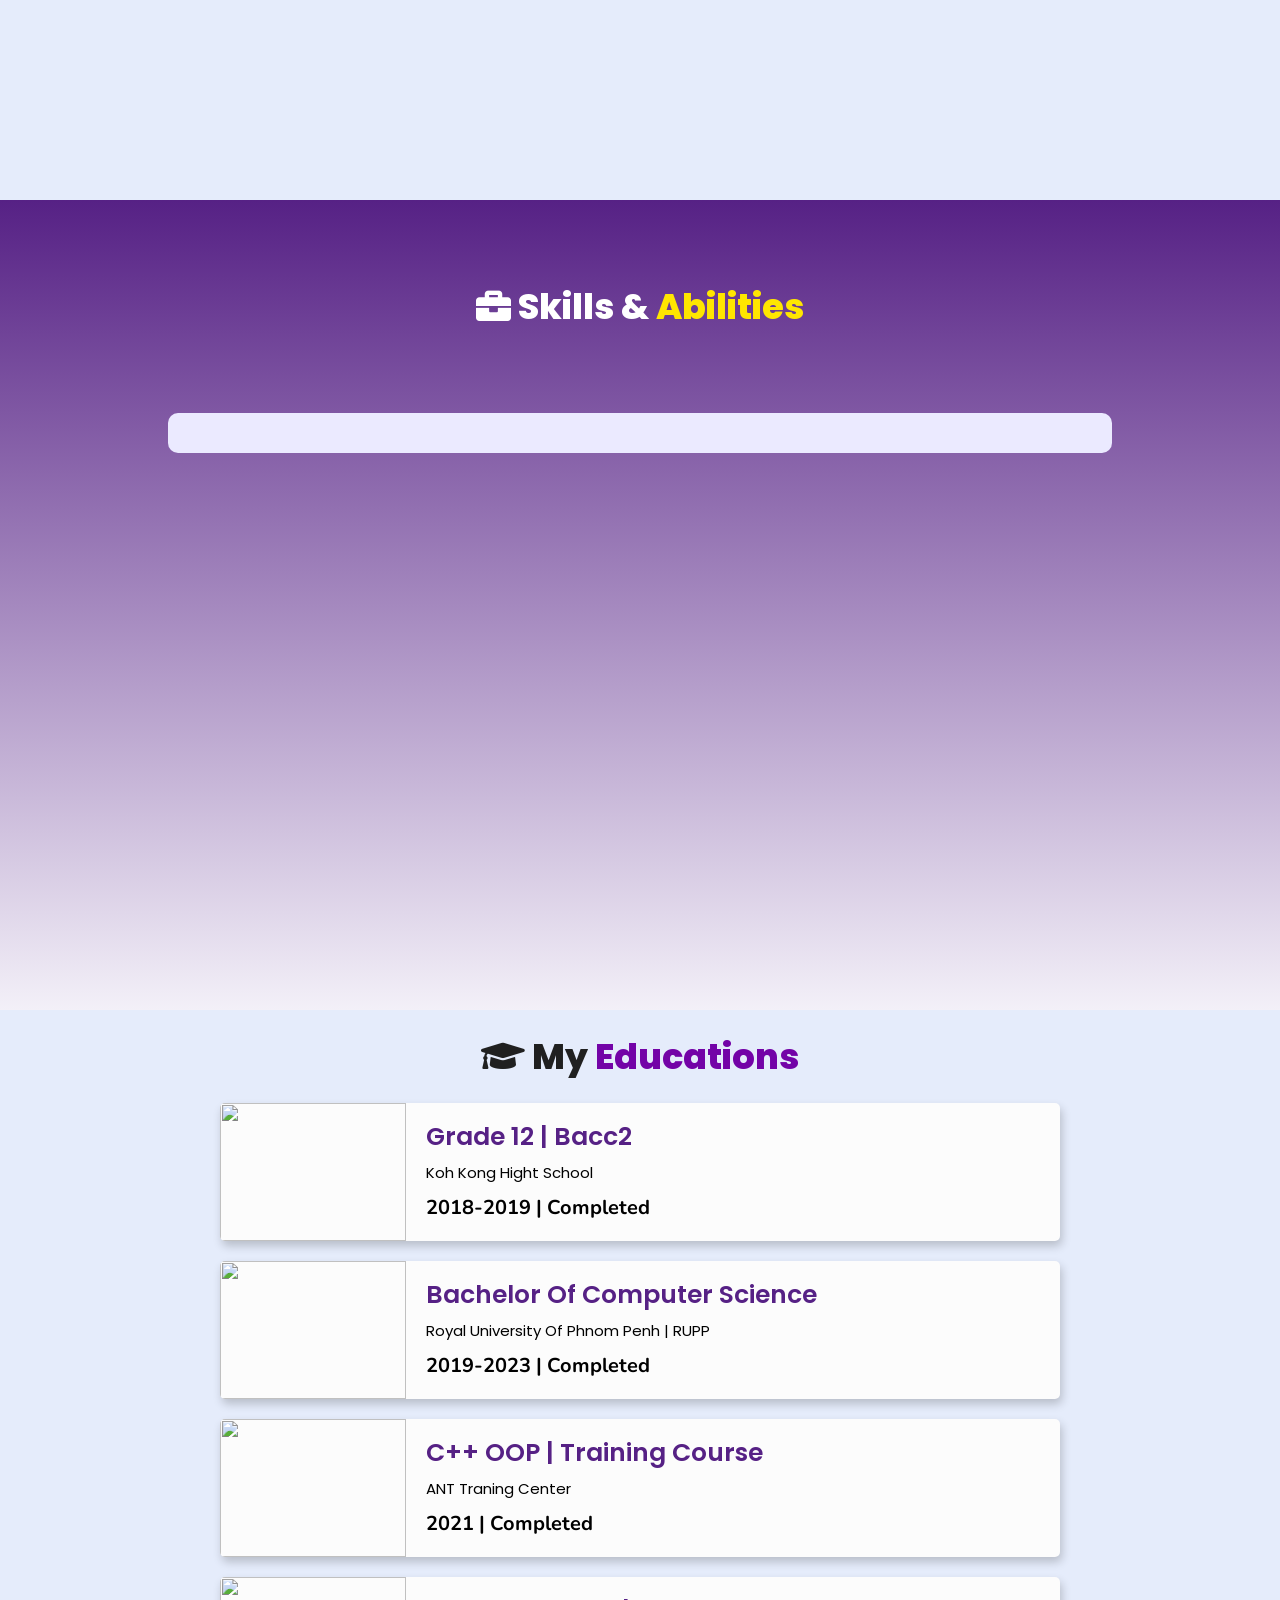
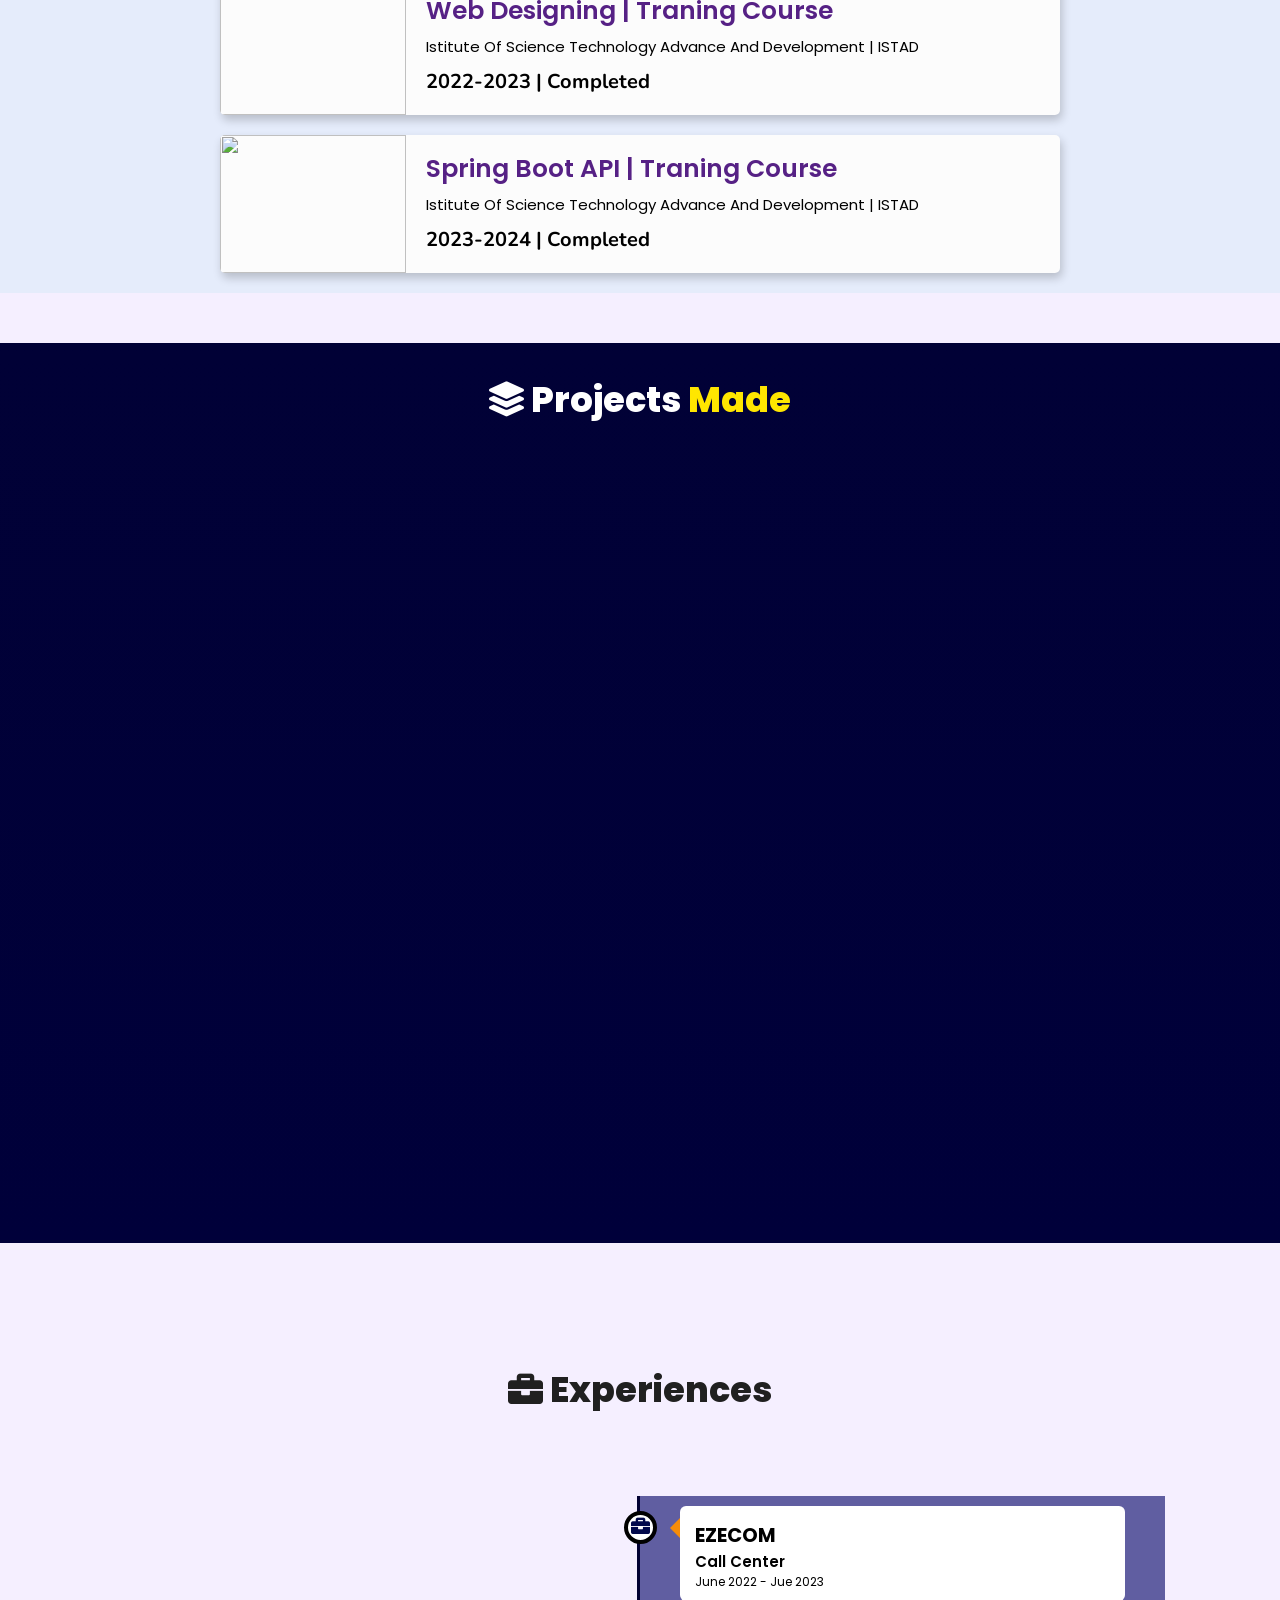
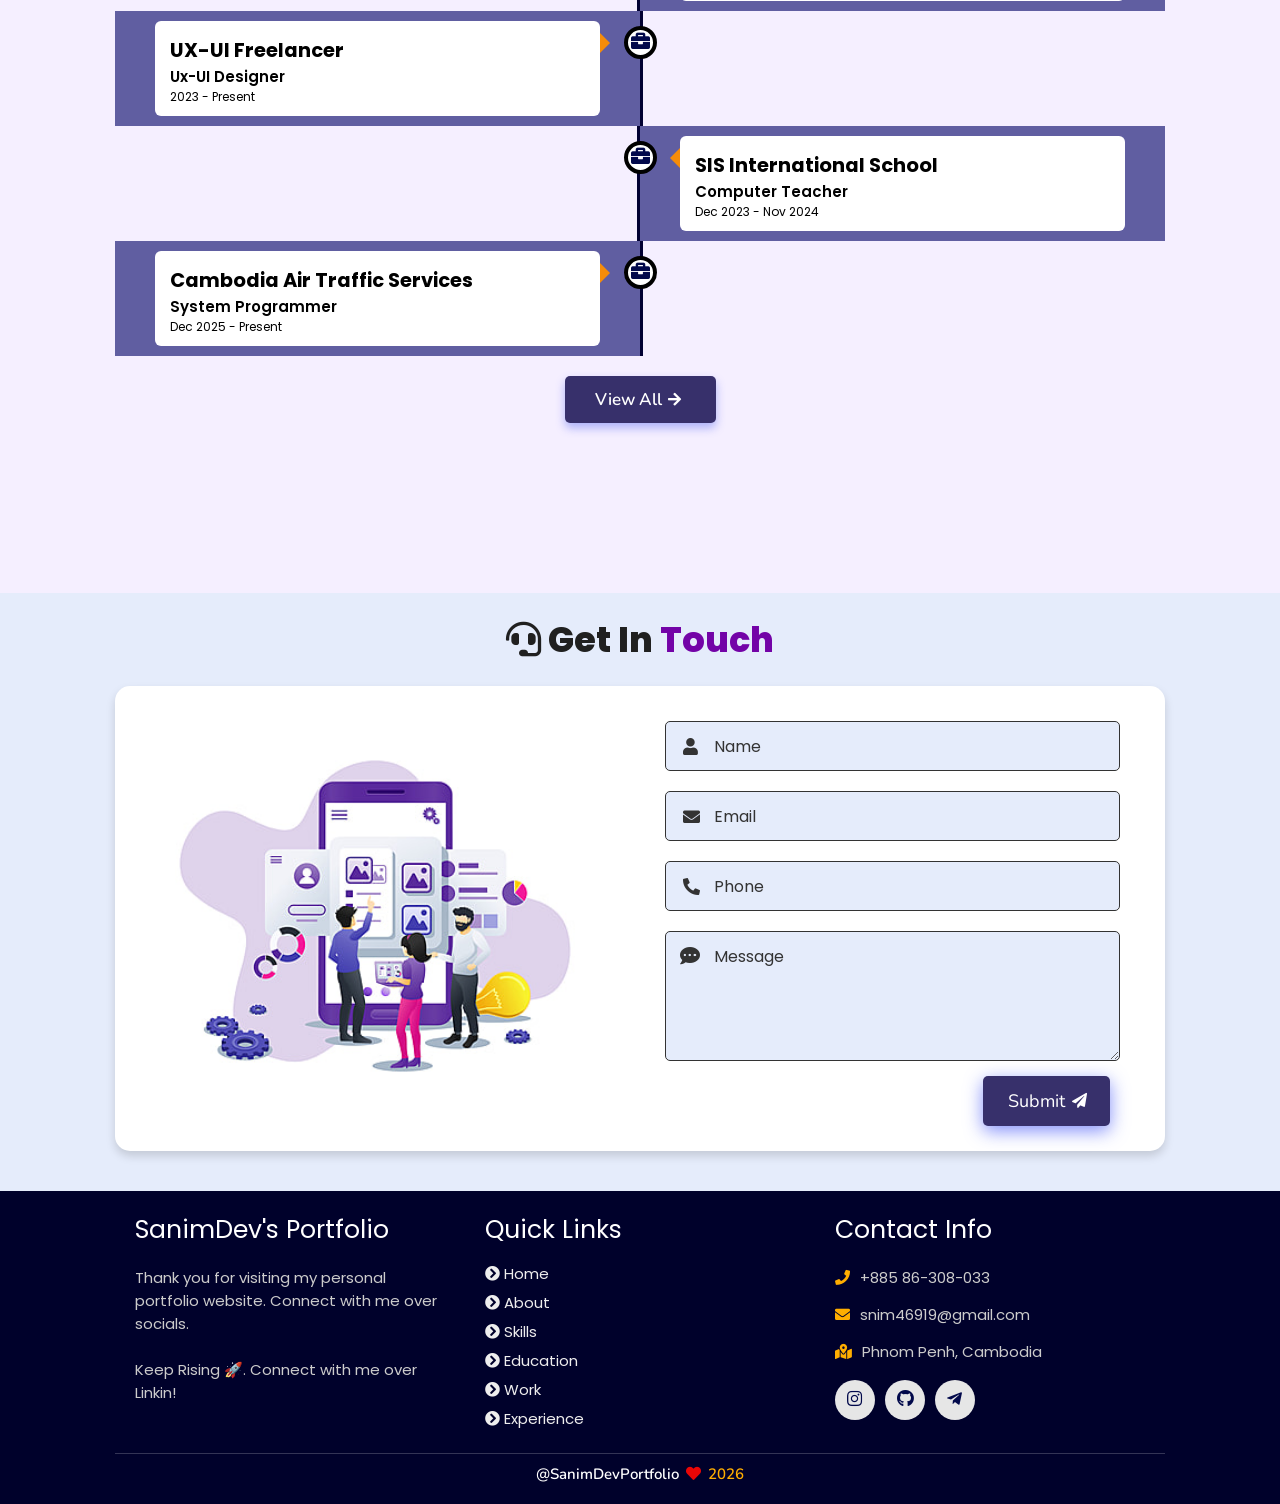
==== commit 19d2a730: "updatee about text" ====
--- a/index.html
+++ b/index.html
@@ -33,8 +33,8 @@
 
   <!-- navbar starts -->
   <header>
-    <a href="/" class="logo" style="padding-bottom: 18px;"><img draggable="false" class="tilt" src="./assets/images/favicon.png" alt="" width="35px"
-        height="37px">SanimDev </a>
+    <a href="/" class="logo" style="padding-bottom: 18px;"><img draggable="false" class="tilt"
+        src="./assets/images/favicon.png" alt="" width="35px" height="37px">SanimDev </a>
 
     <div id="menu" class="fas fa-bars"></div>
     <nav class="navbar">
@@ -101,12 +101,19 @@
         <h3>I'm Ly Sanim</h3>
         <span class="tag">............................................</span>
 
-        <p>I am a System Programmer based in Phnom Penh, Cambodia.
+        <!-- <p>I am a System Programmer based in Phnom Penh, Cambodia.
           I am an Computer Science graduated from RUPP.
           I am very passionate about improving my coding skills & developing applications & websites.
           I build WebApps and Websites using .
           Working as a System Programmer at Aviation Company.
           Love Coding LIfe & UX-UI Designing. </p>
+           -->
+        <p>
+          I am a System Programmer based in Phnom Penh, Cambodia. I graduated in Computer Science from RUPP and am very
+          passionate about improving my coding skills and developing applications and websites. I build WebApps and
+          websites using modern technologies. Currently, I work as a System Programmer at an Aviation Company. I love
+          coding, UX/UI design, and exploring new technologies.
+        </p>
 
         <div class="box-container">
           <!-- <div class="box">
--- a/assets/css/style.css
+++ b/assets/css/style.css
@@ -410,7 +410,7 @@
 /* about section starts */
 .about {
   background: #e5ecfb;
-  height: 50px;
+  /* height: 50px; */
   padding-top: 40px;
 }
 
@@ -519,6 +519,17 @@
 
 /* about media queries starts*/
 @media screen and (max-width: 600px) {
+
+  .about {
+    padding-top: 60px;
+    padding-bottom: 60px;
+  }
+
+  .resumebtn {
+    margin-top: 3rem;
+    text-align: center;
+  }
+
   .about .row .image {
     margin-top: 2rem;
   }
@@ -870,7 +881,8 @@
   transition: 0.5s;
   color: rgb(255, 255, 255);
   font-weight: 700;
-  border: 2px solid #463b9b;;
+  border: 2px solid #463b9b;
+  ;
   background-color: #37306B;
   box-shadow: 0px 5px 10px rgba(65, 84, 241, 0.4);
   text-align: center;
@@ -985,7 +997,8 @@
 }
 
 .experience .content {
-  background-color: #e4e3ff;;
+  background-color: #e4e3ff;
+  ;
   position: relative;
   border-radius: 6px;
 }
@@ -1106,11 +1119,12 @@
 }
 
 .contact .container {
-   max-width: 1050px;
+  max-width: 1050px;
   width: 100%;
   background: #fff;
   border-radius: 1.5rem;
-  margin: 2rem auto; /* ✅ THIS centers it */
+  margin: 2rem auto;
+  /* ✅ THIS centers it */
   box-shadow: 0 5px 10px rgba(0, 0, 0, 0.15);
 }
 
@@ -1238,7 +1252,8 @@
 }
 
 .button-area button:hover {
-  background: #6250b4;;
+  background: #6250b4;
+  ;
 }
 
 .button-area span {
@@ -1453,48 +1468,56 @@
 @import url("https://fonts.googleapis.com/css2?family=Poppins:wght@400;600;700&display=swap");
 @import url('https://fonts.googleapis.com/css2?family=Nunito:ital,wght@0,300;0,400;0,600;0,700;1,300;1,400&display=swap');
 
-*{
+* {
   margin: 0;
   padding: 0;
   box-sizing: border-box;
   text-decoration: none;
-  outline: none; border: none;
-  text-transform:capitalize;
+  outline: none;
+  border: none;
+  text-transform: capitalize;
   transition: all .2s linear;
 }
-html{
+
+html {
   font-size: 62.5%;
   overflow-x: hidden;
   scroll-behavior: smooth;
 }
-body{
+
+body {
   background: #ffffff;
   font-family: 'Poppins', sans-serif;
 }
 
-*::selection{
+*::selection {
   background: #2b3dda;
   color: #fff;
 }
 
-html{
+html {
   font-size: 62.5%;
   overflow-x: hidden;
 }
-html::-webkit-scrollbar{
+
+html::-webkit-scrollbar {
   width: .8rem;
 }
-html::-webkit-scrollbar-track{
+
+html::-webkit-scrollbar-track {
   background: rgb(235, 202, 245);
 }
-html::-webkit-scrollbar-thumb{
+
+html::-webkit-scrollbar-thumb {
   background: #420177;
 }
 
 /* navbar starts */
-header{
+header {
   position: fixed;
-  top: 0; left: 0; right: 0;
+  top: 0;
+  left: 0;
+  right: 0;
   z-index: 1000;
   display: flex;
   align-items: center;
@@ -1502,125 +1525,149 @@
   padding: 1.7rem 10%;
   height: 6.5rem;
   background-color: #EBEAFF;
-  box-shadow: 0 1px 4px rgba(146,161,176,.3);
-}
-section{
+  box-shadow: 0 1px 4px rgba(146, 161, 176, .3);
+}
+
+section {
   min-height: 100vh;
   padding: 2rem 9%;
 }
-.heading{
+
+.heading {
   font-size: 3.5rem;
   color: rgb(20, 20, 20);
   font-weight: 800;
   text-align: center;
 }
-.heading span{
+
+.heading span {
   color: rgb(115, 3, 167);
 }
-header .logo{
+
+header .logo {
   font-size: 1.9rem;
   font-weight: 800;
   text-decoration: none;
   color: #0E2431;
 }
+
 header .logo i {
   font-size: 2.2rem;
 }
+
 header .logo:hover {
   color: #fc8c05;
 }
-header .navbar ul{
+
+header .navbar ul {
   list-style: none;
   display: flex;
   justify-content: center;
   align-items: center;
 }
-header .navbar li{
+
+header .navbar li {
   margin-left: 2.5rem;
 }
-header .navbar ul li a{
+
+header .navbar ul li a {
   font-size: 1.57rem;
   color: #0E2431;
   font-weight: 600;
   text-decoration: none;
   letter-spacing: 0.04rem;
 }
+
 header .navbar ul li a.active,
-header .navbar ul li a:hover{
- color: #501286;
+header .navbar ul li a:hover {
+  color: #501286;
   border-bottom: 0.2rem solid #562185;
   padding: .5rem 0;
 }
+
 /* navbar ends */
 
 /* hamburger icon starts*/
-#menu{
+#menu {
   font-size: 3rem;
   cursor: pointer;
   color: rgb(24, 2, 63);
   display: none;
 }
-@media(max-width:768px){
-  #menu{
-      display: block;
-  }
-  header .navbar{
+
+@media(max-width:768px) {
+  #menu {
+    display: block;
+  }
+
+  header .navbar {
     position: fixed;
-    top: 6.5rem; right: -120%;
+    top: 6.5rem;
+    right: -120%;
     width: 75%;
     height: 100%;
     text-align: left;
     align-items: flex-start;
     background-color: #0e0f31;
   }
-  header .navbar ul{
+
+  header .navbar ul {
     flex-flow: column;
     padding: 1rem;
   }
-  header .navbar ul li{
+
+  header .navbar ul li {
     text-align: center;
     width: 100%;
     margin: 1rem 0;
     border-radius: .5rem;
     width: 26rem;
   }
-  header .navbar ul li a{
+
+  header .navbar ul li a {
     display: block;
     padding: 1rem;
     text-align: left;
     color: #fff;
     font-size: 2rem;
   }
+
   header .navbar ul li a.active,
-  header .navbar ul li a:hover{
+  header .navbar ul li a:hover {
     padding: 1rem;
     color: #fff;
     border-radius: .5rem;
     border-bottom: .5rem solid #011aff;
   }
-  .fa-times{
+
+  .fa-times {
     transform: rotate(180deg);
   }
-  header .navbar.nav-toggle{
+
+  header .navbar.nav-toggle {
     right: 0;
   }
 }
+
 /* hamburger icon ends */
 
 /* experience section starts */
 .experience {
   margin-top: 5rem;
 }
+
 .experience .quote {
   text-align: center;
   font-size: 1.5rem;
   font-weight: 600;
 }
+
 .experience .timeline {
   position: relative;
   max-width: 1200px;
   margin: 2rem auto;
 }
+
 .experience .timeline::after {
   content: '';
   position: absolute;
@@ -1632,14 +1679,16 @@
   margin-left: -3px;
   z-index: -2;
 }
+
 .experience .container {
   padding: 10px 40px;
   position: relative;
   background-color: #605EA1;
   width: 50%;
 }
+
 /*circles on timeline*/
-.experience .container::after {    
+.experience .container::after {
   content: "\f0b1";
   position: absolute;
   width: 25px;
@@ -1653,15 +1702,18 @@
   font-size: 1.89rem;
   text-align: center;
   font-weight: 600;
-  color:#02094b;
+  color: #02094b;
   font-family: 'Font Awesome\ 5 Free';
 }
+
 .experience .left {
   left: 0;
 }
+
 .experience .right {
   left: 50%;
 }
+
 /* arrows pointing right */
 .experience .left::before {
   content: " ";
@@ -1675,6 +1727,7 @@
   border-width: 10px 0 10px 10px;
   border-color: transparent transparent transparent #f68c09;
 }
+
 /* arrows pointing left  */
 .experience .right::before {
   content: " ";
@@ -1688,36 +1741,44 @@
   border-width: 10px 10px 10px 0;
   border-color: transparent #f68c09 transparent transparent;
 }
+
 .experience .right::after {
   left: -16px;
 }
+
 .experience .content {
   background-color: #ffffff;
   position: relative;
   border-radius: 6px;
 }
-.experience .content .tag{
+
+.experience .content .tag {
   font-size: 1.3rem;
   padding-top: 1.5rem;
   padding-left: 1.5rem;
 }
-.experience .content .desc{
+
+.experience .content .desc {
   margin-left: 1.5rem;
   padding-bottom: 1rem;
 }
-.experience .content .desc h3{
+
+.experience .content .desc h3 {
   font-size: 1.5rem;
   font-weight: 600;
 }
-.experience .content .desc p{
+
+.experience .content .desc p {
   font-size: 1.2rem;
 }
+
 /* view all button */
-.morebtn{
+.morebtn {
   display: flex;
   justify-content: center;
   margin-bottom: 2rem;
 }
+
 .morebtn .btn {
   position: relative;
   line-height: 0;
@@ -1729,19 +1790,23 @@
   box-shadow: 0px 5px 10px rgba(65, 84, 241, 0.4);
   text-align: center;
 }
+
 .morebtn .btn span {
   font-weight: 600;
   font-size: 1.7rem;
   font-family: 'Nunito', sans-serif;
 }
+
 .morebtn .btn i {
   margin-right: 0.5rem;
   font-size: 1.5rem;
   transition: 0.3s;
 }
-.morebtn .btn:hover{
+
+.morebtn .btn:hover {
   background: #6250b4;
 }
+
 .morebtn .btn:hover i {
   transform: translateX(-8px);
 }
@@ -1749,82 +1814,99 @@
 /* Media queries - Responsive timeline on screens less than 600px wide */
 @media screen and (max-width: 600px) {
   .experience .timeline::after {
-  left: 31px;
-  }
+    left: 31px;
+  }
+
   .experience .container {
-  width: 100%;
-  padding-left: 70px;
-  padding-right: 25px;
-  }
+    width: 100%;
+    padding-left: 70px;
+    padding-right: 25px;
+  }
+
   .experience .container::before {
-  left: 60px;
-  border: medium solid #f68c09;
-  border-width: 10px 10px 10px 0;
-  border-color: transparent #f68c09 transparent transparent;
-  }
+    left: 60px;
+    border: medium solid #f68c09;
+    border-width: 10px 10px 10px 0;
+    border-color: transparent #f68c09 transparent transparent;
+  }
+
   .experience .left::after {
     left: 15px;
   }
+
   .experience .right::after {
     left: 15px;
   }
+
   .experience .right {
-  left: 0%;
-  }
+    left: 0%;
+  }
+
   .experience .container::after {
-    font-size: 2.2rem;;
-  }
-}
+    font-size: 2.2rem;
+    ;
+  }
+}
+
 /* experience media queries ends */
 /* experience section ends */
 
 
 /* footer section starts */
-.footer{
+.footer {
   min-height: auto;
   padding-top: 0;
   background: rgb(0, 1, 43);
 }
-.footer .box-container{
+
+.footer .box-container {
   display: flex;
   justify-content: center;
   flex-wrap: wrap;
 }
-.footer .box-container .box{
+
+.footer .box-container .box {
   flex: 1 1 25rem;
   margin: 2rem;
 }
-.footer .box-container .box h3{
+
+.footer .box-container .box h3 {
   font-size: 2.5rem;
   color: #fff;
   padding-bottom: 1rem;
   font-weight: normal;
 }
-.footer .box-container .box p{
+
+.footer .box-container .box p {
   font-size: 1.5rem;
   color: #ccc;
   padding: .7rem 0;
   text-transform: none;
 }
-.footer .box-container .box p i{
+
+.footer .box-container .box p i {
   padding-right: 1rem;
   color: #ffae00;
 }
-.footer .box-container .box a{
+
+.footer .box-container .box a {
   font-size: 1.5rem;
   color: rgb(238, 238, 238);
   padding: .3rem 0;
   display: block;
 }
-.footer .box-container .box a:hover{
+
+.footer .box-container .box a:hover {
   color: #ffae00;
 }
-.footer .box-container .box .share{
+
+.footer .box-container .box .share {
   display: flex;
   flex-wrap: wrap;
   padding: 1rem 0;
 }
-.footer .box-container .box .share a{
+
+.footer .box-container .box .share a {
   height: 4rem;
   width: 4rem;
   padding: 1rem;
@@ -1837,70 +1919,83 @@
   color: #02094b;
   border: none;
 }
-.footer .box-container .box .share a:hover{
+
+.footer .box-container .box .share a:hover {
   background: transparent;
   transform: scale(0.98);
   border: .1rem solid rgb(180, 178, 178);
   color: #ffae00;
 }
-.footer .credit{
+
+.footer .credit {
   padding: 1rem 0 0 0;
   text-align: center;
   font-size: 1.5rem;
-  font-family: 'Nunito',sans-serif;
+  font-family: 'Nunito', sans-serif;
   font-weight: 600;
   color: #fff;
   border-top: .1rem solid #fff3;
 }
-.footer .credit a{
+
+.footer .credit a {
   color: #ffae00;
 }
-.footer .fa{
-    color: #E90606;
-    margin: 0 .3rem;
-    font-size: 1.5rem;
-    animation: pound .35s infinite alternate;
-}
-@-webkit-keyframes pound{
-  to{
+
+.footer .fa {
+  color: #E90606;
+  margin: 0 .3rem;
+  font-size: 1.5rem;
+  animation: pound .35s infinite alternate;
+}
+
+@-webkit-keyframes pound {
+  to {
     transform: scale(1.1);
   }
 }
-@keyframes pound{
-  to{
+
+@keyframes pound {
+  to {
     transform: scale(1.1);
-}
-}
-@media(max-width:450px){
-  .footer .box-container .box{
+  }
+}
+
+@media(max-width:450px) {
+  .footer .box-container .box {
     margin: 2rem;
   }
-  .footer .box-container .box p{
+
+  .footer .box-container .box p {
     padding: 0.7rem;
   }
-  .footer .box-container .box .share a{
+
+  .footer .box-container .box .share a {
     padding: 1.1rem;
   }
 }
+
 /* footer section ends */
 
 /* common media queries starts*/
-@media(max-width:450px){
-  html{
+@media(max-width:450px) {
+  html {
     font-size: 55%;
   }
-  body{
+
+  body {
     padding-right: 0;
   }
-  section{
+
+  section {
     padding: 2rem;
   }
 }
+
 /* common media queries ends*/
 
 
 /* scroll top starts */
-#scroll-top{
+#scroll-top {
   position: fixed;
   top: -140%;
   right: 2rem;
@@ -1912,9 +2007,11 @@
   transition: 1s linear;
   z-index: 1000;
 }
-#scroll-top.active{
+
+#scroll-top.active {
   top: calc(100% - 12rem);
 }
+
 /* scroll top ends */
 .desc ul {
   padding-left: 20px;
@@ -1933,48 +2030,56 @@
 @import url("https://fonts.googleapis.com/css2?family=Poppins:wght@400;600;700&display=swap");
 @import url('https://fonts.googleapis.com/css2?family=Nunito:ital,wght@0,300;0,400;0,600;0,700;1,300;1,400&display=swap');
 
-*{
+* {
   margin: 0;
   padding: 0;
   box-sizing: border-box;
   text-decoration: none;
-  outline: none; border: none;
-  text-transform:capitalize;
+  outline: none;
+  border: none;
+  text-transform: capitalize;
   transition: all .2s linear;
 }
-html{
+
+html {
   font-size: 62.5%;
   overflow-x: hidden;
   scroll-behavior: smooth;
 }
-body{
+
+body {
   background: #F5EFFF;
   font-family: 'Poppins', sans-serif;
 }
 
-*::selection{
+*::selection {
   background: #2b3dda;
   color: #fff;
 }
 
-html{
+html {
   font-size: 62.5%;
   overflow-x: hidden;
 }
-html::-webkit-scrollbar{
+
+html::-webkit-scrollbar {
   width: .8rem;
 }
-html::-webkit-scrollbar-track{
+
+html::-webkit-scrollbar-track {
   background: rgb(235, 202, 245);
 }
-html::-webkit-scrollbar-thumb{
+
+html::-webkit-scrollbar-thumb {
   background: #420177;
 }
 
 /* navbar starts */
-header{
+header {
   position: fixed;
-  top: 0; left: 0; right: 0;
+  top: 0;
+  left: 0;
+  right: 0;
   z-index: 1000;
   display: flex;
   align-items: center;
@@ -1982,145 +2087,170 @@
   padding: 1.7rem 10%;
   height: 6.5rem;
   background-color: #EBEAFF;
-  box-shadow: 0 1px 4px rgba(146,161,176,.3);
-}
-
-section{
+  box-shadow: 0 1px 4px rgba(146, 161, 176, .3);
+}
+
+section {
   min-height: 100vh;
   padding: 2rem 9%;
 }
 
 .work .box-container {
   display: grid;
-  grid-template-columns: repeat(3, 1fr); /* ✅ 3 cards per row */
+  grid-template-columns: repeat(3, 1fr);
+  /* ✅ 3 cards per row */
   gap: 2rem;
 
   max-width: 1200px;
-  margin: 2rem auto; /* ✅ center */
-}
-
-.heading{
+  margin: 2rem auto;
+  /* ✅ center */
+}
+
+.heading {
   font-size: 3.5rem;
   color: rgb(32, 32, 32);
   font-weight: 800;
   text-align: center;
 }
-.heading span{
+
+.heading span {
   color: rgb(115, 3, 167);
 }
-header .logo{
+
+header .logo {
   font-size: 1.9rem;
   font-weight: 800;
   text-decoration: none;
   color: #0E2431;
 }
+
 header .logo i {
   font-size: 2.2rem;
 }
+
 header .logo:hover {
   color: #fc8c05;
 }
-header .navbar ul{
+
+header .navbar ul {
   list-style: none;
   display: flex;
   justify-content: center;
   align-items: center;
 }
-header .navbar li{
+
+header .navbar li {
   margin-left: 2.5rem;
 }
-header .navbar ul li a{
+
+header .navbar ul li a {
   font-size: 1.57rem;
   color: #0E2431;
   font-weight: 600;
   text-decoration: none;
   letter-spacing: 0.04rem;
 }
+
 header .navbar ul li a.active,
-header .navbar ul li a:hover{
+header .navbar ul li a:hover {
   color: #501286;
   border-bottom: 0.2rem solid #562185;
   padding: .5rem 0;
 }
+
 /* navbar ends */
 
 /* hamburger icon starts*/
-#menu{
+#menu {
   font-size: 3rem;
   cursor: pointer;
   color: rgb(24, 2, 63);
   display: none;
 }
-@media(max-width:768px){
-  #menu{
-      display: block;
-  }
-  header .navbar{
+
+@media(max-width:768px) {
+  #menu {
+    display: block;
+  }
+
+  header .navbar {
     position: fixed;
-    top: 6.5rem; right: -120%;
+    top: 6.5rem;
+    right: -120%;
     width: 75%;
     height: 100%;
     text-align: left;
     align-items: flex-start;
     background-color: #0e0f31;
   }
-  header .navbar ul{
+
+  header .navbar ul {
     flex-flow: column;
     padding: 1rem;
   }
-  header .navbar ul li{
+
+  header .navbar ul li {
     text-align: center;
     width: 100%;
     margin: 1rem 0;
     border-radius: .5rem;
     width: 26rem;
   }
-  header .navbar ul li a{
+
+  header .navbar ul li a {
     display: block;
     padding: 1rem;
     text-align: left;
     color: #fff;
     font-size: 2rem;
   }
+
   header .navbar ul li a.active,
-  header .navbar ul li a:hover{
+  header .navbar ul li a:hover {
     padding: 1rem;
     color: #fff;
     border-radius: .5rem;
     border-bottom: .5rem solid #011aff;
   }
-  .fa-times{
+
+  .fa-times {
     transform: rotate(180deg);
   }
-  header .navbar.nav-toggle{
+
+  header .navbar.nav-toggle {
     right: 0;
   }
 }
+
 /* hamburger icon ends */
 
 /* work section starts */
-.work{
+.work {
   /* background: #010124; */
   background: linear-gradient(to bottom, #010136, #00003a);
   margin-top: 5rem;
 }
-.work h2{
+
+.work h2 {
   color: #fff;
   padding: 1rem;
 }
-.work .heading span{
+
+.work .heading span {
   color: rgb(255, 230, 0);
 }
-.work .button-group{
+
+.work .button-group {
   display: flex;
   flex-wrap: wrap;
-  gap:1rem;
+  gap: 1rem;
   margin: 2rem auto;
   width: 50%;
   justify-content: center;
   align-items: center;
 }
-.work .button-group .btn{
+
+.work .button-group .btn {
   outline: none;
   padding: 1rem 2rem;
   background: transparent;
@@ -2130,45 +2260,53 @@
   cursor: pointer;
   font-weight: 500;
 }
-.work .button-group .btn:hover{
+
+.work .button-group .btn:hover {
   background-color: #fff;
   color: #000;
 }
-.work .button-group .btn.is-checked{
+
+.work .button-group .btn.is-checked {
   background-color: #fff;
   color: #000;
 }
-.work .box-container{
+
+.work .box-container {
   display: flex;
   flex-wrap: wrap;
-  gap:1.5rem;
+  gap: 1.5rem;
   margin: 2rem auto;
 }
-.work .box-container .box{
-  flex:1 1 30rem;
+
+.work .box-container .box {
+  flex: 1 1 30rem;
   border-radius: .5rem;
-  box-shadow: 0 .7rem 1rem rgba(0,0,0,.3);
+  box-shadow: 0 .7rem 1rem rgba(0, 0, 0, .3);
   position: relative;
-  overflow:hidden;
-  height:30rem;
+  overflow: hidden;
+  height: 30rem;
   background: #fff;
   border: none;
 }
-.work .box-container .box img{
+
+.work .box-container .box img {
   height: 100%;
-  width:100%;
+  width: 100%;
   object-fit: cover;
 }
-.work .box-container .box .content{
+
+.work .box-container .box .content {
   height: 100%;
-  width:100%;
+  width: 100%;
   position: absolute;
-  top:85%; left:0;
-  background:rgba(255, 255, 255, 0.9);
+  top: 85%;
+  left: 0;
+  background: rgba(255, 255, 255, 0.9);
   display: flex;
   flex-direction: column;
 }
-.work .box-container .box .content .tag{
+
+.work .box-container .box .content .tag {
   display: flex;
   flex-direction: row;
   justify-content: space-between;
@@ -2178,28 +2316,34 @@
   padding-left: 1rem;
   background: #ffd900;
 }
-.work .box-container .box .content .tag h3{
+
+.work .box-container .box .content .tag h3 {
   font-size: 2rem;
 }
-.work .box-container .box:hover .content{
+
+.work .box-container .box:hover .content {
   top: 25%;
 }
+
 .work .desc {
   margin: 2rem;
   display: flex;
   flex-direction: column;
   justify-content: center;
 }
-.work .desc p{
+
+.work .desc p {
   font-size: 1.5rem;
 }
-.work .desc .btns{
+
+.work .desc .btns {
   display: flex;
   justify-content: space-between;
   width: 100%;
   margin-top: 2rem;
 }
-.work .desc .btns .btn{
+
+.work .desc .btns .btn {
   line-height: 0;
   display: inline;
   padding: 1.5rem 2.5rem;
@@ -2209,29 +2353,33 @@
   background: rgb(12, 12, 12);
   margin-right: 2rem;
 }
-.work .desc .btns .btn:hover{
+
+.work .desc .btns .btn:hover {
   background: #310ae0f5;
 }
 
 @media screen and (max-width: 450px) {
-  .work .button-group{
+  .work .button-group {
     width: 100%;
   }
-  .work .box-container{
+
+  .work .box-container {
     margin: 0rem;
   }
-  .work .box-container .grid-item .box{
+
+  .work .box-container .grid-item .box {
     width: 95% !important;
   }
 }
 
 /* back to home button */
-.backbtn{
+.backbtn {
   display: flex;
   justify-content: center;
   margin-bottom: 2rem;
   margin-top: 4rem;
 }
+
 .backbtn .btn {
   position: relative;
   line-height: 0;
@@ -2243,42 +2391,50 @@
   box-shadow: 0px 2px 4px rgba(48, 68, 247, .3);
   text-align: center;
 }
+
 .backbtn .btn span {
   font-weight: 600;
   font-size: 1.7rem;
   font-family: 'Nunito', sans-serif;
 }
+
 .backbtn .btn i {
   margin-right: 0.5rem;
   font-size: 1.5rem;
   transition: 0.3s;
 }
-.backbtn .btn:hover{
+
+.backbtn .btn:hover {
   background: #ffffff;
   color: #000;
 }
+
 .backbtn .btn:hover i {
   transform: translateX(-8px);
 }
+
 /* work section ends */
 
 /* common media queries starts*/
-@media(max-width:450px){
-  html{
+@media(max-width:450px) {
+  html {
     font-size: 55%;
   }
-  body{
+
+  body {
     padding-right: 0;
   }
-  section{
+
+  section {
     padding: 2rem;
   }
 }
+
 /* common media queries ends*/
 
 
 /* scroll top starts */
-#scroll-top{
+#scroll-top {
   position: fixed;
   top: -140%;
   right: 2rem;
@@ -2290,8 +2446,10 @@
   transition: 1s linear;
   z-index: 1000;
 }
-#scroll-top.active{
+
+#scroll-top.active {
   top: calc(100% - 12rem);
 }
+
 /* scroll top ends */
 /*-----*/
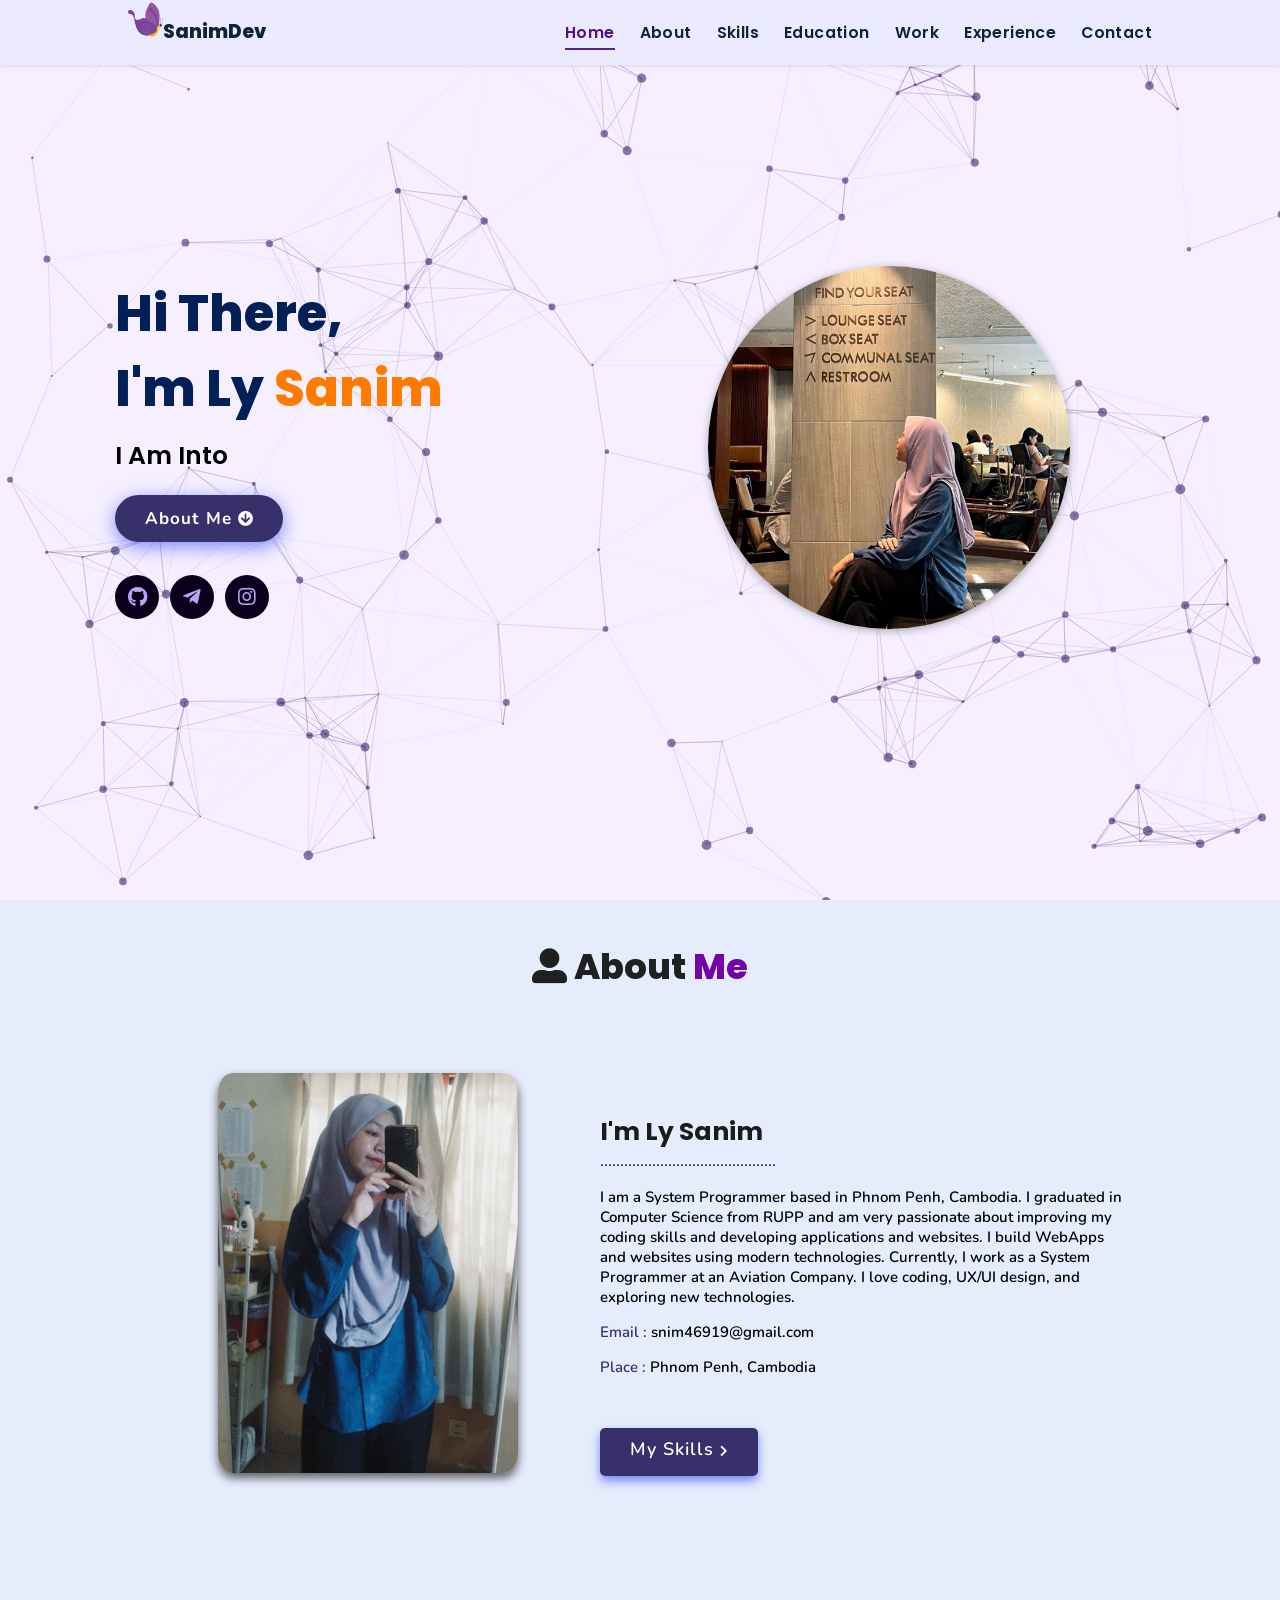
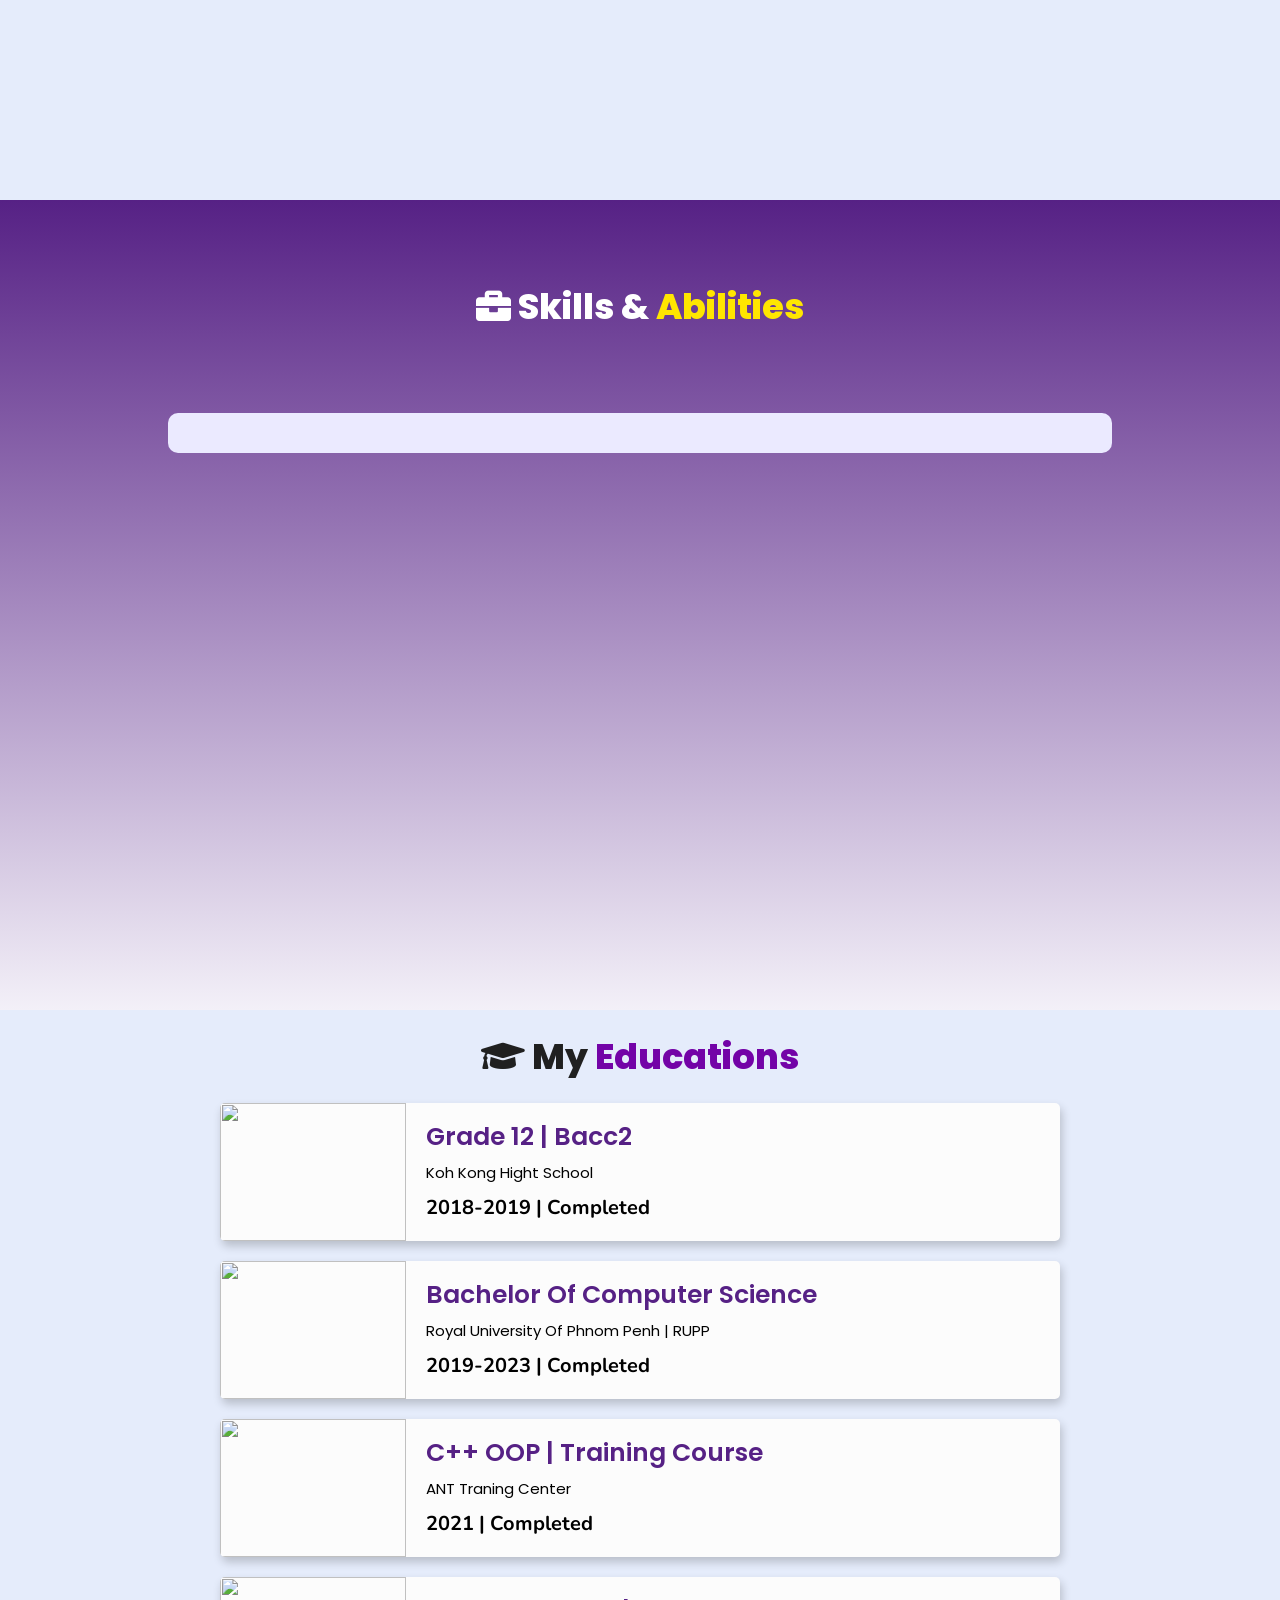
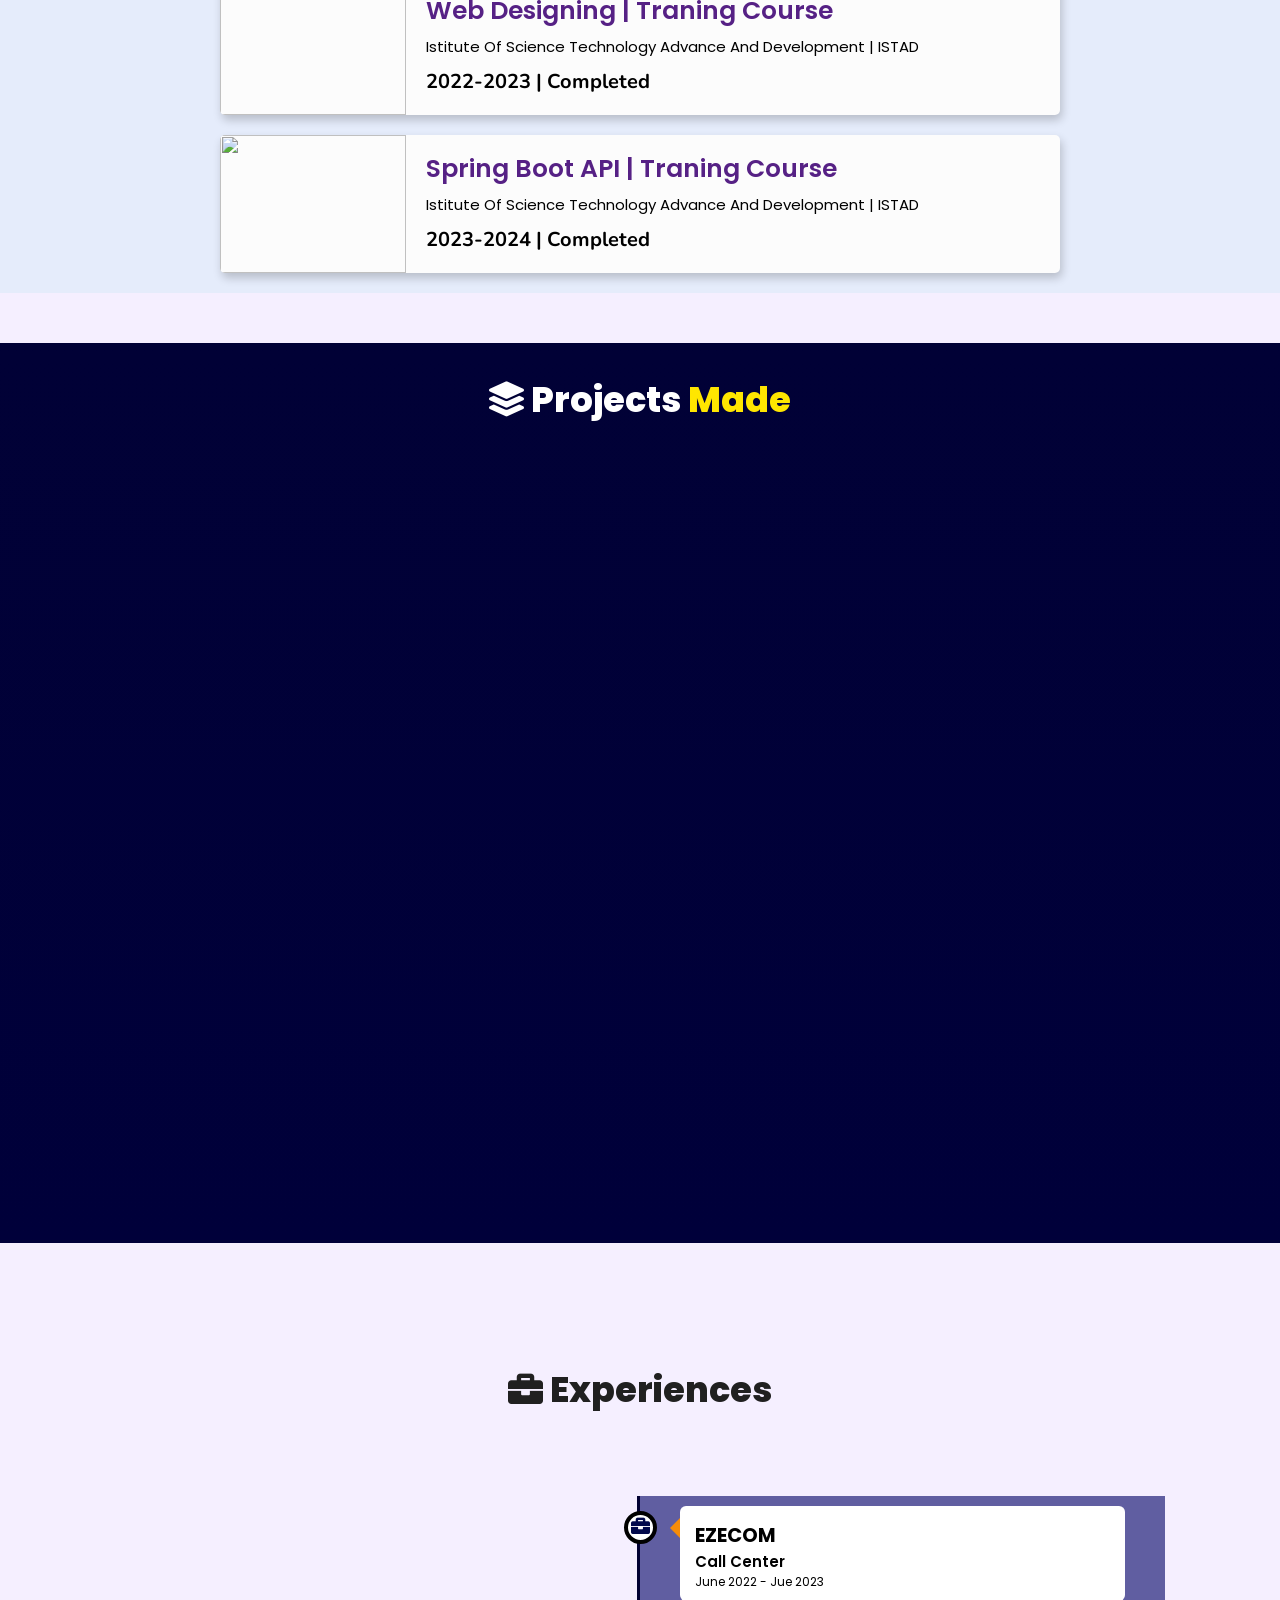
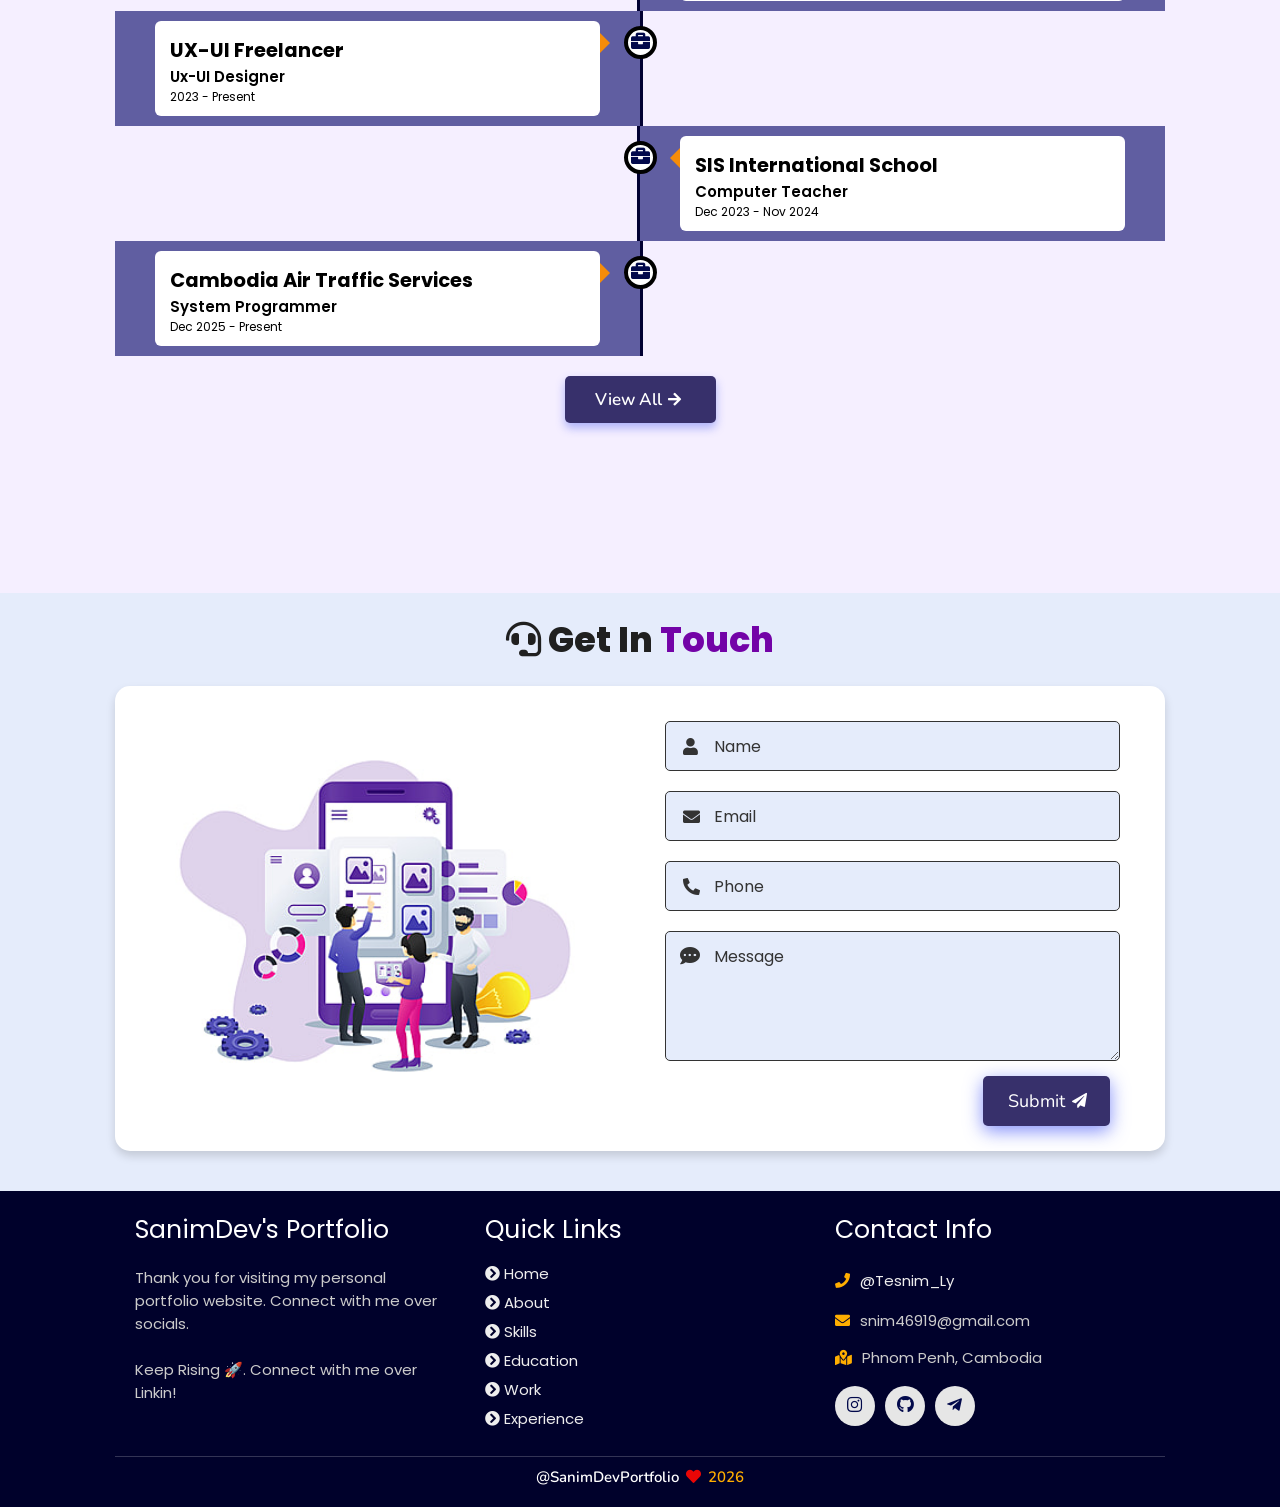
==== commit d8148709: "update script to toggle for experience apge" ====
--- a/index.html
+++ b/index.html
@@ -399,7 +399,13 @@
 
       <div class="box">
         <h3>contact info</h3>
-        <p> <i class="fas fa-phone"></i>+885 86-308-033</p>
+        <!-- <p> <i class="fas fa-phone"></i><span><a href="https://t.me/Tesnim_Ly">@Tesnim_Ly</a></span></p> -->
+        <p style="display: flex; align-items: center; gap: 0px;">
+          <i class="fas fa-phone"></i>
+          <span>
+            <a href="https://t.me/Tesnim_Ly">@Tesnim_Ly</a>
+          </span>
+        </p>
         <p> <i class="fas fa-envelope"></i>snim46919@gmail.com</p>
         <p> <i class="fas fa-map-marked-alt"></i>Phnom Penh, Cambodia</p>
         <div class="share">
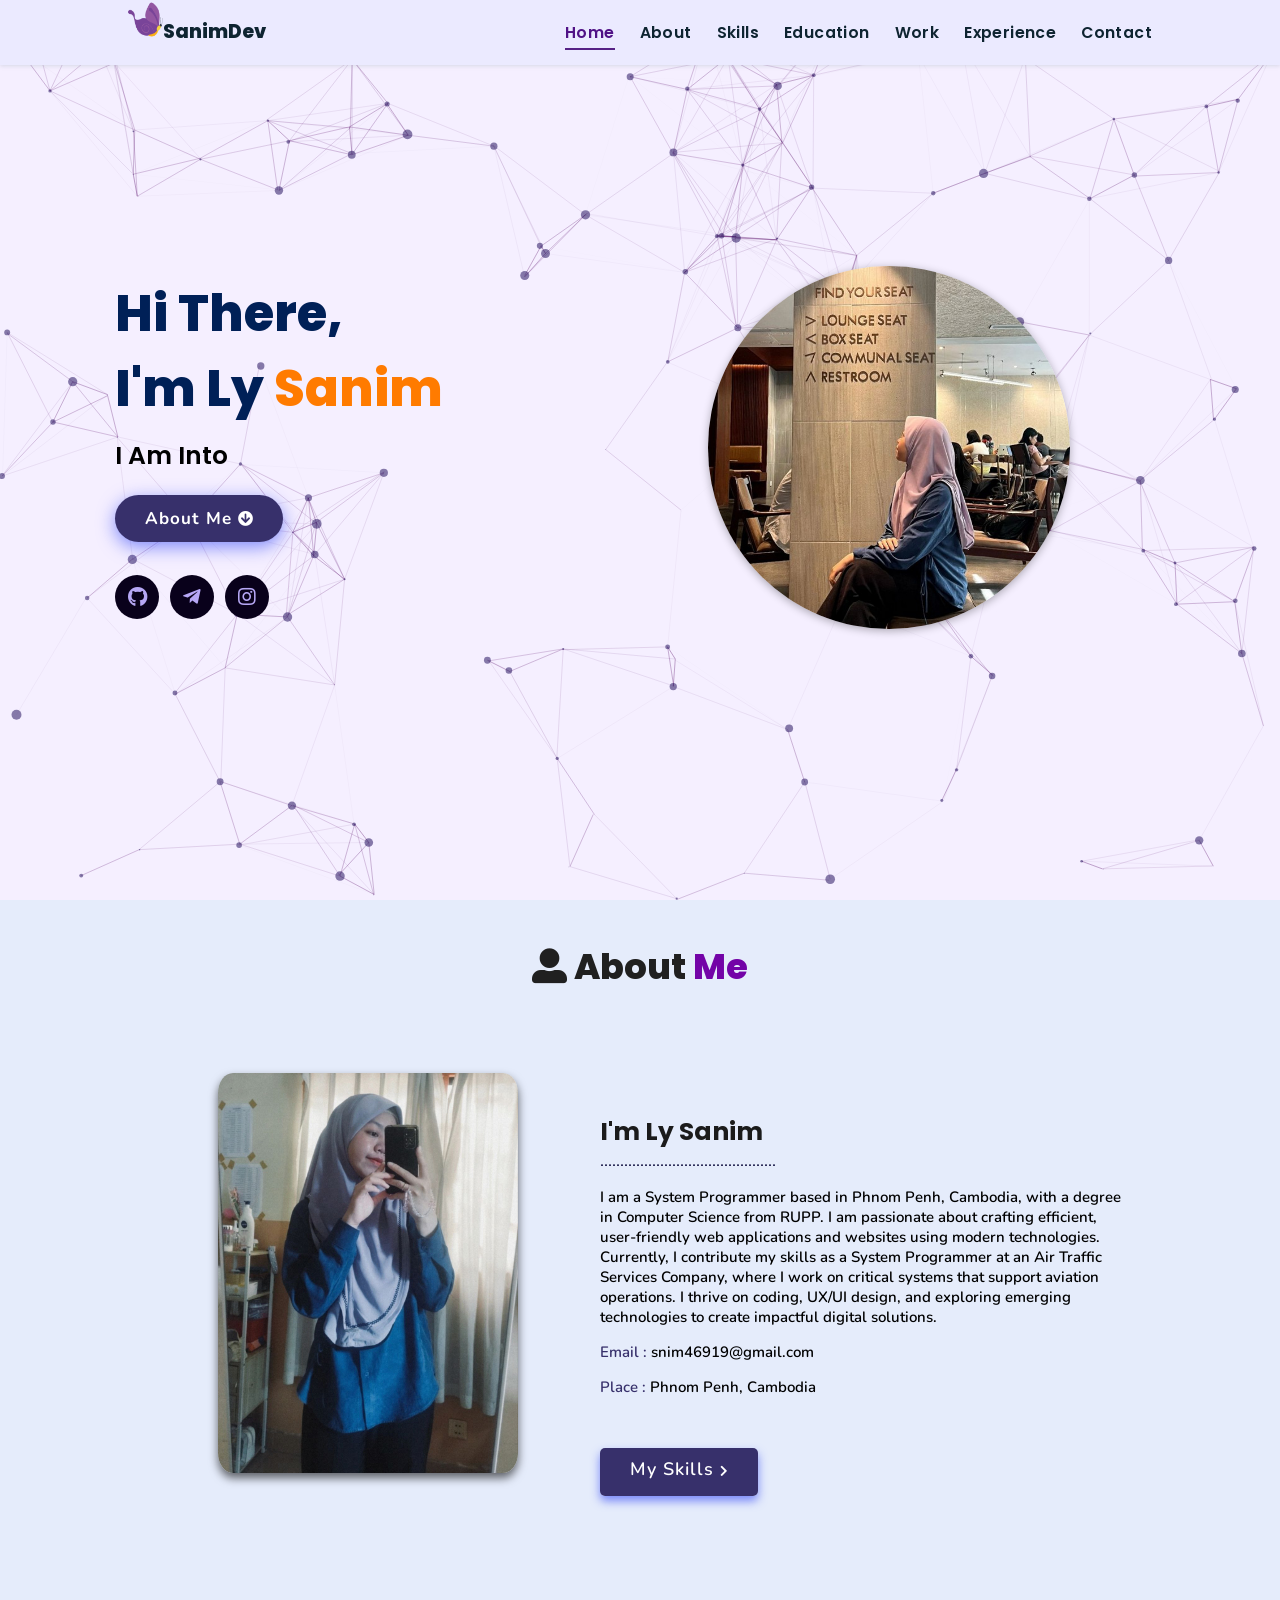
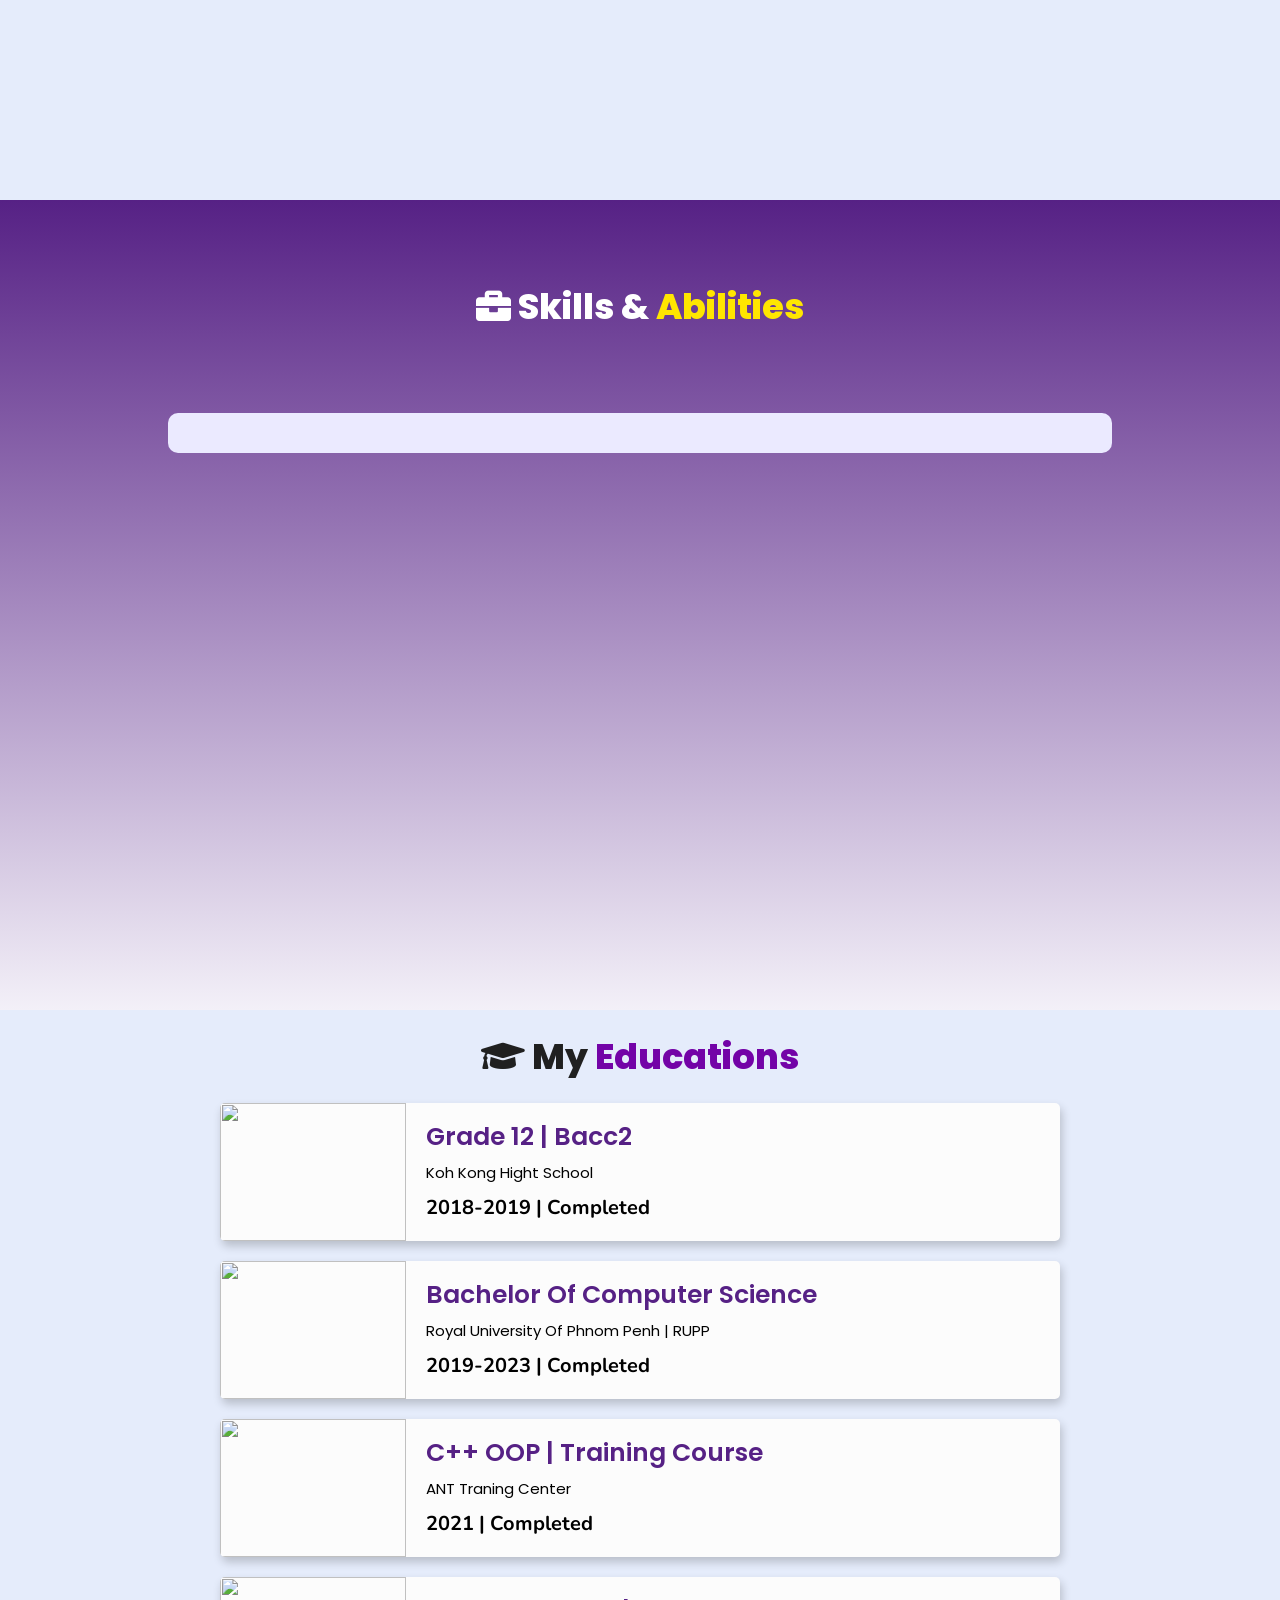
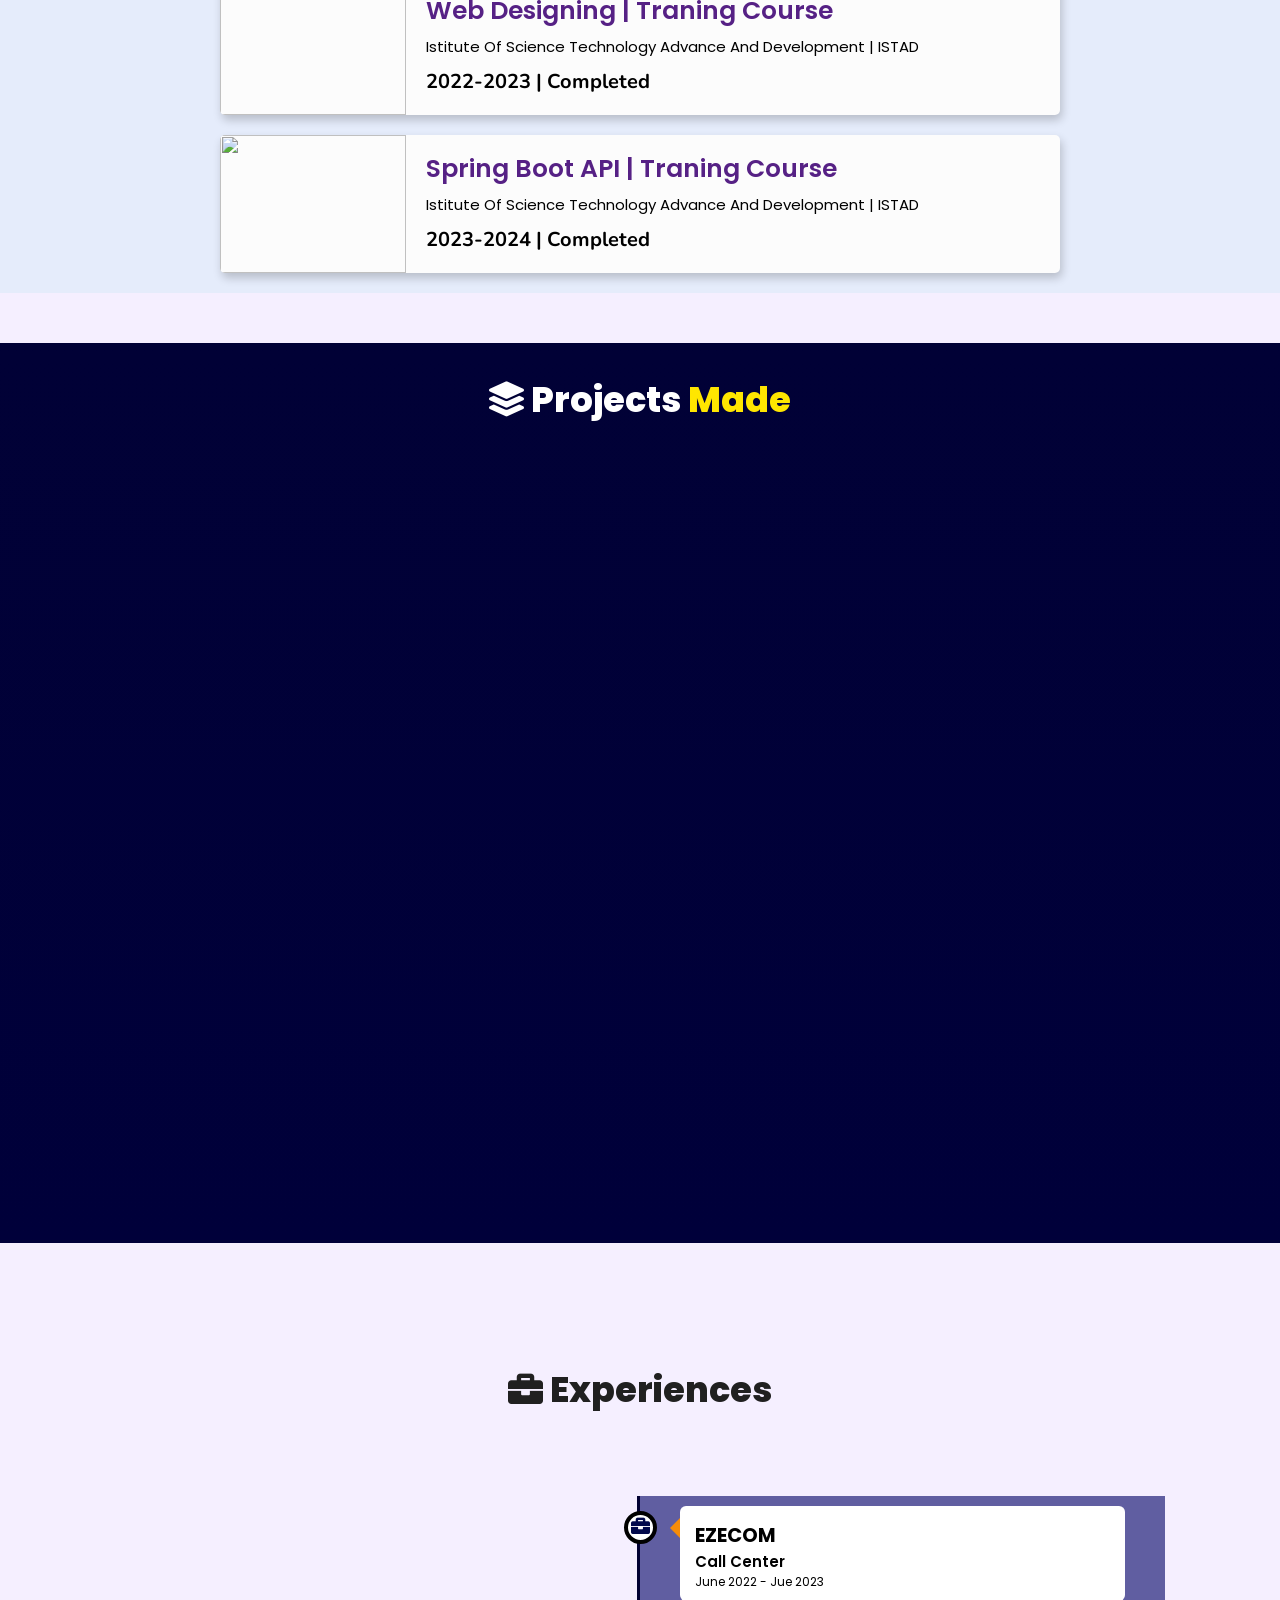
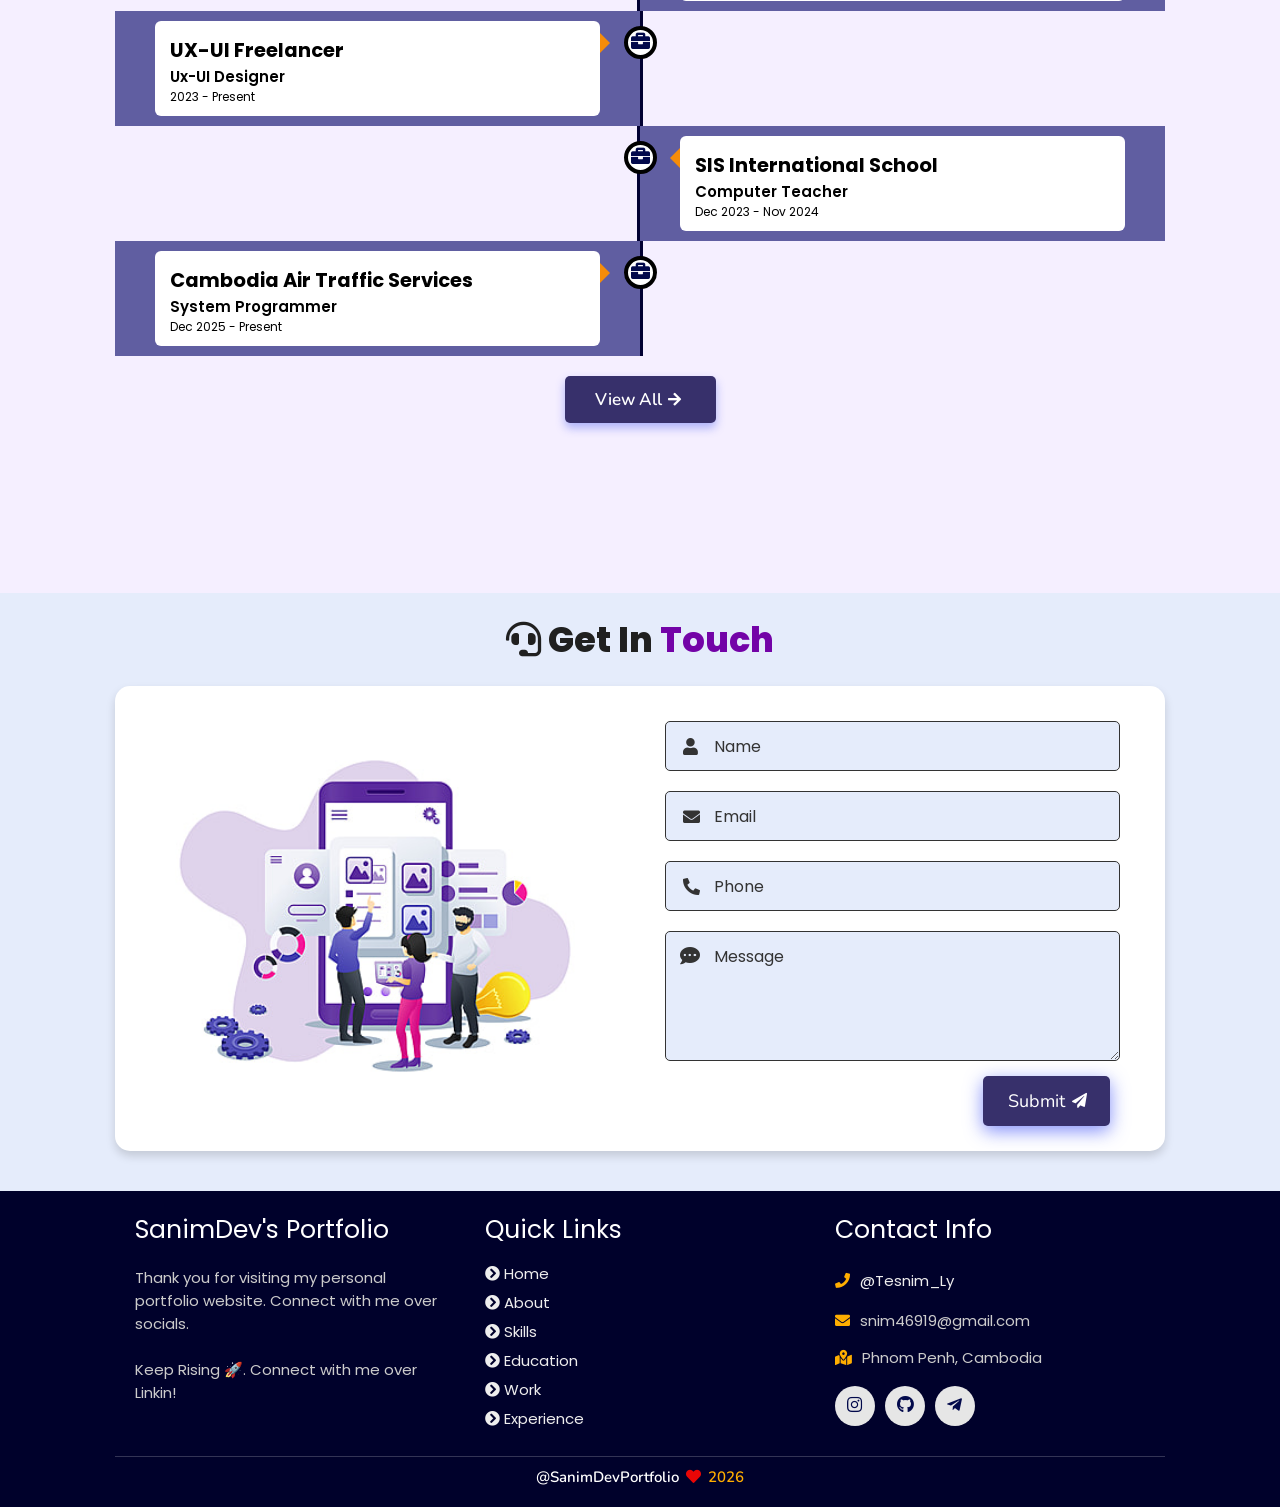
==== commit 834fb79c: "updated" ====
--- a/index.html
+++ b/index.html
@@ -109,10 +109,11 @@
           Love Coding LIfe & UX-UI Designing. </p>
            -->
         <p>
-          I am a System Programmer based in Phnom Penh, Cambodia. I graduated in Computer Science from RUPP and am very
-          passionate about improving my coding skills and developing applications and websites. I build WebApps and
-          websites using modern technologies. Currently, I work as a System Programmer at an Aviation Company. I love
-          coding, UX/UI design, and exploring new technologies.
+          I am a System Programmer based in Phnom Penh, Cambodia, with a degree in Computer Science from RUPP. I am
+          passionate about crafting efficient, user-friendly web applications and websites using modern technologies.
+          Currently, I contribute my skills as a System Programmer at an Air Traffic Services Company, where I work on
+          critical systems that support aviation operations. I thrive on coding, UX/UI design, and exploring emerging
+          technologies to create impactful digital solutions.
         </p>
 
         <div class="box-container">
--- a/assets/css/style.css
+++ b/assets/css/style.css
@@ -581,11 +581,16 @@
   margin-top: 2rem;
 }
 
-.skills .container .row {
+/* .skills .container .row {
   display: grid;
   grid-template-columns: repeat(6, 1fr);
   flex-wrap: wrap;
   gap: 1.8rem;
+} */
+ .skills .container .row {
+  display: grid;
+  grid-template-columns: repeat(5, 1fr); /* desktop */
+  gap: 2rem;
 }
 
 .skills .container .bar {
@@ -619,6 +624,13 @@
   font-weight: 500;
   font-family: "Poppins";
   margin-left: 0.5rem;
+}
+
+/* skills media queries starts*/
+@media screen and (max-width: 992px) {
+  .skills .container .row {
+    grid-template-columns: repeat(3, 1fr); /* tablet */
+  }
 }
 
 /* skills media queries starts*/
@@ -1637,7 +1649,7 @@
     padding: 1rem;
     color: #fff;
     border-radius: .5rem;
-    border-bottom: .5rem solid #011aff;
+    border-bottom: .5rem solid #562185;
   }
 
   .fa-times {
@@ -2210,7 +2222,7 @@
     padding: 1rem;
     color: #fff;
     border-radius: .5rem;
-    border-bottom: .5rem solid #011aff;
+    border-bottom: .5rem solid #562185;
   }
 
   .fa-times {
